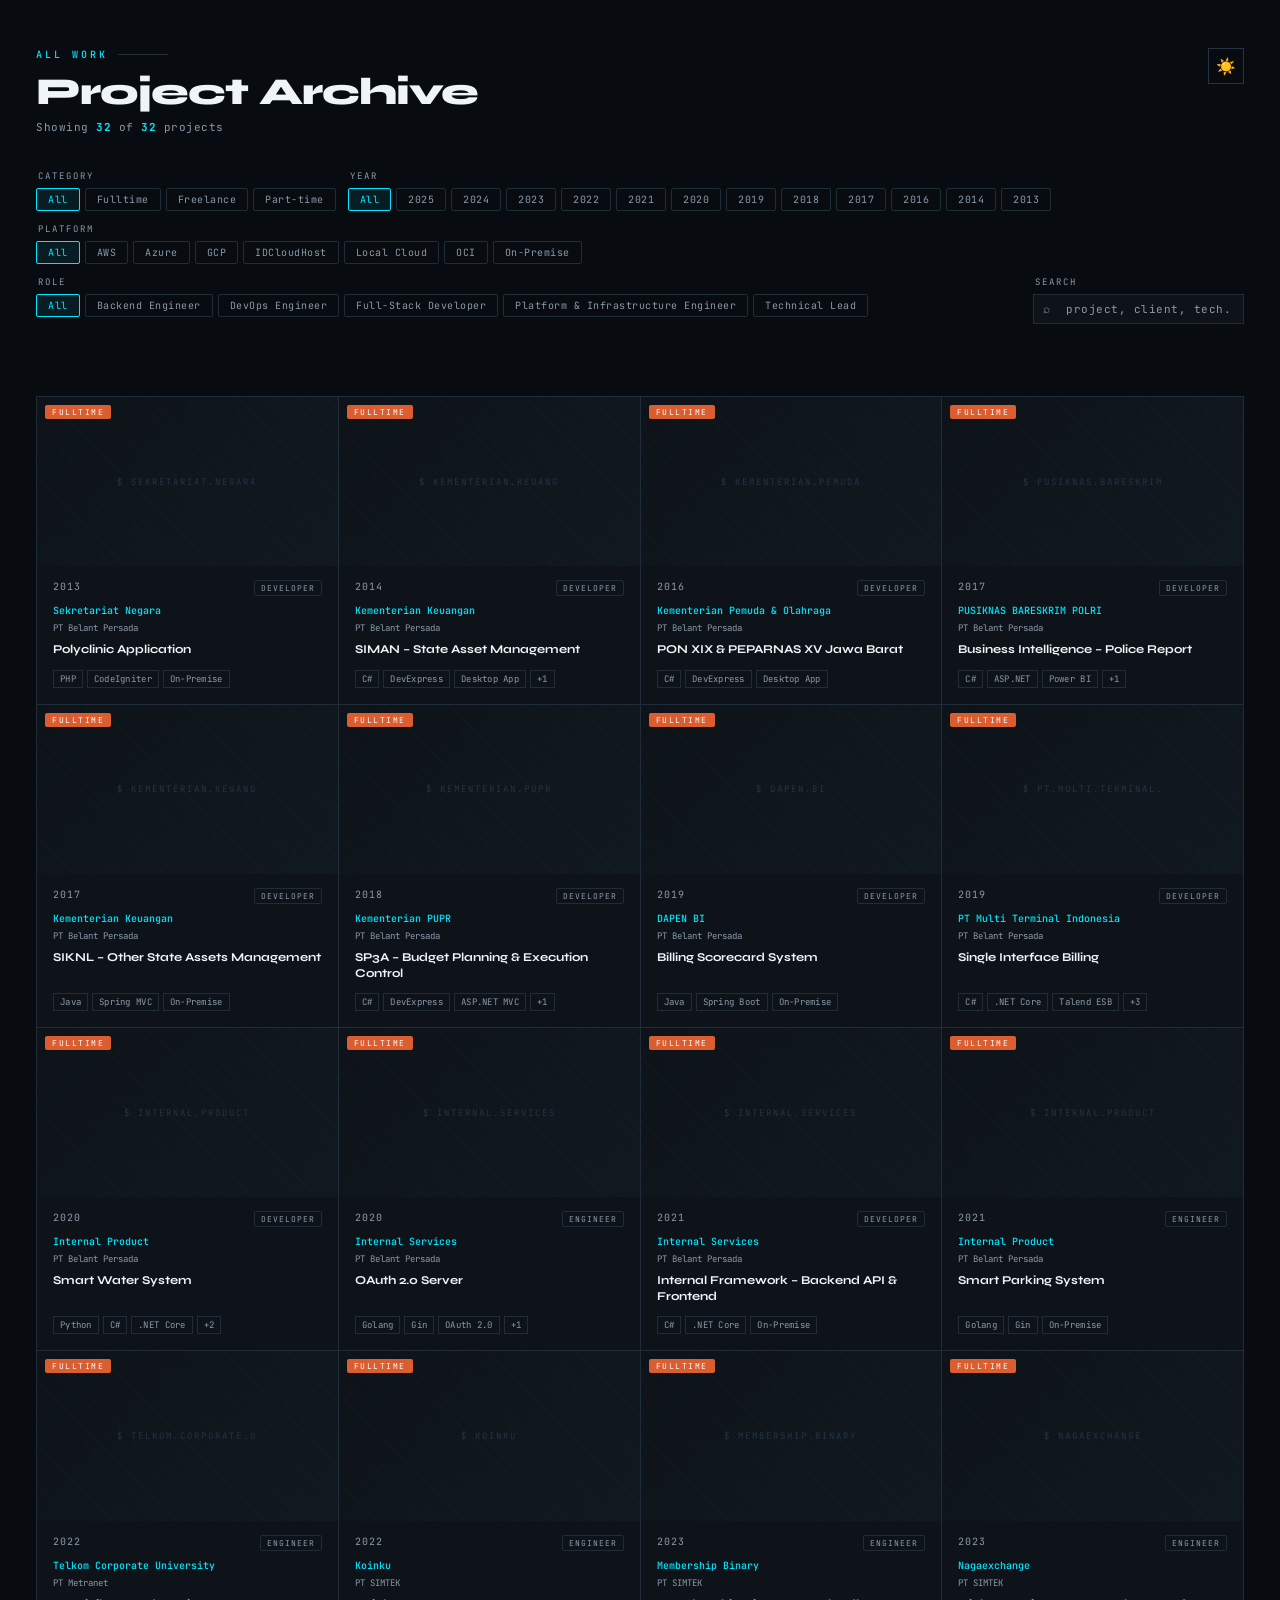
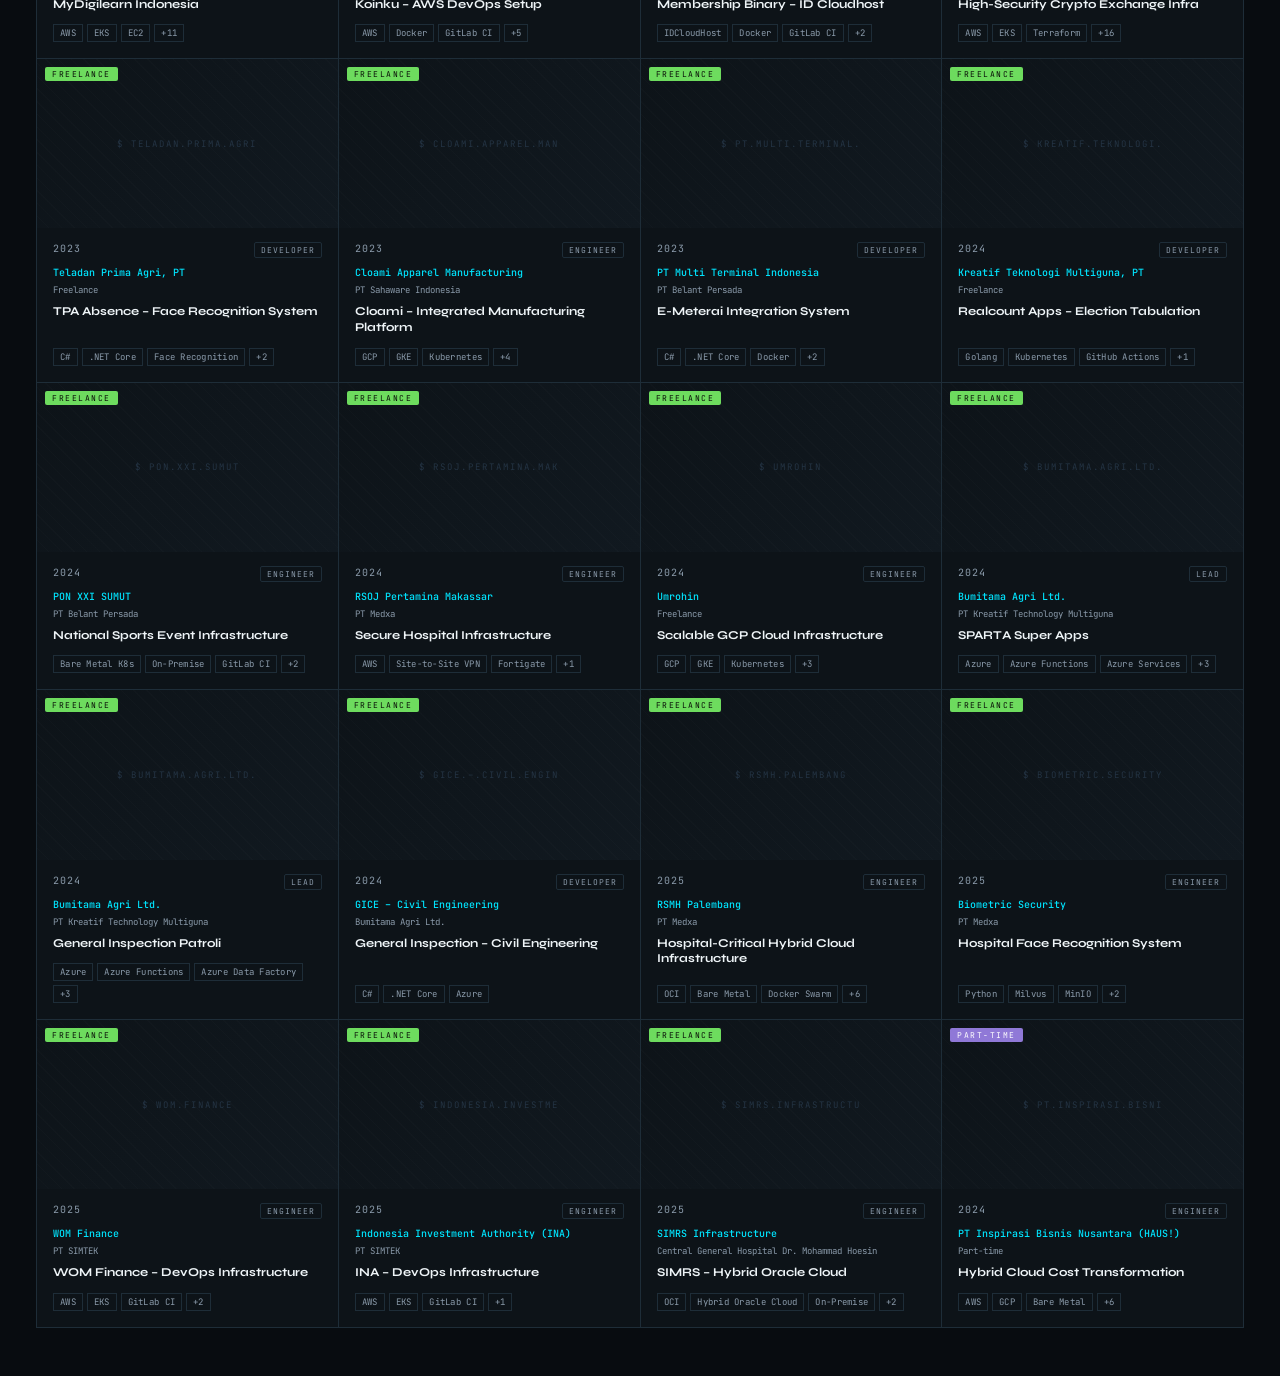
==== projects/index.html @ c61c9468 "Update Projects" ====
<!DOCTYPE html>
<html lang="en" data-theme="dark">
<head>
<meta charset="UTF-8">
<meta name="viewport" content="width=device-width, initial-scale=1.0">
<title>All Projects – Iwan Setiawan</title>
<script>try{var t=localStorage.getItem('theme')||'dark';document.documentElement.setAttribute('data-theme',t);}catch(e){}</script>
<link href="https://fonts.googleapis.com/css2?family=JetBrains+Mono:wght@300;400;500;700&family=Syne:wght@400;600;700;800&display=swap" rel="stylesheet">
<style>
*, *::before, *::after { box-sizing: border-box; margin: 0; padding: 0; }

:root {
  --bg: #080c10; --surface: #0d1318; --surface2: #111920;
  --border: #1e2d38; --border2: #243444;
  --accent: #00e5ff; --accent2: #ff6b35; --accent3: #7fff6b;
  --text: #cdd8e0; --text-muted: #d8eaf2; --text-dim: #8a9aaa;
  --white: #eef4f7; --purple: #a78bfa; --yellow: #ffd666;
  --blue: #4a8de6; --red: #f02435;
  --mono: 'JetBrains Mono', monospace; --display: 'Syne', sans-serif;
}
[data-theme="light"] {
  --bg: #f5f7fa; --surface: #ffffff; --surface2: #eef2f7;
  --border: #d0dce8; --border2: #b8ccd8;
  --accent: #0e646e; --accent2: #cc4a1a; --accent3: #2e7d32;
  --text: #2d3e4a; --text-muted: #5a7a8a; --text-dim: #6a7a8a;
  --white: #0d1318; --purple: #6d28d9; --yellow: #c79409;
  --blue: #2b16eb; --red: #f02435;
}

body { background: var(--bg); color: var(--text); font-family: var(--mono); min-height: 100vh; padding: 48px 36px; transition: background 0.3s, color 0.3s; }

/* ── HEADER ── */
.header { display: flex; justify-content: space-between; align-items: flex-start; margin-bottom: 36px; flex-wrap: wrap; gap: 16px; }
.header-left {}
.section-label { font-size: 10px; font-weight: 500; letter-spacing: 3px; color: var(--accent); text-transform: uppercase; margin-bottom: 8px; display: flex; align-items: center; gap: 10px; }
.section-label::after { content: ''; width: 50px; height: 1px; background: var(--border); }
h1 { font-family: var(--display); font-size: clamp(24px, 3.5vw, 38px); font-weight: 800; color: var(--white); letter-spacing: -1px; }
.proj-count { font-size: 11px; color: var(--text-dim); margin-top: 6px; letter-spacing: 0.5px; }
.proj-count span { color: var(--accent); font-weight: 700; }

.theme-toggle { background: transparent; border: 1px solid var(--border2); color: var(--text-muted); width: 36px; height: 36px; display: flex; align-items: center; justify-content: center; cursor: pointer; font-size: 16px; transition: all 0.2s; flex-shrink: 0; }
.theme-toggle:hover { border-color: var(--accent); background: rgba(0,229,255,0.05); }

/* ── FILTERS ── */
.filters { display: flex; flex-wrap: wrap; gap: 12px; margin-bottom: 28px; align-items: flex-start; }
.filter-group { display: flex; flex-direction: column; gap: 6px; }
.filter-label { font-size: 9px; letter-spacing: 2px; text-transform: uppercase; color: var(--text-dim); padding-left: 2px; }
.filter-pills { display: flex; flex-wrap: wrap; gap: 5px; }
.pill {
  font-family: var(--mono); font-size: 10px; padding: 4px 11px;
  border: 1px solid var(--border); color: var(--text-dim);
  background: transparent; cursor: pointer;
  transition: all 0.18s; border-radius: 2px; letter-spacing: 0.5px;
  white-space: nowrap;
}
.pill:hover { border-color: var(--accent); color: var(--accent); }
.pill.active { border-color: var(--accent); color: var(--accent); background: rgba(0,229,255,0.08); }
.pill.active.cat-freelance { border-color: var(--accent3); color: var(--accent3); background: rgba(127,255,107,0.08); }
.pill.active.cat-fulltime  { border-color: var(--accent2); color: var(--accent2); background: rgba(255,107,53,0.08); }
.pill.active.cat-parttime  { border-color: var(--purple);  color: var(--purple);  background: rgba(167,139,250,0.08); }

/* search */
.search-wrap { position: relative; flex: 1; min-width: 180px; max-width: 280px; }
.search-wrap input {
  width: 100%; font-family: var(--mono); font-size: 11px;
  background: var(--surface); border: 1px solid var(--border);
  color: var(--text); padding: 7px 12px 7px 32px;
  outline: none; transition: border-color 0.2s; letter-spacing: 0.5px;
}
.search-wrap input:focus { border-color: var(--accent); }
.search-wrap input::placeholder { color: var(--text-dim); }
.search-icon { position: absolute; left: 10px; top: 50%; transform: translateY(-50%); font-size: 12px; color: var(--text-dim); pointer-events: none; }

/* active filters + clear */
.filter-bar { display: flex; align-items: center; gap: 8px; margin-bottom: 20px; flex-wrap: wrap; min-height: 24px; }
.active-chip { font-size: 10px; padding: 3px 8px; background: rgba(0,229,255,0.08); border: 1px solid rgba(0,229,255,0.25); color: var(--accent); border-radius: 2px; display: flex; align-items: center; gap: 5px; }
.active-chip button { background: none; border: none; color: var(--accent); cursor: pointer; font-size: 11px; padding: 0; line-height: 1; }
.clear-all { font-size: 10px; color: var(--text-dim); background: none; border: 1px solid var(--border); padding: 3px 10px; cursor: pointer; font-family: var(--mono); transition: all 0.15s; }
.clear-all:hover { border-color: var(--red); color: var(--red); }

/* ── GRID ── */
.proj-grid { display: grid; grid-template-columns: repeat(4, 1fr); gap: 1px; background: var(--border); border: 1px solid var(--border); overflow: hidden; }

.no-results { grid-column: 1/-1; padding: 60px; text-align: center; color: var(--text-dim); font-size: 13px; }
.no-results span { color: var(--accent); }

/* ── CARD ── */
.proj-card {
  background: var(--surface); position: relative; overflow: hidden;
  cursor: pointer; transition: background 0.3s ease;
  display: flex; flex-direction: column;
}
.proj-card:hover { background: var(--surface2); }
.proj-card.hidden { display: none; }

/* shimmer */
.proj-card::before {
  content: ''; position: absolute; inset: 0;
  background: linear-gradient(105deg, transparent 30%, rgba(0,229,255,0.04) 50%, transparent 70%);
  transform: translateX(-100%); transition: transform 0.6s ease;
  z-index: 1; pointer-events: none;
}
.proj-card:hover::before { transform: translateX(100%); }

/* top border */
.proj-card::after {
  content: ''; position: absolute; top: 0; left: 0; right: 0;
  height: 2px; transform: scaleX(0); transform-origin: left;
  transition: transform 0.4s cubic-bezier(0.4,0,0.2,1); z-index: 3;
}
.proj-card:hover::after { transform: scaleX(1); }

/* category color coding */
.proj-card[data-cat="fulltime"]::after  { background: var(--accent2); }
.proj-card[data-cat="freelance"]::after { background: var(--accent3); }
.proj-card[data-cat="parttime"]::after  { background: var(--purple); }

.proj-card[data-cat="fulltime"]::before  { background: linear-gradient(105deg, transparent 30%, rgba(255,107,53,0.05) 50%, transparent 70%); }
.proj-card[data-cat="freelance"]::before { background: linear-gradient(105deg, transparent 30%, rgba(127,255,107,0.05) 50%, transparent 70%); }
.proj-card[data-cat="parttime"]::before  { background: linear-gradient(105deg, transparent 30%, rgba(167,139,250,0.05) 50%, transparent 70%); }

/* ── CARD IMAGE ── */
.card-img {
  width: 100%; aspect-ratio: 16/9;
  overflow: hidden; position: relative; background: var(--surface2); flex-shrink: 0;
}
.card-img img { width: 100%; height: 100%; object-fit: cover; display: block; transition: transform 0.5s, filter 0.4s; filter: brightness(0.72) saturate(0.8); }
.proj-card:hover .card-img img { transform: scale(1.05); filter: brightness(0.9) saturate(1.1); }
.card-img-placeholder {
  width: 100%; height: 100%; display: flex; align-items: center; justify-content: center;
  background: linear-gradient(135deg, var(--surface) 0%, var(--surface2) 100%); position: relative; overflow: hidden;
}
.card-img-placeholder::after { content: ''; position: absolute; inset: 0; background: repeating-linear-gradient(45deg, transparent, transparent 8px, rgba(255,255,255,0.012) 8px, rgba(255,255,255,0.012) 9px); }
.placeholder-label { font-size: 9px; letter-spacing: 2px; text-transform: uppercase; color: var(--border2); position: relative; z-index: 1; }

.card-img-overlay { position: absolute; inset: 0; background: rgba(8,12,16,0.55); display: flex; align-items: center; justify-content: center; opacity: 0; transition: opacity 0.3s; z-index: 2; pointer-events: none; }
.proj-card:hover .card-img-overlay { opacity: 1; }
.overlay-btn { font-size: 9px; letter-spacing: 2px; text-transform: uppercase; color: var(--white); border: 1px solid rgba(255,255,255,0.3); padding: 6px 14px; background: rgba(255,255,255,0.05); backdrop-filter: blur(4px); }

/* category badge on image */
.cat-badge {
  position: absolute; top: 8px; left: 8px; z-index: 3;
  font-size: 8px; letter-spacing: 1.5px; text-transform: uppercase;
  padding: 2px 7px; border-radius: 2px; font-family: var(--mono);
  backdrop-filter: blur(4px);
}
.cat-badge.fulltime  { background: rgba(255,107,53,0.85);  color: #fff; }
.cat-badge.freelance { background: rgba(127,255,107,0.85); color: #0a1008; }
.cat-badge.parttime  { background: rgba(167,139,250,0.85); color: #fff; }

/* ── CARD BODY ── */
.card-body { padding: 14px 16px 16px; display: flex; flex-direction: column; gap: 8px; flex: 1; position: relative; z-index: 2; }

.card-top { display: flex; justify-content: space-between; align-items: flex-start; gap: 6px; }
.card-year { font-size: 10px; color: var(--text-dim); letter-spacing: 0.1em; transition: color 0.3s; }
.proj-card[data-cat="fulltime"]:hover  .card-year { color: var(--accent2); }
.proj-card[data-cat="freelance"]:hover .card-year { color: var(--accent3); }
.proj-card[data-cat="parttime"]:hover  .card-year { color: var(--purple); }

.card-role-badge { font-size: 8px; letter-spacing: 1px; text-transform: uppercase; color: var(--text-dim); border: 1px solid var(--border); padding: 2px 6px; border-radius: 2px; white-space: nowrap; transition: all 0.2s; }
.proj-card[data-cat="fulltime"]:hover  .card-role-badge { border-color: var(--accent2); color: var(--accent2); }
.proj-card[data-cat="freelance"]:hover .card-role-badge { border-color: var(--accent3); color: var(--accent3); }
.proj-card[data-cat="parttime"]:hover  .card-role-badge { border-color: var(--purple); color: var(--purple); }

.card-client { font-size: 10px; font-weight: 500; color: var(--accent); line-height: 1.4; }
.card-company { font-size: 9px; color: var(--text-dim); margin-top: -4px; }

.card-title { font-family: var(--display); font-size: 12px; font-weight: 700; color: var(--white); line-height: 1.3; transition: color 0.3s; }
.proj-card[data-cat="fulltime"]:hover  .card-title { color: var(--accent2); }
.proj-card[data-cat="freelance"]:hover .card-title { color: var(--accent3); }
.proj-card[data-cat="parttime"]:hover  .card-title { color: var(--purple); }

.card-tags { display: flex; flex-wrap: wrap; gap: 4px; margin-top: auto; padding-top: 4px; }
.tag { font-family: var(--mono); font-size: 9px; color: var(--text-dim); border: 1px solid var(--border); padding: 2px 6px; letter-spacing: 0.03em; transition: all 0.2s ease; display: inline-block; }
.proj-card[data-cat="fulltime"]:hover  .tag { border-color: var(--accent2); color: var(--accent2); transform: translateY(-1px); }
.proj-card[data-cat="freelance"]:hover .tag { border-color: var(--accent3); color: var(--accent3); transform: translateY(-1px); }
.proj-card[data-cat="parttime"]:hover  .tag { border-color: var(--purple);  color: var(--purple);  transform: translateY(-1px); }

.card-tags .tag:nth-child(1) { transition-delay: 0ms; }
.card-tags .tag:nth-child(2) { transition-delay: 25ms; }
.card-tags .tag:nth-child(3) { transition-delay: 50ms; }
.card-tags .tag:nth-child(4) { transition-delay: 75ms; }

/* ── MODAL ── */
.modal-overlay { position: fixed; inset: 0; background: rgba(0,0,0,0.88); z-index: 100; display: flex; align-items: center; justify-content: center; padding: 24px; opacity: 0; pointer-events: none; transition: opacity 0.25s; backdrop-filter: blur(6px); }
.modal-overlay.active { opacity: 1; pointer-events: all; }
.modal { background: var(--surface2); border: 1px solid var(--border2); border-radius: 4px; max-width: 680px; width: 100%; max-height: 88vh; overflow-y: auto; transform: translateY(20px) scale(0.97); transition: transform 0.3s cubic-bezier(0.34,1.2,0.64,1); position: relative; }
.modal-overlay.active .modal { transform: translateY(0) scale(1); }
.modal-top-bar { height: 3px; border-radius: 4px 4px 0 0; }
.modal-img { width: 100%; aspect-ratio: 16/9; overflow: hidden; }
.modal-img img { width: 100%; height: 100%; object-fit: cover; display: block; filter: brightness(0.85); }
.modal-img-placeholder { width: 100%; height: 100%; display: flex; align-items: center; justify-content: center; background: linear-gradient(135deg, var(--surface) 0%, #0a1520 100%); }
.modal-inner { padding: 24px 28px 28px; }
.modal-close { position: absolute; top: 10px; right: 10px; background: rgba(0,0,0,0.55); border: 1px solid var(--border2); color: var(--text-dim); width: 28px; height: 28px; border-radius: 2px; cursor: pointer; font-size: 13px; display: flex; align-items: center; justify-content: center; transition: all 0.15s; font-family: var(--mono); z-index: 5; }
.modal-close:hover { border-color: var(--accent); color: var(--white); }
.modal-head { display: flex; justify-content: space-between; align-items: flex-start; gap: 12px; margin-bottom: 14px; }
.m-year { font-size: 11px; color: var(--text-dim); letter-spacing: 0.1em; margin-bottom: 3px; }
.m-client { font-size: 13px; font-weight: 600; }
.m-company { font-size: 11px; color: var(--text-dim); margin-top: 2px; }
.m-cat { display: inline-flex; padding: 2px 8px; border-radius: 2px; font-size: 9px; letter-spacing: 1.5px; text-transform: uppercase; margin-top: 5px; }
.m-cat.fulltime  { background: rgba(255,107,53,0.15);  color: var(--accent2); border: 1px solid rgba(255,107,53,0.3); }
.m-cat.freelance { background: rgba(127,255,107,0.12); color: var(--accent3); border: 1px solid rgba(127,255,107,0.3); }
.m-cat.parttime  { background: rgba(167,139,250,0.12); color: var(--purple);  border: 1px solid rgba(167,139,250,0.3); }
.modal-title { font-family: var(--display); font-size: 19px; font-weight: 800; color: var(--white); letter-spacing: -0.3px; margin-bottom: 6px; line-height: 1.2; }
.modal-role { display: inline-flex; padding: 3px 10px; border: 1px solid rgba(0,229,255,0.2); background: rgba(0,229,255,0.06); border-radius: 2px; font-size: 10px; letter-spacing: 1px; text-transform: uppercase; color: var(--accent); margin-bottom: 14px; }
.modal-divider { height: 1px; background: var(--border); margin-bottom: 14px; }
.modal-desc { font-size: 12px; line-height: 1.85; color: var(--text-muted); font-weight: 300; margin-bottom: 16px; }
.modal-stack-label { font-size: 9px; letter-spacing: 2px; text-transform: uppercase; color: var(--text-dim); margin-bottom: 8px; }
.modal-tags { display: flex; flex-wrap: wrap; gap: 5px; }
.modal-tags .tag { font-size: 10px; padding: 3px 9px; }
.modal::-webkit-scrollbar { width: 3px; }
.modal::-webkit-scrollbar-thumb { background: var(--border2); border-radius: 2px; }

/* ── RESPONSIVE ── */
@media (max-width: 1100px) { .proj-grid { grid-template-columns: repeat(3, 1fr); } }
@media (max-width: 760px)  { .proj-grid { grid-template-columns: repeat(2, 1fr); } body { padding: 28px 14px; } }
@media (max-width: 480px)  { .proj-grid { grid-template-columns: 1fr; } .modal-inner { padding: 16px 14px 20px; } }
</style>
</head>
<body>

<div class="header">
  <div class="header-left">
    <div class="section-label">All Work</div>
    <h1>Project Archive</h1>
    <div class="proj-count">Showing <span id="visCount">0</span> of <span id="totalCount">0</span> projects</div>
  </div>
  <button class="theme-toggle" id="themeToggle"><span id="toggleIcon">☀️</span></button>
</div>

<!-- FILTERS -->
<div class="filters">
  <div class="filter-group">
    <div class="filter-label">Category</div>
    <div class="filter-pills" id="filterCat">
      <button class="pill active" data-val="all">All</button>
      <button class="pill cat-fulltime"  data-val="fulltime">Fulltime</button>
      <button class="pill cat-freelance" data-val="freelance">Freelance</button>
      <button class="pill cat-parttime"  data-val="parttime">Part-time</button>
    </div>
  </div>
  <div class="filter-group">
    <div class="filter-label">Year</div>
    <div class="filter-pills" id="filterYear"></div>
  </div>
  <div class="filter-group">
    <div class="filter-label">Platform</div>
    <div class="filter-pills" id="filterStack"></div>
  </div>
  <div class="filter-group">
    <div class="filter-label">Role</div>
    <div class="filter-pills" id="filterRole"></div>
  </div>
  <div class="filter-group" style="justify-content:flex-end;margin-left:auto">
    <div class="filter-label">Search</div>
    <div class="search-wrap">
      <span class="search-icon">⌕</span>
      <input type="text" id="searchInput" placeholder="project, client, tech...">
    </div>
  </div>
</div>

<div class="filter-bar" id="filterBar"></div>

<div class="proj-grid" id="projGrid"></div>

<!-- Modal -->
<div class="modal-overlay" id="modalOverlay">
  <div class="modal">
    <button class="modal-close" id="modalClose">✕</button>
    <div class="modal-top-bar" id="mTopBar"></div>
    <div class="modal-img" id="mImg"></div>
    <div class="modal-inner">
      <div class="modal-head">
        <div>
          <div class="m-year" id="mYear"></div>
          <div class="m-client" id="mClient"></div>
          <div class="m-company" id="mCompany"></div>
          <div class="m-cat" id="mCat"></div>
        </div>
      </div>
      <div class="modal-title" id="mTitle"></div>
      <div class="modal-role" id="mRole"></div>
      <div class="modal-divider"></div>
      <div class="modal-desc" id="mDesc"></div>
      <div class="modal-stack-label">Tech Stack</div>
      <div class="modal-tags" id="mTags"></div>
    </div>
  </div>
</div>

<script>
const projects = [
  // ── FULLTIME – BELANT PERSADA ──
  { year:2013, cat:"fulltime", client:"Sekretariat Negara", company:"PT Belant Persada", title:"Polyclinic Application", role:"Full-Stack Developer", platform:"On-Premise", tags:["PHP","CodeIgniter","On-Premise"], desc:"Developed polyclinic management application for Sekretariat Negara. Handled patient records, appointments, and medical data management.", img:null },
  { year:2014, cat:"fulltime", client:"Kementerian Keuangan", company:"PT Belant Persada", title:"SIMAN – State Asset Management", role:"Full-Stack Developer", platform:"On-Premise", tags:["C#","DevExpress","Desktop App","On-Premise"], desc:"Desktop application for state asset management across the Ministry of Finance. Handled asset registration, depreciation, and reporting.", img:null },
  { year:2016, cat:"fulltime", client:"Kementerian Pemuda & Olahraga", company:"PT Belant Persada", title:"PON XIX & PEPARNAS XV Jawa Barat", role:"Full-Stack Developer", platform:"On-Premise", tags:["C#","DevExpress","Desktop App"], desc:"Developed desktop application for PON XIX & PEPARNAS XV event management in Jawa Barat. Managed athlete data, scheduling, and results tabulation.", img:null },
  { year:2017, cat:"fulltime", client:"PUSIKNAS BARESKRIM POLRI", company:"PT Belant Persada", title:"Business Intelligence – Police Report", role:"Full-Stack Developer", platform:"On-Premise", tags:["C#","ASP.NET","Power BI","On-Premise"], desc:"Built business intelligence dashboard for PUSIKNAS BARESKRIM POLRI. Integrated Power BI for crime data visualization and reporting analytics.", img:null },
  { year:2017, cat:"fulltime", client:"Kementerian Keuangan", company:"PT Belant Persada", title:"SIKNL – Other State Assets Management", role:"Full-Stack Developer", platform:"On-Premise", tags:["Java","Spring MVC","On-Premise"], desc:"Developed state assets management system for Ministry of Finance. Handled non-land asset lifecycle from procurement to disposal.", img:null },
  { year:2018, cat:"fulltime", client:"Kementerian PUPR", company:"PT Belant Persada", title:"SP3A – Budget Planning & Execution Control", role:"Full-Stack Developer", platform:"On-Premise", tags:["C#","DevExpress","ASP.NET MVC","On-Premise"], desc:"Budget planning and execution control system for Ministry of Public Works. Managed project budgets, disbursement tracking, and financial reporting.", img:null },
  { year:2019, cat:"fulltime", client:"DAPEN BI", company:"PT Belant Persada", title:"Billing Scorecard System", role:"Full-Stack Developer", platform:"On-Premise", tags:["Java","Spring Boot","On-Premise"], desc:"Billing and scorecard system for DAPEN BI (Bank Indonesia Pension Fund). Managed billing cycles, payment tracking, and performance scorecards.", img:null },
  { year:2019, cat:"fulltime", client:"PT Multi Terminal Indonesia", company:"PT Belant Persada", title:"Single Interface Billing", role:"Full-Stack Developer", platform:"On-Premise", tags:["C#",".NET Core","Talend ESB","PHP","Phalcon","On-Premise"], desc:"Unified billing interface for PT Multi Terminal Indonesia (IPC Pelindo). Integrated multiple billing systems via ESB for streamlined logistics billing.", img:null },
  { year:2020, cat:"fulltime", client:"Internal Product", company:"PT Belant Persada", title:"Smart Water System", role:"Full-Stack Developer", platform:"GCP", tags:["Python","C#",".NET Core","Google Cloud IoT","GCP"], desc:"IoT-based smart water management system leveraging Google Cloud IoT Core. Monitored water quality and flow data with real-time event-driven alerts.", img:null },
  { year:2020, cat:"fulltime", client:"Internal Services", company:"PT Belant Persada", title:"OAuth 2.0 Server", role:"Backend Engineer", platform:"On-Premise", tags:["Golang","Gin","OAuth 2.0","On-Premise"], desc:"Built internal OAuth 2.0 authorization server in Golang. Provided centralized identity and access management across internal services.", img:null },
  { year:2021, cat:"fulltime", client:"Internal Services", company:"PT Belant Persada", title:"Internal Framework – Backend API & Frontend", role:"Full-Stack Developer", platform:"On-Premise", tags:["C#",".NET Core","On-Premise"], desc:"Developed internal framework for backend API and frontend standards. Established reusable components and development conventions across projects.", img:null },
  { year:2021, cat:"fulltime", client:"Internal Product", company:"PT Belant Persada", title:"Smart Parking System", role:"Backend Engineer", platform:"On-Premise", tags:["Golang","Gin","On-Premise"], desc:"Backend API for smart parking management system. Handled real-time slot detection, booking, and payment processing.", img:null },
  // ── FULLTIME – TELKOM CORP UNIVERSITY ──
  { year:2022, cat:"fulltime", client:"Telkom Corporate University", company:"PT Metranet", title:"MyDigilearn Indonesia", role:"DevOps Engineer", platform:"AWS", tags:["AWS","EKS","EC2","ECS","EFS","EBS","RDS","Aurora","Jenkins","Prometheus","Grafana","Elastic Search","Ansible","AWS CLI"], desc:"Setup DevOps on AWS Cloud for Telkom CorpU product. Architected Kubernetes Cluster with comprehensive monitoring using Prometheus & Grafana and centralized logging via ELK stack.", img:null },
  // ── FULLTIME – SIMTEK ──
  { year:2022, cat:"fulltime", client:"Koinku", company:"PT SIMTEK", title:"Koinku – AWS DevOps Setup", role:"DevOps Engineer", platform:"AWS", tags:["AWS","Docker","GitLab CI","VPC","EC2","RDS","Load Balancer","Lambda"], desc:"Setup DevOps infrastructure on AWS Cloud for Koinku. Implemented Docker-based architecture with GitLab CI pipeline and managed AWS services including EC2, RDS, and Lambda.", img:null },
  { year:2023, cat:"fulltime", client:"Membership Binary", company:"PT SIMTEK", title:"Membership Binary – ID Cloudhost", role:"DevOps Engineer", platform:"IDCloudHost", tags:["IDCloudHost","Docker","GitLab CI","Ansible","VM Instance"], desc:"Setup DevOps infrastructure on ID Cloudhost for Membership Binary platform. Implemented Docker architecture with GitLab CI pipeline and Ansible automation.", img:null },
  { year:2023, cat:"fulltime", client:"Nagaexchange", company:"PT SIMTEK", title:"High-Security Crypto Exchange Infra", role:"DevOps Engineer", platform:"AWS", tags:["AWS","EKS","Terraform","Kustomize","Route 53","WAF","Shield","EFS","EBS","RDS","MongoDB","Redis","GitLab CI","Prometheus","Grafana Loki","Kong","Vault","Open VPN","AWS CLI"], desc:"Architected production EKS cluster for crypto trading platform. Security hardening with WAF & Shield. Complex microservices with Vault secrets management, Kong API Gateway, and zero public exposure.", img:null },
  // ── FREELANCE ──
  { year:2023, cat:"freelance", client:"Teladan Prima Agri, PT", company:"Freelance", title:"TPA Absence – Face Recognition System", role:"Full-Stack Developer", platform:"On-Premise", tags:["C#",".NET Core","Face Recognition","NFC","On-Premise"], desc:"Full-stack development of an absence system with face recognition and NFC for Teladan Prima Agri. Integrated biometric identification for accurate employee attendance tracking.", img:null },
  { year:2023, cat:"freelance", client:"Cloami Apparel Manufacturing", company:"PT Sahaware Indonesia", title:"Cloami – Integrated Manufacturing Platform", role:"DevOps Engineer", platform:"GCP", tags:["GCP","GKE","Kubernetes","GitLab CI","Terraform","Ansible","Kustomize"], desc:"Architected scalable production environment on Google Cloud for apparel manufacturing. Implemented full IaC for consistent provisioning and automated deployment workflows.", img:null },
  { year:2023, cat:"freelance", client:"PT Multi Terminal Indonesia", company:"PT Belant Persada", title:"E-Meterai Integration System", role:"Full-Stack Developer", platform:"On-Premise", tags:["C#",".NET Core","Docker","Talend ESB","On-Premise"], desc:"Developed and integrated e-Meterai electronic stamp system into corporate logistics workflows. Managed secure document signing and data exchange via Enterprise Service Bus.", img:null },
  { year:2024, cat:"freelance", client:"Kreatif Teknologi Multiguna, PT", company:"Freelance", title:"Realcount Apps – Election Tabulation", role:"Full-Stack Developer", platform:"Local Cloud", tags:["Golang","Kubernetes","GitHub Actions","Ansible"], desc:"High-concurrency backend in Golang for 2024 election result tabulation. Handled simultaneous submissions from thousands of polling stations with real-time aggregation at national scale.", img:null },
  { year:2024, cat:"freelance", client:"PON XXI SUMUT", company:"PT Belant Persada", title:"National Sports Event Infrastructure", role:"DevOps Engineer", platform:"On-Premise", tags:["Bare Metal K8s","On-Premise","GitLab CI","Ansible","Kubernetes"], desc:"Architected high-traffic on-premise Kubernetes infrastructure for national-scale sports data management. Automated deployment and ensured high availability under event-day peak load.", img:null },
  { year:2024, cat:"freelance", client:"RSOJ Pertamina Makassar", company:"PT Medxa", title:"Secure Hospital Infrastructure", role:"DevOps Engineer", platform:"AWS", tags:["AWS","Site-to-Site VPN","Fortigate","On-Premise"], desc:"Engineered secure networking bridge between AWS Cloud and On-Premise data centers for Pertamina hospital. Implemented Site-to-Site VPN with Fortigate for encrypted data transmission.", img:null },
  { year:2024, cat:"freelance", client:"Umrohin", company:"Freelance", title:"Scalable GCP Cloud Infrastructure", role:"DevOps Engineer", platform:"GCP", tags:["GCP","GKE","Kubernetes","GitHub Actions","Terraform","Ansible"], desc:"Designed and implemented scalable cloud infrastructure on GCP for Umrah travel platform. Managed VPC configurations and automated provisioning of managed Kubernetes services.", img:null },
  { year:2024, cat:"freelance", client:"Bumitama Agri Ltd.", company:"PT Kreatif Technology Multiguna", title:"SPARTA Super Apps", role:"Technical Lead", platform:"Azure", tags:["Azure","Azure Functions","Azure Services","Azure DevOps","C#","Flutter"], desc:"Led technical architecture and development of enterprise super-app for the plantation industry. Managed complex data integration and serverless functions using the Azure ecosystem.", img:null },
  { year:2024, cat:"freelance", client:"Bumitama Agri Ltd.", company:"PT Kreatif Technology Multiguna", title:"General Inspection Patroli", role:"Technical Lead", platform:"Azure", tags:["Azure","Azure Functions","Azure Data Factory","Azure DevOps","C#","Flutter"], desc:"Offline-First mobile inspection system for remote plantation field operations. Automated background sync to Azure once connectivity is restored.", img:null },
  { year:2024, cat:"freelance", client:"GICE – Civil Engineering", company:"Bumitama Agri Ltd.", title:"General Inspection – Civil Engineering", role:"Full-Stack Developer", platform:"Azure", tags:["C#",".NET Core","Azure"], desc:"Full-stack development for civil engineering general inspection system at Bumitama Agri. Managed inspection workflows and reporting for plantation infrastructure.", img:null },
  { year:2025, cat:"freelance", client:"RSMH Palembang", company:"PT Medxa", title:"Hospital-Critical Hybrid Cloud Infrastructure", role:"Platform & Infrastructure Engineer", platform:"OCI", tags:["OCI","Bare Metal","Docker Swarm","Ansible","GitLab CI","Site-to-Site VPN","ZeroTier","MinIO","Disaster Recovery"], desc:"Comprehensive hybrid cloud architecture for SIMRS hospital management system. Dual Site-to-Site VPN with ZeroTier SD-WAN failover. Zero downtime disaster recovery for critical healthcare data.", img:null },
  { year:2025, cat:"freelance", client:"Biometric Security", company:"PT Medxa", title:"Hospital Face Recognition System", role:"Backend Engineer", platform:"OCI", tags:["Python","Milvus","MinIO","OCI","Docker"], desc:"Biometric identification for hospital security using Milvus vector database for face similarity search integrated with Python recognition models on OCI.", img:null },
  { year:2025, cat:"freelance", client:"WOM Finance", company:"PT SIMTEK", title:"WOM Finance – DevOps Infrastructure", role:"DevOps Engineer", platform:"AWS", tags:["AWS","EKS","GitLab CI","Jenkins","SonarQube"], desc:"DevOps infrastructure management for WOM Finance. Implemented high availability and security compliance across production environments.", img:null },
  { year:2025, cat:"freelance", client:"Indonesia Investment Authority (INA)", company:"PT SIMTEK", title:"INA – DevOps Infrastructure", role:"DevOps Engineer", platform:"AWS", tags:["AWS","EKS","GitLab CI","Jenkins"], desc:"DevOps infrastructure for Indonesia Investment Authority. Managed secure and compliant cloud infrastructure for government investment management platform.", img:null },
  { year:2025, cat:"freelance", client:"SIMRS Infrastructure", company:"Central General Hospital Dr. Mohammad Hoesin", title:"SIMRS – Hybrid Oracle Cloud", role:"DevOps Engineer", platform:"OCI", tags:["OCI","Hybrid Oracle Cloud","On-Premise","Docker","Ansible"], desc:"Hybrid Oracle Cloud and On-Premise infrastructure for hospital information system (SIMRS) at the largest public hospital in South Sumatra.", img:null },
  // ── PART TIME ──
  { year:2024, cat:"parttime", client:"PT Inspirasi Bisnis Nusantara (HAUS!)", company:"Part-time", title:"Hybrid Cloud Cost Transformation", role:"DevOps Engineer", platform:"AWS", tags:["AWS","GCP","Bare Metal","Kubernetes","Terraform","Cloudflare Zero Trust","GitHub Actions","Prometheus","Grafana"], desc:"Led phased cloud optimization for Haus! Indonesia — first cutting AWS costs by 32%, then migrating to bare metal Kubernetes. Result: 85% OPEX savings.", img:null },
];

// ── FILTER STATE ──
let filters = { cat: 'all', year: 'all', stack: 'all', role: 'all', search: '' };

// ── BUILD FILTER OPTIONS ──
const years   = [...new Set(projects.map(p=>p.year))].sort((a,b)=>b-a);
const stacks  = [...new Set(projects.map(p=>p.platform))].sort();
const roles   = [...new Set(projects.map(p=>p.role))].sort();

function buildPills(containerId, items, filterKey) {
  const el = document.getElementById(containerId);
  el.innerHTML = `<button class="pill active" data-val="all">All</button>` +
    items.map(v => `<button class="pill" data-val="${v}">${v}</button>`).join('');
  el.querySelectorAll('.pill').forEach(btn => {
    btn.addEventListener('click', () => {
      el.querySelectorAll('.pill').forEach(b => b.classList.remove('active'));
      btn.classList.add('active');
      filters[filterKey] = btn.dataset.val;
      applyFilters();
    });
  });
}
buildPills('filterYear',  years,  'year');
buildPills('filterStack', stacks, 'stack');
buildPills('filterRole',  roles,  'role');

document.getElementById('filterCat').querySelectorAll('.pill').forEach(btn => {
  btn.addEventListener('click', () => {
    document.getElementById('filterCat').querySelectorAll('.pill').forEach(b => b.classList.remove('active'));
    btn.classList.add('active');
    filters.cat = btn.dataset.val;
    applyFilters();
  });
});

document.getElementById('searchInput').addEventListener('input', e => {
  filters.search = e.target.value.toLowerCase();
  applyFilters();
});

// ── BUILD CARDS ──
const grid = document.getElementById('projGrid');
projects.forEach(p => {
  const card = document.createElement('div');
  card.className = 'proj-card';
  card.dataset.cat   = p.cat;
  card.dataset.year  = p.year;
  card.dataset.stack = p.platform;
  card.dataset.role  = p.role;

  const catLabel = p.cat === 'parttime' ? 'Part-time' : p.cat.charAt(0).toUpperCase() + p.cat.slice(1);
  const visibleTags = p.tags.slice(0,3);
  const extraTags   = p.tags.length > 3 ? p.tags.length - 3 : 0;

  card.innerHTML = `
    <div class="card-img">
      ${p.img
        ? `<img src="${p.img}" alt="${p.title}" loading="lazy" decoding="async">`
        : `<div class="card-img-placeholder"><span class="placeholder-label">$ ${p.client.substring(0,18).toLowerCase().replace(/\s/g,'.')}</span></div>`}
      <span class="cat-badge ${p.cat}">${catLabel}</span>
      <div class="card-img-overlay"><span class="overlay-btn">View Details →</span></div>
    </div>
    <div class="card-body">
      <div class="card-top">
        <span class="card-year">${p.year}</span>
        <span class="card-role-badge">${p.role.split(' ').slice(-1)[0]}</span>
      </div>
      <div class="card-client">${p.client}</div>
      <div class="card-company">${p.company}</div>
      <div class="card-title">${p.title}</div>
      <div class="card-tags">
        ${visibleTags.map(t=>`<span class="tag">${t}</span>`).join('')}
        ${extraTags ? `<span class="tag">+${extraTags}</span>` : ''}
      </div>
    </div>
  `;
  card.addEventListener('click', () => openModal(p));
  grid.appendChild(card);
});

document.getElementById('totalCount').textContent = projects.length;

// ── APPLY FILTERS ──
function applyFilters() {
  const cards = grid.querySelectorAll('.proj-card');
  let vis = 0;
  cards.forEach(card => {
    const matchCat   = filters.cat   === 'all' || card.dataset.cat   === filters.cat;
    const matchYear  = filters.year  === 'all' || card.dataset.year  === filters.year;
    const matchStack = filters.stack === 'all' || card.dataset.stack === filters.stack;
    const matchRole  = filters.role  === 'all' || card.dataset.role  === filters.role;
    const matchSearch = !filters.search || card.textContent.toLowerCase().includes(filters.search);
    const show = matchCat && matchYear && matchStack && matchRole && matchSearch;
    card.classList.toggle('hidden', !show);
    if(show) vis++;
  });
  document.getElementById('visCount').textContent = vis;

  // no results
  const existing = grid.querySelector('.no-results');
  if(existing) existing.remove();
  if(vis === 0) {
    grid.innerHTML += `<div class="no-results">No projects found for <span>"${filters.search || 'selected filters'}"</span></div>`;
  }

  updateFilterBar();
}

function updateFilterBar() {
  const bar = document.getElementById('filterBar');
  bar.innerHTML = '';
  const active = Object.entries(filters).filter(([k,v]) => v !== 'all' && v !== '');
  if(active.length === 0) return;

  active.forEach(([key, val]) => {
    const chip = document.createElement('div');
    chip.className = 'active-chip';
    chip.innerHTML = `<span>${key}: ${val}</span><button onclick="clearFilter('${key}')">✕</button>`;
    bar.appendChild(chip);
  });

  const clearBtn = document.createElement('button');
  clearBtn.className = 'clear-all';
  clearBtn.textContent = 'Clear all';
  clearBtn.addEventListener('click', clearAllFilters);
  bar.appendChild(clearBtn);
}

window.clearFilter = function(key) {
  filters[key] = key === 'search' ? '' : 'all';
  if(key === 'search') document.getElementById('searchInput').value = '';
  // reset pill
  const map = { cat:'filterCat', year:'filterYear', stack:'filterStack', role:'filterRole' };
  if(map[key]) {
    document.getElementById(map[key]).querySelectorAll('.pill').forEach(b => {
      b.classList.toggle('active', b.dataset.val === 'all');
    });
  }
  applyFilters();
};

function clearAllFilters() {
  filters = { cat:'all', year:'all', stack:'all', role:'all', search:'' };
  document.getElementById('searchInput').value = '';
  ['filterCat','filterYear','filterStack','filterRole'].forEach(id => {
    document.getElementById(id).querySelectorAll('.pill').forEach(b => {
      b.classList.toggle('active', b.dataset.val === 'all');
    });
  });
  applyFilters();
}

// init count
document.getElementById('visCount').textContent = projects.length;

// ── MODAL ──
function openModal(p) {
  const accentColor = p.cat === 'freelance' ? 'var(--accent3)' : p.cat === 'parttime' ? 'var(--purple)' : 'var(--accent2)';
  document.getElementById('mTopBar').style.background = accentColor;
  document.getElementById('mYear').textContent    = p.year;
  document.getElementById('mClient').textContent  = p.client;
  document.getElementById('mClient').style.color  = accentColor;
  document.getElementById('mCompany').textContent = p.company;
  const catEl = document.getElementById('mCat');
  catEl.textContent  = p.cat === 'parttime' ? 'Part-time' : p.cat.charAt(0).toUpperCase() + p.cat.slice(1);
  catEl.className = `m-cat ${p.cat}`;
  document.getElementById('mTitle').textContent   = p.title;
  document.getElementById('mRole').textContent    = p.role;
  document.getElementById('mDesc').textContent    = p.desc;
  document.getElementById('mTags').innerHTML      = p.tags.map(t=>`<span class="tag">${t}</span>`).join('');
  document.getElementById('mImg').innerHTML = p.img
    ? `<img src="${p.img}" alt="${p.title}">`
    : `<div class="modal-img-placeholder"><span style="font-size:11px;letter-spacing:2px;color:${accentColor};font-family:var(--mono)">$ ls ./${p.client.toLowerCase().replace(/\s/g,'.')}</span></div>`;

  document.getElementById('modalOverlay').classList.add('active');
  document.body.style.overflow = 'hidden';
}

document.getElementById('modalClose').addEventListener('click', () => {
  document.getElementById('modalOverlay').classList.remove('active');
  document.body.style.overflow = '';
});
document.getElementById('modalOverlay').addEventListener('click', e => {
  if(e.target === document.getElementById('modalOverlay')) {
    document.getElementById('modalOverlay').classList.remove('active');
    document.body.style.overflow = '';
  }
});
document.addEventListener('keydown', e => { if(e.key === 'Escape') { document.getElementById('modalOverlay').classList.remove('active'); document.body.style.overflow = ''; } });

// ── THEME ──
const html = document.documentElement;
function applyTheme(t) { html.setAttribute('data-theme',t); document.getElementById('toggleIcon').textContent = t==='light'?'🌙':'☀️'; try{localStorage.setItem('theme',t);}catch(e){} }
applyTheme(localStorage.getItem('theme')||'dark');
document.getElementById('themeToggle').addEventListener('click', () => applyTheme(html.getAttribute('data-theme')==='light'?'dark':'light'));
</script>
</body>
</html>
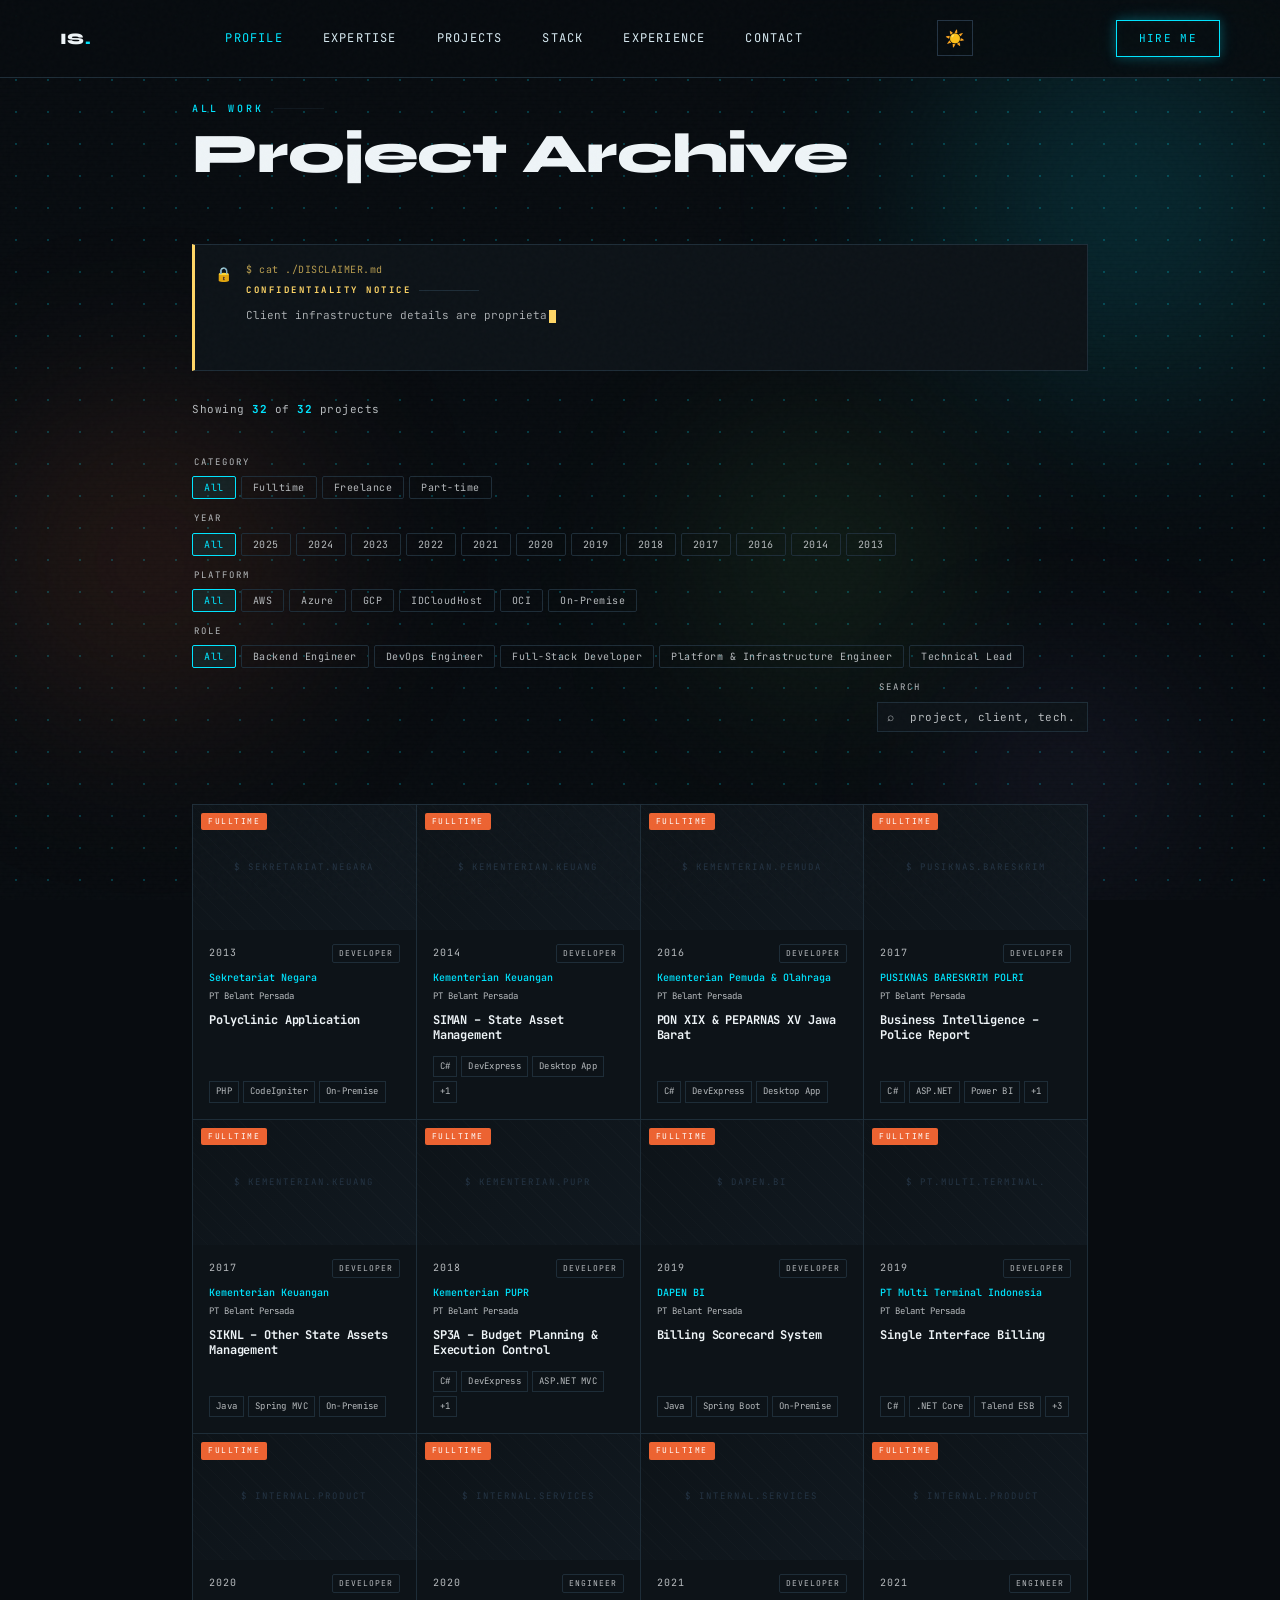
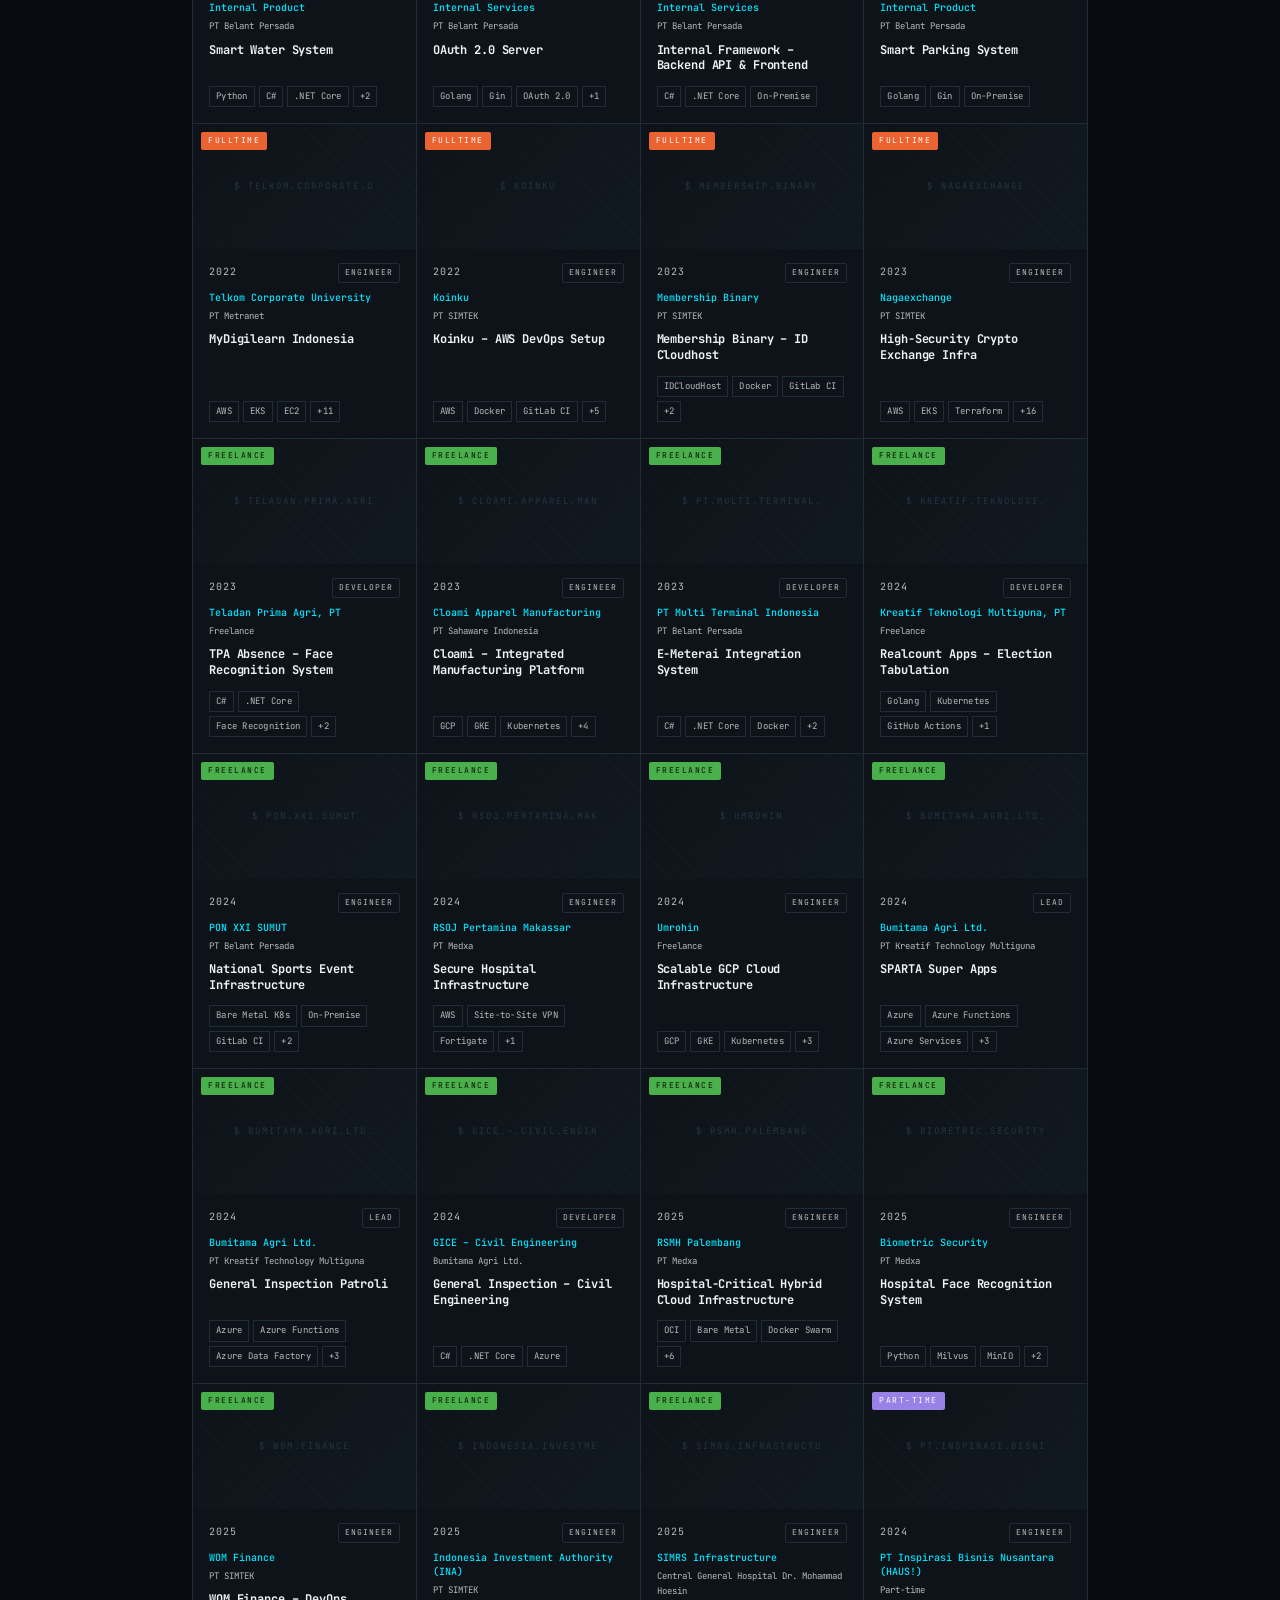
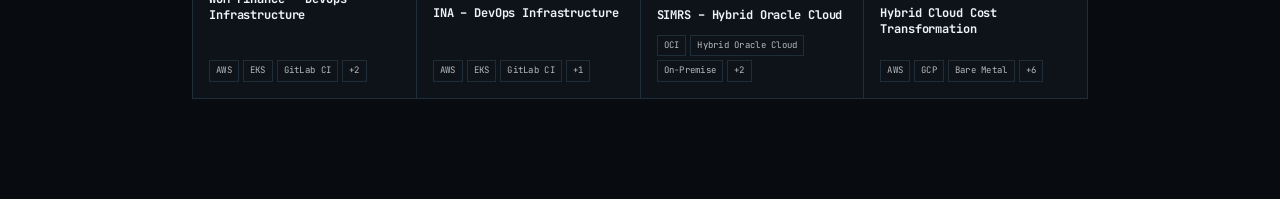
==== commit c17d7891: "Update" ====
--- a/projects/index.html
+++ b/projects/index.html
@@ -1,351 +1,299 @@
 
 <!DOCTYPE html>
-<html lang="en" data-theme="dark">
+<html lang="en">
 <head>
 <meta charset="UTF-8">
+  <script>try{var t=localStorage.getItem('theme')||'dark';document.documentElement.setAttribute('data-theme',t);}catch(e){}</script>
 <meta name="viewport" content="width=device-width, initial-scale=1.0">
-<title>All Projects – Iwan Setiawan</title>
-<script>try{var t=localStorage.getItem('theme')||'dark';document.documentElement.setAttribute('data-theme',t);}catch(e){}</script>
-<link href="https://fonts.googleapis.com/css2?family=JetBrains+Mono:wght@300;400;500;700&family=Syne:wght@400;600;700;800&display=swap" rel="stylesheet">
-<style>
-*, *::before, *::after { box-sizing: border-box; margin: 0; padding: 0; }
-
-:root {
-  --bg: #080c10; --surface: #0d1318; --surface2: #111920;
-  --border: #1e2d38; --border2: #243444;
-  --accent: #00e5ff; --accent2: #ff6b35; --accent3: #7fff6b;
-  --text: #cdd8e0; --text-muted: #d8eaf2; --text-dim: #8a9aaa;
-  --white: #eef4f7; --purple: #a78bfa; --yellow: #ffd666;
-  --blue: #4a8de6; --red: #f02435;
-  --mono: 'JetBrains Mono', monospace; --display: 'Syne', sans-serif;
-}
-[data-theme="light"] {
-  --bg: #f5f7fa; --surface: #ffffff; --surface2: #eef2f7;
-  --border: #d0dce8; --border2: #b8ccd8;
-  --accent: #0e646e; --accent2: #cc4a1a; --accent3: #2e7d32;
-  --text: #2d3e4a; --text-muted: #5a7a8a; --text-dim: #6a7a8a;
-  --white: #0d1318; --purple: #6d28d9; --yellow: #c79409;
-  --blue: #2b16eb; --red: #f02435;
-}
-
-body { background: var(--bg); color: var(--text); font-family: var(--mono); min-height: 100vh; padding: 48px 36px; transition: background 0.3s, color 0.3s; }
-
-/* ── HEADER ── */
-.header { display: flex; justify-content: space-between; align-items: flex-start; margin-bottom: 36px; flex-wrap: wrap; gap: 16px; }
-.header-left {}
-.section-label { font-size: 10px; font-weight: 500; letter-spacing: 3px; color: var(--accent); text-transform: uppercase; margin-bottom: 8px; display: flex; align-items: center; gap: 10px; }
-.section-label::after { content: ''; width: 50px; height: 1px; background: var(--border); }
-h1 { font-family: var(--display); font-size: clamp(24px, 3.5vw, 38px); font-weight: 800; color: var(--white); letter-spacing: -1px; }
-.proj-count { font-size: 11px; color: var(--text-dim); margin-top: 6px; letter-spacing: 0.5px; }
-.proj-count span { color: var(--accent); font-weight: 700; }
-
-.theme-toggle { background: transparent; border: 1px solid var(--border2); color: var(--text-muted); width: 36px; height: 36px; display: flex; align-items: center; justify-content: center; cursor: pointer; font-size: 16px; transition: all 0.2s; flex-shrink: 0; }
-.theme-toggle:hover { border-color: var(--accent); background: rgba(0,229,255,0.05); }
-
-/* ── FILTERS ── */
-.filters { display: flex; flex-wrap: wrap; gap: 12px; margin-bottom: 28px; align-items: flex-start; }
-.filter-group { display: flex; flex-direction: column; gap: 6px; }
-.filter-label { font-size: 9px; letter-spacing: 2px; text-transform: uppercase; color: var(--text-dim); padding-left: 2px; }
-.filter-pills { display: flex; flex-wrap: wrap; gap: 5px; }
-.pill {
-  font-family: var(--mono); font-size: 10px; padding: 4px 11px;
-  border: 1px solid var(--border); color: var(--text-dim);
-  background: transparent; cursor: pointer;
-  transition: all 0.18s; border-radius: 2px; letter-spacing: 0.5px;
-  white-space: nowrap;
-}
-.pill:hover { border-color: var(--accent); color: var(--accent); }
-.pill.active { border-color: var(--accent); color: var(--accent); background: rgba(0,229,255,0.08); }
-.pill.active.cat-freelance { border-color: var(--accent3); color: var(--accent3); background: rgba(127,255,107,0.08); }
-.pill.active.cat-fulltime  { border-color: var(--accent2); color: var(--accent2); background: rgba(255,107,53,0.08); }
-.pill.active.cat-parttime  { border-color: var(--purple);  color: var(--purple);  background: rgba(167,139,250,0.08); }
-
-/* search */
-.search-wrap { position: relative; flex: 1; min-width: 180px; max-width: 280px; }
-.search-wrap input {
-  width: 100%; font-family: var(--mono); font-size: 11px;
-  background: var(--surface); border: 1px solid var(--border);
-  color: var(--text); padding: 7px 12px 7px 32px;
-  outline: none; transition: border-color 0.2s; letter-spacing: 0.5px;
-}
-.search-wrap input:focus { border-color: var(--accent); }
-.search-wrap input::placeholder { color: var(--text-dim); }
-.search-icon { position: absolute; left: 10px; top: 50%; transform: translateY(-50%); font-size: 12px; color: var(--text-dim); pointer-events: none; }
-
-/* active filters + clear */
-.filter-bar { display: flex; align-items: center; gap: 8px; margin-bottom: 20px; flex-wrap: wrap; min-height: 24px; }
-.active-chip { font-size: 10px; padding: 3px 8px; background: rgba(0,229,255,0.08); border: 1px solid rgba(0,229,255,0.25); color: var(--accent); border-radius: 2px; display: flex; align-items: center; gap: 5px; }
-.active-chip button { background: none; border: none; color: var(--accent); cursor: pointer; font-size: 11px; padding: 0; line-height: 1; }
-.clear-all { font-size: 10px; color: var(--text-dim); background: none; border: 1px solid var(--border); padding: 3px 10px; cursor: pointer; font-family: var(--mono); transition: all 0.15s; }
-.clear-all:hover { border-color: var(--red); color: var(--red); }
-
-/* ── GRID ── */
-.proj-grid { display: grid; grid-template-columns: repeat(4, 1fr); gap: 1px; background: var(--border); border: 1px solid var(--border); overflow: hidden; }
-
-.no-results { grid-column: 1/-1; padding: 60px; text-align: center; color: var(--text-dim); font-size: 13px; }
-.no-results span { color: var(--accent); }
-
-/* ── CARD ── */
-.proj-card {
-  background: var(--surface); position: relative; overflow: hidden;
-  cursor: pointer; transition: background 0.3s ease;
-  display: flex; flex-direction: column;
-}
-.proj-card:hover { background: var(--surface2); }
-.proj-card.hidden { display: none; }
-
-/* shimmer */
-.proj-card::before {
-  content: ''; position: absolute; inset: 0;
-  background: linear-gradient(105deg, transparent 30%, rgba(0,229,255,0.04) 50%, transparent 70%);
-  transform: translateX(-100%); transition: transform 0.6s ease;
-  z-index: 1; pointer-events: none;
-}
-.proj-card:hover::before { transform: translateX(100%); }
-
-/* top border */
-.proj-card::after {
-  content: ''; position: absolute; top: 0; left: 0; right: 0;
-  height: 2px; transform: scaleX(0); transform-origin: left;
-  transition: transform 0.4s cubic-bezier(0.4,0,0.2,1); z-index: 3;
-}
-.proj-card:hover::after { transform: scaleX(1); }
-
-/* category color coding */
-.proj-card[data-cat="fulltime"]::after  { background: var(--accent2); }
-.proj-card[data-cat="freelance"]::after { background: var(--accent3); }
-.proj-card[data-cat="parttime"]::after  { background: var(--purple); }
-
-.proj-card[data-cat="fulltime"]::before  { background: linear-gradient(105deg, transparent 30%, rgba(255,107,53,0.05) 50%, transparent 70%); }
-.proj-card[data-cat="freelance"]::before { background: linear-gradient(105deg, transparent 30%, rgba(127,255,107,0.05) 50%, transparent 70%); }
-.proj-card[data-cat="parttime"]::before  { background: linear-gradient(105deg, transparent 30%, rgba(167,139,250,0.05) 50%, transparent 70%); }
-
-/* ── CARD IMAGE ── */
-.card-img {
-  width: 100%; aspect-ratio: 16/9;
-  overflow: hidden; position: relative; background: var(--surface2); flex-shrink: 0;
-}
-.card-img img { width: 100%; height: 100%; object-fit: cover; display: block; transition: transform 0.5s, filter 0.4s; filter: brightness(0.72) saturate(0.8); }
-.proj-card:hover .card-img img { transform: scale(1.05); filter: brightness(0.9) saturate(1.1); }
-.card-img-placeholder {
-  width: 100%; height: 100%; display: flex; align-items: center; justify-content: center;
-  background: linear-gradient(135deg, var(--surface) 0%, var(--surface2) 100%); position: relative; overflow: hidden;
-}
-.card-img-placeholder::after { content: ''; position: absolute; inset: 0; background: repeating-linear-gradient(45deg, transparent, transparent 8px, rgba(255,255,255,0.012) 8px, rgba(255,255,255,0.012) 9px); }
-.placeholder-label { font-size: 9px; letter-spacing: 2px; text-transform: uppercase; color: var(--border2); position: relative; z-index: 1; }
-
-.card-img-overlay { position: absolute; inset: 0; background: rgba(8,12,16,0.55); display: flex; align-items: center; justify-content: center; opacity: 0; transition: opacity 0.3s; z-index: 2; pointer-events: none; }
-.proj-card:hover .card-img-overlay { opacity: 1; }
-.overlay-btn { font-size: 9px; letter-spacing: 2px; text-transform: uppercase; color: var(--white); border: 1px solid rgba(255,255,255,0.3); padding: 6px 14px; background: rgba(255,255,255,0.05); backdrop-filter: blur(4px); }
-
-/* category badge on image */
-.cat-badge {
-  position: absolute; top: 8px; left: 8px; z-index: 3;
-  font-size: 8px; letter-spacing: 1.5px; text-transform: uppercase;
-  padding: 2px 7px; border-radius: 2px; font-family: var(--mono);
-  backdrop-filter: blur(4px);
-}
-.cat-badge.fulltime  { background: rgba(255,107,53,0.85);  color: #fff; }
-.cat-badge.freelance { background: rgba(127,255,107,0.85); color: #0a1008; }
-.cat-badge.parttime  { background: rgba(167,139,250,0.85); color: #fff; }
-
-/* ── CARD BODY ── */
-.card-body { padding: 14px 16px 16px; display: flex; flex-direction: column; gap: 8px; flex: 1; position: relative; z-index: 2; }
-
-.card-top { display: flex; justify-content: space-between; align-items: flex-start; gap: 6px; }
-.card-year { font-size: 10px; color: var(--text-dim); letter-spacing: 0.1em; transition: color 0.3s; }
-.proj-card[data-cat="fulltime"]:hover  .card-year { color: var(--accent2); }
-.proj-card[data-cat="freelance"]:hover .card-year { color: var(--accent3); }
-.proj-card[data-cat="parttime"]:hover  .card-year { color: var(--purple); }
-
-.card-role-badge { font-size: 8px; letter-spacing: 1px; text-transform: uppercase; color: var(--text-dim); border: 1px solid var(--border); padding: 2px 6px; border-radius: 2px; white-space: nowrap; transition: all 0.2s; }
-.proj-card[data-cat="fulltime"]:hover  .card-role-badge { border-color: var(--accent2); color: var(--accent2); }
-.proj-card[data-cat="freelance"]:hover .card-role-badge { border-color: var(--accent3); color: var(--accent3); }
-.proj-card[data-cat="parttime"]:hover  .card-role-badge { border-color: var(--purple); color: var(--purple); }
-
-.card-client { font-size: 10px; font-weight: 500; color: var(--accent); line-height: 1.4; }
-.card-company { font-size: 9px; color: var(--text-dim); margin-top: -4px; }
-
-.card-title { font-family: var(--display); font-size: 12px; font-weight: 700; color: var(--white); line-height: 1.3; transition: color 0.3s; }
-.proj-card[data-cat="fulltime"]:hover  .card-title { color: var(--accent2); }
-.proj-card[data-cat="freelance"]:hover .card-title { color: var(--accent3); }
-.proj-card[data-cat="parttime"]:hover  .card-title { color: var(--purple); }
-
-.card-tags { display: flex; flex-wrap: wrap; gap: 4px; margin-top: auto; padding-top: 4px; }
-.tag { font-family: var(--mono); font-size: 9px; color: var(--text-dim); border: 1px solid var(--border); padding: 2px 6px; letter-spacing: 0.03em; transition: all 0.2s ease; display: inline-block; }
-.proj-card[data-cat="fulltime"]:hover  .tag { border-color: var(--accent2); color: var(--accent2); transform: translateY(-1px); }
-.proj-card[data-cat="freelance"]:hover .tag { border-color: var(--accent3); color: var(--accent3); transform: translateY(-1px); }
-.proj-card[data-cat="parttime"]:hover  .tag { border-color: var(--purple);  color: var(--purple);  transform: translateY(-1px); }
-
-.card-tags .tag:nth-child(1) { transition-delay: 0ms; }
-.card-tags .tag:nth-child(2) { transition-delay: 25ms; }
-.card-tags .tag:nth-child(3) { transition-delay: 50ms; }
-.card-tags .tag:nth-child(4) { transition-delay: 75ms; }
-
-/* ── MODAL ── */
-.modal-overlay { position: fixed; inset: 0; background: rgba(0,0,0,0.88); z-index: 100; display: flex; align-items: center; justify-content: center; padding: 24px; opacity: 0; pointer-events: none; transition: opacity 0.25s; backdrop-filter: blur(6px); }
-.modal-overlay.active { opacity: 1; pointer-events: all; }
-.modal { background: var(--surface2); border: 1px solid var(--border2); border-radius: 4px; max-width: 680px; width: 100%; max-height: 88vh; overflow-y: auto; transform: translateY(20px) scale(0.97); transition: transform 0.3s cubic-bezier(0.34,1.2,0.64,1); position: relative; }
-.modal-overlay.active .modal { transform: translateY(0) scale(1); }
-.modal-top-bar { height: 3px; border-radius: 4px 4px 0 0; }
-.modal-img { width: 100%; aspect-ratio: 16/9; overflow: hidden; }
-.modal-img img { width: 100%; height: 100%; object-fit: cover; display: block; filter: brightness(0.85); }
-.modal-img-placeholder { width: 100%; height: 100%; display: flex; align-items: center; justify-content: center; background: linear-gradient(135deg, var(--surface) 0%, #0a1520 100%); }
-.modal-inner { padding: 24px 28px 28px; }
-.modal-close { position: absolute; top: 10px; right: 10px; background: rgba(0,0,0,0.55); border: 1px solid var(--border2); color: var(--text-dim); width: 28px; height: 28px; border-radius: 2px; cursor: pointer; font-size: 13px; display: flex; align-items: center; justify-content: center; transition: all 0.15s; font-family: var(--mono); z-index: 5; }
-.modal-close:hover { border-color: var(--accent); color: var(--white); }
-.modal-head { display: flex; justify-content: space-between; align-items: flex-start; gap: 12px; margin-bottom: 14px; }
-.m-year { font-size: 11px; color: var(--text-dim); letter-spacing: 0.1em; margin-bottom: 3px; }
-.m-client { font-size: 13px; font-weight: 600; }
-.m-company { font-size: 11px; color: var(--text-dim); margin-top: 2px; }
-.m-cat { display: inline-flex; padding: 2px 8px; border-radius: 2px; font-size: 9px; letter-spacing: 1.5px; text-transform: uppercase; margin-top: 5px; }
-.m-cat.fulltime  { background: rgba(255,107,53,0.15);  color: var(--accent2); border: 1px solid rgba(255,107,53,0.3); }
-.m-cat.freelance { background: rgba(127,255,107,0.12); color: var(--accent3); border: 1px solid rgba(127,255,107,0.3); }
-.m-cat.parttime  { background: rgba(167,139,250,0.12); color: var(--purple);  border: 1px solid rgba(167,139,250,0.3); }
-.modal-title { font-family: var(--display); font-size: 19px; font-weight: 800; color: var(--white); letter-spacing: -0.3px; margin-bottom: 6px; line-height: 1.2; }
-.modal-role { display: inline-flex; padding: 3px 10px; border: 1px solid rgba(0,229,255,0.2); background: rgba(0,229,255,0.06); border-radius: 2px; font-size: 10px; letter-spacing: 1px; text-transform: uppercase; color: var(--accent); margin-bottom: 14px; }
-.modal-divider { height: 1px; background: var(--border); margin-bottom: 14px; }
-.modal-desc { font-size: 12px; line-height: 1.85; color: var(--text-muted); font-weight: 300; margin-bottom: 16px; }
-.modal-stack-label { font-size: 9px; letter-spacing: 2px; text-transform: uppercase; color: var(--text-dim); margin-bottom: 8px; }
-.modal-tags { display: flex; flex-wrap: wrap; gap: 5px; }
-.modal-tags .tag { font-size: 10px; padding: 3px 9px; }
-.modal::-webkit-scrollbar { width: 3px; }
-.modal::-webkit-scrollbar-thumb { background: var(--border2); border-radius: 2px; }
-
-/* ── RESPONSIVE ── */
-@media (max-width: 1100px) { .proj-grid { grid-template-columns: repeat(3, 1fr); } }
-@media (max-width: 760px)  { .proj-grid { grid-template-columns: repeat(2, 1fr); } body { padding: 28px 14px; } }
-@media (max-width: 480px)  { .proj-grid { grid-template-columns: 1fr; } .modal-inner { padding: 16px 14px 20px; } }
-</style>
+<title>Iwan Setiawan — Hybrid Cloud & Platform Architect</title>
+<link rel="icon" href="../images/favicon.ico" />
+<link rel="apple-touch-icon" href="../images/kangservice.jpg" />
+<link rel="preconnect" href="https://fonts.googleapis.com">
+<!-- <link href="https://fonts.googleapis.com/css2?family=Syne:wght@400;600;700;800&family=IBM+Plex+Mono:wght@300;400;500&family=Crimson+Pro:ital,wght@0,300;0,400;1,300&display=swap" rel="stylesheet"> -->
+<link href="https://fonts.googleapis.com/css2?family=JetBrains+Mono:wght@300;400;500;700&family=Inter:wght@300;400;500;600;700&family=Syne:wght@400;600;700;800&display=swap" rel="stylesheet">
+<link rel="stylesheet" href="../styles/main.css" />
+<link rel="stylesheet" href="../styles/project.css" />
 </head>
 <body>
 
-<div class="header">
-  <div class="header-left">
-    <div class="section-label">All Work</div>
-    <h1>Project Archive</h1>
-    <div class="proj-count">Showing <span id="visCount">0</span> of <span id="totalCount">0</span> projects</div>
+<!-- AMBIENT BACKGROUND LAYERS -->
+<div class="bg-aurora" aria-hidden="true">
+  <!-- Dark aurora blobs -->
+  <div class="blob blob-1"></div>
+  <div class="blob blob-2"></div>
+  <div class="blob blob-3"></div>
+  <div class="blob blob-4"></div>
+  <!-- Light mesh blobs -->
+  <div class="lblob lblob-1"></div>
+  <div class="lblob lblob-2"></div>
+  <div class="lblob lblob-3"></div>
+</div>
+<div class="bg-scanlines" aria-hidden="true"></div>
+
+<!-- NAV -->
+<nav>
+  <div class="nav-logo">
+    <div class="nav-logo-text">IS<span>.</span></div>
+    <div class="photo-frame-nav" style="opacity:0; animation: fadeUp 0.6s ease 0.2s forwards;">
+      <img src="../images/pp.jpg" alt="Iwan Setiawan">
+    </div>
   </div>
-  <button class="theme-toggle" id="themeToggle"><span id="toggleIcon">☀️</span></button>
+  <ul class="nav-links">
+    <li><a href="../index.html#hero" style="color: var(--accent);">Profile</a></li>
+    <li><a href="../index.html#expertise">Expertise</a></li>
+    <li><a href="../index.html#projects">Projects</a></li>
+    <li><a href="../index.html#stack">Stack</a></li>
+    <li><a href="../#experience">Experience</a></li>
+    <li><a href="../#contact">Contact</a></li>
+  </ul>
+  <button class="hamburger" id="hamburger" aria-label="Menu">
+    <span></span><span></span><span></span>
+  </button>
+  <button class="theme-toggle" id="themeToggle" aria-label="Toggle theme" onclick="(function(){var d=document.documentElement,t=d.getAttribute('data-theme')==='light'?'dark':'light';d.setAttribute('data-theme',t);document.getElementById('toggleIcon').textContent=t==='light'?'🌙':'☀️';try{localStorage.setItem('theme',t);}catch(e){}})()">
+    <span id="toggleIcon">☀️</span>
+  </button>
+  <a href="mailto:ione.houten@gmail.com" class="nav-cta">Hire Me</a>
+</nav>
+
+<!-- MOBILE MENU -->
+<div class="mobile-menu" id="mobileMenu">
+  <a href="#hero" onclick="closeMob()">Profile</a>
+  <a href="#expertise" onclick="closeMob()">Expertise</a>
+  <a href="#projects" onclick="closeMob()">Projects</a>
+  <a href="#stack" onclick="closeMob()">Stack</a>
+  <a href="#experience" onclick="closeMob()">Experience</a>
+  <a href="#contact" onclick="closeMob()">Contact</a>
+  <a href="mailto:ione.houten@gmail.com" class="mob-cta">Hire Me</a>
 </div>
 
-<!-- FILTERS -->
-<div class="filters">
-  <div class="filter-group">
-    <div class="filter-label">Category</div>
-    <div class="filter-pills" id="filterCat">
-      <button class="pill active" data-val="all">All</button>
-      <button class="pill cat-fulltime"  data-val="fulltime">Fulltime</button>
-      <button class="pill cat-freelance" data-val="freelance">Freelance</button>
-      <button class="pill cat-parttime"  data-val="parttime">Part-time</button>
+
+
+<!-- PROJECTS -->
+<section id="projects" class="section-center">
+  <div class="section-label">All Work</div>
+  <h2 class="section-title">Project Archive</h2>
+  <div class="nda-notice" id="ndaNotice">
+    <div class="nda-icon">🔒</div>
+    <div class="nda-content">
+      <div class="nda-prompt">$ cat ./DISCLAIMER.md</div>
+      <div class="nda-label" id="ndaLabel">Confidentiality Notice</div>
+      <div class="nda-text" id="ndaText"><span class="cursor" id="cursor"></span></div>
+      <div class="nda-sublabel" id="ndaSubLabel">Available for verification upon request during interview process.</div>
     </div>
   </div>
-  <div class="filter-group">
-    <div class="filter-label">Year</div>
-    <div class="filter-pills" id="filterYear"></div>
+  <br/>
+
+  <div class="header">
+    <div class="header-left">
+      <div class="proj-count">Showing <span id="visCount">0</span> of <span id="totalCount">0</span> projects</div>
+    </div>
   </div>
-  <div class="filter-group">
-    <div class="filter-label">Platform</div>
-    <div class="filter-pills" id="filterStack"></div>
+
+  <div class="filters">
+    <div class="filter-group">
+      <div class="filter-label">Category</div>
+      <div class="filter-pills" id="filterCat">
+        <button class="pill active" data-val="all">All</button>
+        <button class="pill cat-fulltime"  data-val="fulltime">Fulltime</button>
+        <button class="pill cat-freelance" data-val="freelance">Freelance</button>
+        <button class="pill cat-parttime"  data-val="parttime">Part-time</button>
+      </div>
+    </div>
+    <div class="filter-group">
+      <div class="filter-label">Year</div>
+      <div class="filter-pills" id="filterYear"></div>
+    </div>
+    <div class="filter-group">
+      <div class="filter-label">Platform</div>
+      <div class="filter-pills" id="filterStack"></div>
+    </div>
+    <div class="filter-group">
+      <div class="filter-label">Role</div>
+      <div class="filter-pills" id="filterRole"></div>
+    </div>
+    <div class="filter-group" style="justify-content:flex-end;margin-left:auto">
+      <div class="filter-label">Search</div>
+      <div class="search-wrap">
+        <span class="search-icon">⌕</span>
+        <input type="text" id="searchInput" placeholder="project, client, tech...">
+      </div>
+    </div>
   </div>
-  <div class="filter-group">
-    <div class="filter-label">Role</div>
-    <div class="filter-pills" id="filterRole"></div>
-  </div>
-  <div class="filter-group" style="justify-content:flex-end;margin-left:auto">
-    <div class="filter-label">Search</div>
-    <div class="search-wrap">
-      <span class="search-icon">⌕</span>
-      <input type="text" id="searchInput" placeholder="project, client, tech...">
-    </div>
-  </div>
-</div>
-
-<div class="filter-bar" id="filterBar"></div>
-
-<div class="proj-grid" id="projGrid"></div>
+
+  <div class="filter-bar" id="filterBar"></div>
+  <div class="proj-grid" id="projGrid"></div>
+
+
+
+</section>
 
 <!-- Modal -->
 <div class="modal-overlay" id="modalOverlay">
   <div class="modal">
     <button class="modal-close" id="modalClose">✕</button>
     <div class="modal-top-bar" id="mTopBar"></div>
-    <div class="modal-img" id="mImg"></div>
+    <div class="modal-carousel" id="mCarousel"></div>
     <div class="modal-inner">
       <div class="modal-head">
         <div>
-          <div class="m-year" id="mYear"></div>
-          <div class="m-client" id="mClient"></div>
+          <div class="m-year"    id="mYear"></div>
+          <div class="m-client"  id="mClient"></div>
           <div class="m-company" id="mCompany"></div>
-          <div class="m-cat" id="mCat"></div>
+          <div class="m-cat"     id="mCat"></div>
         </div>
       </div>
       <div class="modal-title" id="mTitle"></div>
-      <div class="modal-role" id="mRole"></div>
+      <div class="modal-role"  id="mRole"></div>
       <div class="modal-divider"></div>
-      <div class="modal-desc" id="mDesc"></div>
+      <div class="modal-desc"  id="mDesc"></div>
       <div class="modal-stack-label">Tech Stack</div>
-      <div class="modal-tags" id="mTags"></div>
+      <div class="modal-tags"  id="mTags"></div>
     </div>
   </div>
 </div>
 
+<script>
+  // ── TYPEWRITER CONFIG ──
+  const segments = [
+    { text: "Client infrastructure details are proprietary and withheld per confidentiality agreement. ", cls: "" },
+    { text: "Some client identities have been  ", cls: "" },
+    { text: "anonymized ", cls: "hl" },
+    { text: "to respect active NDA obligations. ", cls: "" },
+    { text: "What is shown here reflects engineering methodology, tech stack choices, and measurable outcomes — ", cls: "" },
+    { text: "not actual system blueprints, internal architecture, or sensitive business data.", cls: "" },
+    { text: "", cls: "" },
+  ];
+
+  const ndaText  = document.getElementById('ndaText');
+  const cursor   = document.getElementById('cursor');
+  const ndaLabel = document.getElementById('ndaLabel');
+  const ndaSubLabel  = document.getElementById('ndaSubLabel');
+
+
+  // flatten to char array
+  const chars = [];
+  segments.forEach(seg => {
+    for (const ch of seg.text) chars.push({ ch, cls: seg.cls });
+  });
+
+  const SPEED_NORMAL = 28;
+  const SPEED_FAST   = 15;
+
+  let spans = [], segIdx = 0, charInSeg = 0, flatIdx = 0;
+  let started = false;
+
+  function startTyping() {
+    //if (started) return;
+    started = true;
+
+    // show label first, then start typing
+    ndaLabel.classList.add('visible');
+    ndaText.appendChild(cursor);
+    setTimeout(typeNext, 400);
+  }
+
+  function typeNext() {
+    if (flatIdx >= chars.length) {
+      setTimeout(() => cursor.classList.add('done'), 1200);
+      ndaSubLabel.classList.add('visible');
+      return;
+    }
+
+    const { ch, cls } = chars[flatIdx];
+
+    if (!spans[segIdx]) {
+      const span = document.createElement('span');
+      if (cls) span.className = cls;
+      ndaText.insertBefore(span, cursor);
+      spans[segIdx] = span;
+    }
+
+    spans[segIdx].textContent += ch;
+    flatIdx++;
+    charInSeg++;
+
+    if (charInSeg >= segments[segIdx].text.length) {
+      segIdx++;
+      charInSeg = 0;
+    }
+
+    const isPunct = '.,-—!?;:'.includes(ch);
+    const isSpace = ch === ' ';
+    const delay = isPunct ? SPEED_FAST * 3 : isSpace ? SPEED_FAST : SPEED_NORMAL;
+
+    setTimeout(typeNext, delay);
+  }
+
+  function isInViewport(el) {
+    const rect = el.getBoundingClientRect();
+    return rect.top < window.innerHeight && rect.bottom > 0;
+  }
+
+  function checkNda() {
+    const el = document.getElementById('ndaNotice');
+    if (el && isInViewport(el)) {
+      startTyping();
+      window.removeEventListener('scroll', checkNda);
+    }
+  }
+
+  window.addEventListener('scroll', checkNda, { passive: true });
+  setTimeout(checkNda, 500);
+</script>
 <script>
 const projects = [
   // ── FULLTIME – BELANT PERSADA ──
-  { year:2013, cat:"fulltime", client:"Sekretariat Negara", company:"PT Belant Persada", title:"Polyclinic Application", role:"Full-Stack Developer", platform:"On-Premise", tags:["PHP","CodeIgniter","On-Premise"], desc:"Developed polyclinic management application for Sekretariat Negara. Handled patient records, appointments, and medical data management.", img:null },
-  { year:2014, cat:"fulltime", client:"Kementerian Keuangan", company:"PT Belant Persada", title:"SIMAN – State Asset Management", role:"Full-Stack Developer", platform:"On-Premise", tags:["C#","DevExpress","Desktop App","On-Premise"], desc:"Desktop application for state asset management across the Ministry of Finance. Handled asset registration, depreciation, and reporting.", img:null },
-  { year:2016, cat:"fulltime", client:"Kementerian Pemuda & Olahraga", company:"PT Belant Persada", title:"PON XIX & PEPARNAS XV Jawa Barat", role:"Full-Stack Developer", platform:"On-Premise", tags:["C#","DevExpress","Desktop App"], desc:"Developed desktop application for PON XIX & PEPARNAS XV event management in Jawa Barat. Managed athlete data, scheduling, and results tabulation.", img:null },
-  { year:2017, cat:"fulltime", client:"PUSIKNAS BARESKRIM POLRI", company:"PT Belant Persada", title:"Business Intelligence – Police Report", role:"Full-Stack Developer", platform:"On-Premise", tags:["C#","ASP.NET","Power BI","On-Premise"], desc:"Built business intelligence dashboard for PUSIKNAS BARESKRIM POLRI. Integrated Power BI for crime data visualization and reporting analytics.", img:null },
-  { year:2017, cat:"fulltime", client:"Kementerian Keuangan", company:"PT Belant Persada", title:"SIKNL – Other State Assets Management", role:"Full-Stack Developer", platform:"On-Premise", tags:["Java","Spring MVC","On-Premise"], desc:"Developed state assets management system for Ministry of Finance. Handled non-land asset lifecycle from procurement to disposal.", img:null },
-  { year:2018, cat:"fulltime", client:"Kementerian PUPR", company:"PT Belant Persada", title:"SP3A – Budget Planning & Execution Control", role:"Full-Stack Developer", platform:"On-Premise", tags:["C#","DevExpress","ASP.NET MVC","On-Premise"], desc:"Budget planning and execution control system for Ministry of Public Works. Managed project budgets, disbursement tracking, and financial reporting.", img:null },
-  { year:2019, cat:"fulltime", client:"DAPEN BI", company:"PT Belant Persada", title:"Billing Scorecard System", role:"Full-Stack Developer", platform:"On-Premise", tags:["Java","Spring Boot","On-Premise"], desc:"Billing and scorecard system for DAPEN BI (Bank Indonesia Pension Fund). Managed billing cycles, payment tracking, and performance scorecards.", img:null },
-  { year:2019, cat:"fulltime", client:"PT Multi Terminal Indonesia", company:"PT Belant Persada", title:"Single Interface Billing", role:"Full-Stack Developer", platform:"On-Premise", tags:["C#",".NET Core","Talend ESB","PHP","Phalcon","On-Premise"], desc:"Unified billing interface for PT Multi Terminal Indonesia (IPC Pelindo). Integrated multiple billing systems via ESB for streamlined logistics billing.", img:null },
-  { year:2020, cat:"fulltime", client:"Internal Product", company:"PT Belant Persada", title:"Smart Water System", role:"Full-Stack Developer", platform:"GCP", tags:["Python","C#",".NET Core","Google Cloud IoT","GCP"], desc:"IoT-based smart water management system leveraging Google Cloud IoT Core. Monitored water quality and flow data with real-time event-driven alerts.", img:null },
-  { year:2020, cat:"fulltime", client:"Internal Services", company:"PT Belant Persada", title:"OAuth 2.0 Server", role:"Backend Engineer", platform:"On-Premise", tags:["Golang","Gin","OAuth 2.0","On-Premise"], desc:"Built internal OAuth 2.0 authorization server in Golang. Provided centralized identity and access management across internal services.", img:null },
-  { year:2021, cat:"fulltime", client:"Internal Services", company:"PT Belant Persada", title:"Internal Framework – Backend API & Frontend", role:"Full-Stack Developer", platform:"On-Premise", tags:["C#",".NET Core","On-Premise"], desc:"Developed internal framework for backend API and frontend standards. Established reusable components and development conventions across projects.", img:null },
-  { year:2021, cat:"fulltime", client:"Internal Product", company:"PT Belant Persada", title:"Smart Parking System", role:"Backend Engineer", platform:"On-Premise", tags:["Golang","Gin","On-Premise"], desc:"Backend API for smart parking management system. Handled real-time slot detection, booking, and payment processing.", img:null },
-  // ── FULLTIME – TELKOM CORP UNIVERSITY ──
-  { year:2022, cat:"fulltime", client:"Telkom Corporate University", company:"PT Metranet", title:"MyDigilearn Indonesia", role:"DevOps Engineer", platform:"AWS", tags:["AWS","EKS","EC2","ECS","EFS","EBS","RDS","Aurora","Jenkins","Prometheus","Grafana","Elastic Search","Ansible","AWS CLI"], desc:"Setup DevOps on AWS Cloud for Telkom CorpU product. Architected Kubernetes Cluster with comprehensive monitoring using Prometheus & Grafana and centralized logging via ELK stack.", img:null },
-  // ── FULLTIME – SIMTEK ──
-  { year:2022, cat:"fulltime", client:"Koinku", company:"PT SIMTEK", title:"Koinku – AWS DevOps Setup", role:"DevOps Engineer", platform:"AWS", tags:["AWS","Docker","GitLab CI","VPC","EC2","RDS","Load Balancer","Lambda"], desc:"Setup DevOps infrastructure on AWS Cloud for Koinku. Implemented Docker-based architecture with GitLab CI pipeline and managed AWS services including EC2, RDS, and Lambda.", img:null },
-  { year:2023, cat:"fulltime", client:"Membership Binary", company:"PT SIMTEK", title:"Membership Binary – ID Cloudhost", role:"DevOps Engineer", platform:"IDCloudHost", tags:["IDCloudHost","Docker","GitLab CI","Ansible","VM Instance"], desc:"Setup DevOps infrastructure on ID Cloudhost for Membership Binary platform. Implemented Docker architecture with GitLab CI pipeline and Ansible automation.", img:null },
-  { year:2023, cat:"fulltime", client:"Nagaexchange", company:"PT SIMTEK", title:"High-Security Crypto Exchange Infra", role:"DevOps Engineer", platform:"AWS", tags:["AWS","EKS","Terraform","Kustomize","Route 53","WAF","Shield","EFS","EBS","RDS","MongoDB","Redis","GitLab CI","Prometheus","Grafana Loki","Kong","Vault","Open VPN","AWS CLI"], desc:"Architected production EKS cluster for crypto trading platform. Security hardening with WAF & Shield. Complex microservices with Vault secrets management, Kong API Gateway, and zero public exposure.", img:null },
+  { year:2013, cat:"fulltime", client:"Sekretariat Negara", company:"PT Belant Persada", title:"Polyclinic Application", role:"Full-Stack Developer", platform:"On-Premise", tags:["PHP","CodeIgniter","On-Premise"], desc:"Developed polyclinic management application for Sekretariat Negara. Handled patient records, appointments, and medical data management.", imgs:[] },
+  { year:2014, cat:"fulltime", client:"Kementerian Keuangan", company:"PT Belant Persada", title:"SIMAN – State Asset Management", role:"Full-Stack Developer", platform:"On-Premise", tags:["C#","DevExpress","Desktop App","On-Premise"], desc:"Desktop application for state asset management across the Ministry of Finance. Handled asset registration, depreciation, and reporting.", imgs:[] },
+  { year:2016, cat:"fulltime", client:"Kementerian Pemuda & Olahraga", company:"PT Belant Persada", title:"PON XIX & PEPARNAS XV Jawa Barat", role:"Full-Stack Developer", platform:"On-Premise", tags:["C#","DevExpress","Desktop App"], desc:"Developed desktop application for PON XIX & PEPARNAS XV event management in Jawa Barat. Managed athlete data, scheduling, and results tabulation.", imgs:[] },
+  { year:2017, cat:"fulltime", client:"PUSIKNAS BARESKRIM POLRI", company:"PT Belant Persada", title:"Business Intelligence – Police Report", role:"Full-Stack Developer", platform:"On-Premise", tags:["C#","ASP.NET","Power BI","On-Premise"], desc:"Built business intelligence dashboard for PUSIKNAS BARESKRIM POLRI. Integrated Power BI for crime data visualization and reporting analytics.", imgs:[] },
+  { year:2017, cat:"fulltime", client:"Kementerian Keuangan", company:"PT Belant Persada", title:"SIKNL – Other State Assets Management", role:"Full-Stack Developer", platform:"On-Premise", tags:["Java","Spring MVC","On-Premise"], desc:"Developed state assets management system for Ministry of Finance. Handled non-land asset lifecycle from procurement to disposal.", imgs:[] },
+  { year:2018, cat:"fulltime", client:"Kementerian PUPR", company:"PT Belant Persada", title:"SP3A – Budget Planning & Execution Control", role:"Full-Stack Developer", platform:"On-Premise", tags:["C#","DevExpress","ASP.NET MVC","On-Premise"], desc:"Budget planning and execution control system for Ministry of Public Works. Managed project budgets, disbursement tracking, and financial reporting.", imgs:[] },
+  { year:2019, cat:"fulltime", client:"DAPEN BI", company:"PT Belant Persada", title:"Billing Scorecard System", role:"Full-Stack Developer", platform:"On-Premise", tags:["Java","Spring Boot","On-Premise"], desc:"Billing and scorecard system for DAPEN BI (Bank Indonesia Pension Fund). Managed billing cycles, payment tracking, and performance scorecards.", imgs:[] },
+  { year:2019, cat:"fulltime", client:"PT Multi Terminal Indonesia", company:"PT Belant Persada", title:"Single Interface Billing", role:"Full-Stack Developer", platform:"On-Premise", tags:["C#",".NET Core","Talend ESB","PHP","Phalcon","On-Premise"], desc:"Unified billing interface for PT Multi Terminal Indonesia (IPC Pelindo). Integrated multiple billing systems via ESB for streamlined logistics billing.", imgs:[] },
+  { year:2020, cat:"fulltime", client:"Internal Product", company:"PT Belant Persada", title:"Smart Water System", role:"Full-Stack Developer", platform:"GCP", tags:["Python","C#",".NET Core","Google Cloud IoT","GCP"], desc:"IoT-based smart water management system leveraging Google Cloud IoT Core. Monitored water quality and flow data with real-time event-driven alerts.", imgs:[] },
+  { year:2020, cat:"fulltime", client:"Internal Services", company:"PT Belant Persada", title:"OAuth 2.0 Server", role:"Backend Engineer", platform:"On-Premise", tags:["Golang","Gin","OAuth 2.0","On-Premise"], desc:"Built internal OAuth 2.0 authorization server in Golang. Provided centralized identity and access management across internal services.", imgs:[] },
+  { year:2021, cat:"fulltime", client:"Internal Services", company:"PT Belant Persada", title:"Internal Framework – Backend API & Frontend", role:"Full-Stack Developer", platform:"On-Premise", tags:["C#",".NET Core","On-Premise"], desc:"Developed internal framework for backend API and frontend standards. Established reusable components and development conventions across projects.", imgs:[] },
+  { year:2021, cat:"fulltime", client:"Internal Product", company:"PT Belant Persada", title:"Smart Parking System", role:"Backend Engineer", platform:"On-Premise", tags:["Golang","Gin","On-Premise"], desc:"Backend API for smart parking management system. Handled real-time slot detection, booking, and payment processing.", imgs:[] },
+  { year:2022, cat:"fulltime", client:"Telkom Corporate University", company:"PT Metranet", title:"MyDigilearn Indonesia", role:"DevOps Engineer", platform:"AWS", tags:["AWS","EKS","EC2","ECS","EFS","EBS","RDS","Aurora","Jenkins","Prometheus","Grafana","Elastic Search","Ansible","AWS CLI"], desc:"Setup DevOps on AWS Cloud for Telkom CorpU product. Architected Kubernetes Cluster with comprehensive monitoring using Prometheus & Grafana and centralized logging via ELK stack.", imgs:[] },
+  { year:2022, cat:"fulltime", client:"Koinku", company:"PT SIMTEK", title:"Koinku – AWS DevOps Setup", role:"DevOps Engineer", platform:"AWS", tags:["AWS","Docker","GitLab CI","VPC","EC2","RDS","Load Balancer","Lambda"], desc:"Setup DevOps infrastructure on AWS Cloud for Koinku. Implemented Docker-based architecture with GitLab CI pipeline and managed AWS services including EC2, RDS, and Lambda.", imgs:[] },
+  { year:2023, cat:"fulltime", client:"Membership Binary", company:"PT SIMTEK", title:"Membership Binary – ID Cloudhost", role:"DevOps Engineer", platform:"IDCloudHost", tags:["IDCloudHost","Docker","GitLab CI","Ansible","VM Instance"], desc:"Setup DevOps infrastructure on ID Cloudhost for Membership Binary platform. Implemented Docker architecture with GitLab CI pipeline and Ansible automation.", imgs:[] },
+  { year:2023, cat:"fulltime", client:"Nagaexchange", company:"PT SIMTEK", title:"High-Security Crypto Exchange Infra", role:"DevOps Engineer", platform:"AWS", tags:["AWS","EKS","Terraform","Kustomize","Route 53","WAF","Shield","EFS","EBS","RDS","MongoDB","Redis","GitLab CI","Prometheus","Grafana Loki","Kong","Vault","Open VPN","AWS CLI"], desc:"Architected production EKS cluster for crypto trading platform. Security hardening with WAF & Shield. Complex microservices with Vault secrets management, Kong API Gateway, and zero public exposure.", imgs:[] },
   // ── FREELANCE ──
-  { year:2023, cat:"freelance", client:"Teladan Prima Agri, PT", company:"Freelance", title:"TPA Absence – Face Recognition System", role:"Full-Stack Developer", platform:"On-Premise", tags:["C#",".NET Core","Face Recognition","NFC","On-Premise"], desc:"Full-stack development of an absence system with face recognition and NFC for Teladan Prima Agri. Integrated biometric identification for accurate employee attendance tracking.", img:null },
-  { year:2023, cat:"freelance", client:"Cloami Apparel Manufacturing", company:"PT Sahaware Indonesia", title:"Cloami – Integrated Manufacturing Platform", role:"DevOps Engineer", platform:"GCP", tags:["GCP","GKE","Kubernetes","GitLab CI","Terraform","Ansible","Kustomize"], desc:"Architected scalable production environment on Google Cloud for apparel manufacturing. Implemented full IaC for consistent provisioning and automated deployment workflows.", img:null },
-  { year:2023, cat:"freelance", client:"PT Multi Terminal Indonesia", company:"PT Belant Persada", title:"E-Meterai Integration System", role:"Full-Stack Developer", platform:"On-Premise", tags:["C#",".NET Core","Docker","Talend ESB","On-Premise"], desc:"Developed and integrated e-Meterai electronic stamp system into corporate logistics workflows. Managed secure document signing and data exchange via Enterprise Service Bus.", img:null },
-  { year:2024, cat:"freelance", client:"Kreatif Teknologi Multiguna, PT", company:"Freelance", title:"Realcount Apps – Election Tabulation", role:"Full-Stack Developer", platform:"Local Cloud", tags:["Golang","Kubernetes","GitHub Actions","Ansible"], desc:"High-concurrency backend in Golang for 2024 election result tabulation. Handled simultaneous submissions from thousands of polling stations with real-time aggregation at national scale.", img:null },
-  { year:2024, cat:"freelance", client:"PON XXI SUMUT", company:"PT Belant Persada", title:"National Sports Event Infrastructure", role:"DevOps Engineer", platform:"On-Premise", tags:["Bare Metal K8s","On-Premise","GitLab CI","Ansible","Kubernetes"], desc:"Architected high-traffic on-premise Kubernetes infrastructure for national-scale sports data management. Automated deployment and ensured high availability under event-day peak load.", img:null },
-  { year:2024, cat:"freelance", client:"RSOJ Pertamina Makassar", company:"PT Medxa", title:"Secure Hospital Infrastructure", role:"DevOps Engineer", platform:"AWS", tags:["AWS","Site-to-Site VPN","Fortigate","On-Premise"], desc:"Engineered secure networking bridge between AWS Cloud and On-Premise data centers for Pertamina hospital. Implemented Site-to-Site VPN with Fortigate for encrypted data transmission.", img:null },
-  { year:2024, cat:"freelance", client:"Umrohin", company:"Freelance", title:"Scalable GCP Cloud Infrastructure", role:"DevOps Engineer", platform:"GCP", tags:["GCP","GKE","Kubernetes","GitHub Actions","Terraform","Ansible"], desc:"Designed and implemented scalable cloud infrastructure on GCP for Umrah travel platform. Managed VPC configurations and automated provisioning of managed Kubernetes services.", img:null },
-  { year:2024, cat:"freelance", client:"Bumitama Agri Ltd.", company:"PT Kreatif Technology Multiguna", title:"SPARTA Super Apps", role:"Technical Lead", platform:"Azure", tags:["Azure","Azure Functions","Azure Services","Azure DevOps","C#","Flutter"], desc:"Led technical architecture and development of enterprise super-app for the plantation industry. Managed complex data integration and serverless functions using the Azure ecosystem.", img:null },
-  { year:2024, cat:"freelance", client:"Bumitama Agri Ltd.", company:"PT Kreatif Technology Multiguna", title:"General Inspection Patroli", role:"Technical Lead", platform:"Azure", tags:["Azure","Azure Functions","Azure Data Factory","Azure DevOps","C#","Flutter"], desc:"Offline-First mobile inspection system for remote plantation field operations. Automated background sync to Azure once connectivity is restored.", img:null },
-  { year:2024, cat:"freelance", client:"GICE – Civil Engineering", company:"Bumitama Agri Ltd.", title:"General Inspection – Civil Engineering", role:"Full-Stack Developer", platform:"Azure", tags:["C#",".NET Core","Azure"], desc:"Full-stack development for civil engineering general inspection system at Bumitama Agri. Managed inspection workflows and reporting for plantation infrastructure.", img:null },
-  { year:2025, cat:"freelance", client:"RSMH Palembang", company:"PT Medxa", title:"Hospital-Critical Hybrid Cloud Infrastructure", role:"Platform & Infrastructure Engineer", platform:"OCI", tags:["OCI","Bare Metal","Docker Swarm","Ansible","GitLab CI","Site-to-Site VPN","ZeroTier","MinIO","Disaster Recovery"], desc:"Comprehensive hybrid cloud architecture for SIMRS hospital management system. Dual Site-to-Site VPN with ZeroTier SD-WAN failover. Zero downtime disaster recovery for critical healthcare data.", img:null },
-  { year:2025, cat:"freelance", client:"Biometric Security", company:"PT Medxa", title:"Hospital Face Recognition System", role:"Backend Engineer", platform:"OCI", tags:["Python","Milvus","MinIO","OCI","Docker"], desc:"Biometric identification for hospital security using Milvus vector database for face similarity search integrated with Python recognition models on OCI.", img:null },
-  { year:2025, cat:"freelance", client:"WOM Finance", company:"PT SIMTEK", title:"WOM Finance – DevOps Infrastructure", role:"DevOps Engineer", platform:"AWS", tags:["AWS","EKS","GitLab CI","Jenkins","SonarQube"], desc:"DevOps infrastructure management for WOM Finance. Implemented high availability and security compliance across production environments.", img:null },
-  { year:2025, cat:"freelance", client:"Indonesia Investment Authority (INA)", company:"PT SIMTEK", title:"INA – DevOps Infrastructure", role:"DevOps Engineer", platform:"AWS", tags:["AWS","EKS","GitLab CI","Jenkins"], desc:"DevOps infrastructure for Indonesia Investment Authority. Managed secure and compliant cloud infrastructure for government investment management platform.", img:null },
-  { year:2025, cat:"freelance", client:"SIMRS Infrastructure", company:"Central General Hospital Dr. Mohammad Hoesin", title:"SIMRS – Hybrid Oracle Cloud", role:"DevOps Engineer", platform:"OCI", tags:["OCI","Hybrid Oracle Cloud","On-Premise","Docker","Ansible"], desc:"Hybrid Oracle Cloud and On-Premise infrastructure for hospital information system (SIMRS) at the largest public hospital in South Sumatra.", img:null },
+  { year:2023, cat:"freelance", client:"Teladan Prima Agri, PT", company:"Freelance", title:"TPA Absence – Face Recognition System", role:"Full-Stack Developer", platform:"On-Premise", tags:["C#",".NET Core","Face Recognition","NFC","On-Premise"], desc:"Full-stack development of an absence system with face recognition and NFC for Teladan Prima Agri. Integrated biometric identification for accurate employee attendance tracking.", imgs:[] },
+  { year:2023, cat:"freelance", client:"Cloami Apparel Manufacturing", company:"PT Sahaware Indonesia", title:"Cloami – Integrated Manufacturing Platform", role:"DevOps Engineer", platform:"GCP", tags:["GCP","GKE","Kubernetes","GitLab CI","Terraform","Ansible","Kustomize"], desc:"Architected scalable production environment on Google Cloud for apparel manufacturing. Implemented full IaC for consistent provisioning and automated deployment workflows.", imgs:[] },
+  { year:2023, cat:"freelance", client:"PT Multi Terminal Indonesia", company:"PT Belant Persada", title:"E-Meterai Integration System", role:"Full-Stack Developer", platform:"On-Premise", tags:["C#",".NET Core","Docker","Talend ESB","On-Premise"], desc:"Developed and integrated e-Meterai electronic stamp system into corporate logistics workflows. Managed secure document signing and data exchange via Enterprise Service Bus.", imgs:[] },
+  { year:2024, cat:"freelance", client:"Kreatif Teknologi Multiguna, PT", company:"Freelance", title:"Realcount Apps – Election Tabulation", role:"Full-Stack Developer", platform:"IDCloudHost", tags:["Golang","Kubernetes","GitHub Actions","Ansible"], desc:"High-concurrency backend in Golang for 2024 election result tabulation. Handled simultaneous submissions from thousands of polling stations with real-time aggregation at national scale.", imgs:[] },
+  { year:2024, cat:"freelance", client:"PON XXI SUMUT", company:"PT Belant Persada", title:"National Sports Event Infrastructure", role:"DevOps Engineer", platform:"On-Premise", tags:["Bare Metal K8s","On-Premise","GitLab CI","Ansible","Kubernetes"], desc:"Architected high-traffic on-premise Kubernetes infrastructure for national-scale sports data management. Automated deployment and ensured high availability under event-day peak load.", imgs:[] },
+  { year:2024, cat:"freelance", client:"RSOJ Pertamina Makassar", company:"PT Medxa", title:"Secure Hospital Infrastructure", role:"DevOps Engineer", platform:"AWS", tags:["AWS","Site-to-Site VPN","Fortigate","On-Premise"], desc:"Engineered secure networking bridge between AWS Cloud and On-Premise data centers for Pertamina hospital. Implemented Site-to-Site VPN with Fortigate for encrypted data transmission.", imgs:[] },
+  { year:2024, cat:"freelance", client:"Umrohin", company:"Freelance", title:"Scalable GCP Cloud Infrastructure", role:"DevOps Engineer", platform:"GCP", tags:["GCP","GKE","Kubernetes","GitHub Actions","Terraform","Ansible"], desc:"Designed and implemented scalable cloud infrastructure on GCP for Umrah travel platform. Managed VPC configurations and automated provisioning of managed Kubernetes services.", imgs:[] },
+  { year:2024, cat:"freelance", client:"Bumitama Agri Ltd.", company:"PT Kreatif Technology Multiguna", title:"SPARTA Super Apps", role:"Technical Lead", platform:"Azure", tags:["Azure","Azure Functions","Azure Services","Azure DevOps","C#","Flutter"], desc:"Led technical architecture and development of enterprise super-app for the plantation industry. Managed complex data integration and serverless functions using the Azure ecosystem.", imgs:[] },
+  { year:2024, cat:"freelance", client:"Bumitama Agri Ltd.", company:"PT Kreatif Technology Multiguna", title:"General Inspection Patroli", role:"Technical Lead", platform:"Azure", tags:["Azure","Azure Functions","Azure Data Factory","Azure DevOps","C#","Flutter"], desc:"Offline-First mobile inspection system for remote plantation field operations. Automated background sync to Azure once connectivity is restored.", imgs:[] },
+  { year:2024, cat:"freelance", client:"GICE – Civil Engineering", company:"Bumitama Agri Ltd.", title:"General Inspection – Civil Engineering", role:"Full-Stack Developer", platform:"Azure", tags:["C#",".NET Core","Azure"], desc:"Full-stack development for civil engineering general inspection system at Bumitama Agri. Managed inspection workflows and reporting for plantation infrastructure.", imgs:[] },
+  { year:2025, cat:"freelance", client:"RSMH Palembang", company:"PT Medxa", title:"Hospital-Critical Hybrid Cloud Infrastructure", role:"Platform & Infrastructure Engineer", platform:"OCI", tags:["OCI","Bare Metal","Docker Swarm","Ansible","GitLab CI","Site-to-Site VPN","ZeroTier","MinIO","Disaster Recovery"], desc:"Comprehensive hybrid cloud architecture for SIMRS hospital management system. Dual Site-to-Site VPN with ZeroTier SD-WAN failover. Zero downtime disaster recovery for critical healthcare data.", imgs:[] },
+  { year:2025, cat:"freelance", client:"Biometric Security", company:"PT Medxa", title:"Hospital Face Recognition System", role:"Backend Engineer", platform:"OCI", tags:["Python","Milvus","MinIO","OCI","Docker"], desc:"Biometric identification for hospital security using Milvus vector database for face similarity search integrated with Python recognition models on OCI.", imgs:[] },
+  { year:2025, cat:"freelance", client:"WOM Finance", company:"PT SIMTEK", title:"WOM Finance – DevOps Infrastructure", role:"DevOps Engineer", platform:"AWS", tags:["AWS","EKS","GitLab CI","Jenkins","SonarQube"], desc:"DevOps infrastructure management for WOM Finance. Implemented high availability and security compliance across production environments.", imgs:[] },
+  { year:2025, cat:"freelance", client:"Indonesia Investment Authority (INA)", company:"PT SIMTEK", title:"INA – DevOps Infrastructure", role:"DevOps Engineer", platform:"AWS", tags:["AWS","EKS","GitLab CI","Jenkins"], desc:"DevOps infrastructure for Indonesia Investment Authority. Managed secure and compliant cloud infrastructure for government investment management platform.", imgs:[] },
+  { year:2025, cat:"freelance", client:"SIMRS Infrastructure", company:"Central General Hospital Dr. Mohammad Hoesin", title:"SIMRS – Hybrid Oracle Cloud", role:"DevOps Engineer", platform:"OCI", tags:["OCI","Hybrid Oracle Cloud","On-Premise","Docker","Ansible"], desc:"Hybrid Oracle Cloud and On-Premise infrastructure for hospital information system (SIMRS) at the largest public hospital in South Sumatra.", imgs:[] },
   // ── PART TIME ──
-  { year:2024, cat:"parttime", client:"PT Inspirasi Bisnis Nusantara (HAUS!)", company:"Part-time", title:"Hybrid Cloud Cost Transformation", role:"DevOps Engineer", platform:"AWS", tags:["AWS","GCP","Bare Metal","Kubernetes","Terraform","Cloudflare Zero Trust","GitHub Actions","Prometheus","Grafana"], desc:"Led phased cloud optimization for Haus! Indonesia — first cutting AWS costs by 32%, then migrating to bare metal Kubernetes. Result: 85% OPEX savings.", img:null },
+  { year:2024, cat:"parttime", client:"PT Inspirasi Bisnis Nusantara (HAUS!)", company:"Part-time", title:"Hybrid Cloud Cost Transformation", role:"DevOps Engineer", platform:"AWS", tags:["AWS","GCP","Bare Metal","Kubernetes","Terraform","Cloudflare Zero Trust","GitHub Actions","Prometheus","Grafana"], desc:"Led phased cloud optimization for Haus! Indonesia — first cutting AWS costs by 32%, then migrating to bare metal Kubernetes. Result: 85% OPEX savings.", imgs:[] },
 ];
 
 // ── FILTER STATE ──
-let filters = { cat: 'all', year: 'all', stack: 'all', role: 'all', search: '' };
+let filters = { cat:'all', year:'all', stack:'all', role:'all', search:'' };
 
 // ── BUILD FILTER OPTIONS ──
-const years   = [...new Set(projects.map(p=>p.year))].sort((a,b)=>b-a);
-const stacks  = [...new Set(projects.map(p=>p.platform))].sort();
-const roles   = [...new Set(projects.map(p=>p.role))].sort();
+const years  = [...new Set(projects.map(p=>p.year))].sort((a,b)=>b-a);
+const stacks = [...new Set(projects.map(p=>p.platform))].sort();
+const roles  = [...new Set(projects.map(p=>p.role))].sort();
 
 function buildPills(containerId, items, filterKey) {
   const el = document.getElementById(containerId);
   el.innerHTML = `<button class="pill active" data-val="all">All</button>` +
-    items.map(v => `<button class="pill" data-val="${v}">${v}</button>`).join('');
+    items.map(v=>`<button class="pill" data-val="${v}">${v}</button>`).join('');
   el.querySelectorAll('.pill').forEach(btn => {
     btn.addEventListener('click', () => {
-      el.querySelectorAll('.pill').forEach(b => b.classList.remove('active'));
+      el.querySelectorAll('.pill').forEach(b=>b.classList.remove('active'));
       btn.classList.add('active');
       filters[filterKey] = btn.dataset.val;
       applyFilters();
@@ -358,20 +306,27 @@
 
 document.getElementById('filterCat').querySelectorAll('.pill').forEach(btn => {
   btn.addEventListener('click', () => {
-    document.getElementById('filterCat').querySelectorAll('.pill').forEach(b => b.classList.remove('active'));
+    document.getElementById('filterCat').querySelectorAll('.pill').forEach(b=>b.classList.remove('active'));
     btn.classList.add('active');
     filters.cat = btn.dataset.val;
     applyFilters();
   });
 });
 
+// PERF: debounce search — avoid filtering on every keystroke
+let searchTimer;
 document.getElementById('searchInput').addEventListener('input', e => {
-  filters.search = e.target.value.toLowerCase();
-  applyFilters();
+  clearTimeout(searchTimer);
+  searchTimer = setTimeout(() => {
+    filters.search = e.target.value.toLowerCase();
+    applyFilters();
+  }, 150);
 });
 
-// ── BUILD CARDS ──
+// ── BUILD CARDS — use DocumentFragment for single DOM insert ──
 const grid = document.getElementById('projGrid');
+const frag = document.createDocumentFragment();
+
 projects.forEach(p => {
   const card = document.createElement('div');
   card.className = 'proj-card';
@@ -380,15 +335,16 @@
   card.dataset.stack = p.platform;
   card.dataset.role  = p.role;
 
-  const catLabel = p.cat === 'parttime' ? 'Part-time' : p.cat.charAt(0).toUpperCase() + p.cat.slice(1);
+  const catLabel    = p.cat === 'parttime' ? 'Part-time' : p.cat.charAt(0).toUpperCase() + p.cat.slice(1);
   const visibleTags = p.tags.slice(0,3);
   const extraTags   = p.tags.length > 3 ? p.tags.length - 3 : 0;
 
   card.innerHTML = `
     <div class="card-img">
-      ${p.img
-        ? `<img src="${p.img}" alt="${p.title}" loading="lazy" decoding="async">`
+      ${p.imgs && p.imgs.length
+        ? `<img src="${p.imgs[0]}" alt="${p.title}" loading="lazy" decoding="async">`
         : `<div class="card-img-placeholder"><span class="placeholder-label">$ ${p.client.substring(0,18).toLowerCase().replace(/\s/g,'.')}</span></div>`}
+      ${p.imgs && p.imgs.length > 1 ? `<span class="img-count">${p.imgs.length} imgs</span>` : ''}
       <span class="cat-badge ${p.cat}">${catLabel}</span>
       <div class="card-img-overlay"><span class="overlay-btn">View Details →</span></div>
     </div>
@@ -407,63 +363,71 @@
     </div>
   `;
   card.addEventListener('click', () => openModal(p));
-  grid.appendChild(card);
+  frag.appendChild(card);
 });
 
+grid.appendChild(frag); // single reflow instead of N reflows
 document.getElementById('totalCount').textContent = projects.length;
-
-// ── APPLY FILTERS ──
+document.getElementById('visCount').textContent   = projects.length;
+
+// ── APPLY FILTERS — batched with rAF ──
 function applyFilters() {
   const cards = grid.querySelectorAll('.proj-card');
   let vis = 0;
-  cards.forEach(card => {
-    const matchCat   = filters.cat   === 'all' || card.dataset.cat   === filters.cat;
-    const matchYear  = filters.year  === 'all' || card.dataset.year  === filters.year;
-    const matchStack = filters.stack === 'all' || card.dataset.stack === filters.stack;
-    const matchRole  = filters.role  === 'all' || card.dataset.role  === filters.role;
-    const matchSearch = !filters.search || card.textContent.toLowerCase().includes(filters.search);
-    const show = matchCat && matchYear && matchStack && matchRole && matchSearch;
-    card.classList.toggle('hidden', !show);
-    if(show) vis++;
+
+  // PERF: read all layout info first, then batch writes in rAF
+  requestAnimationFrame(() => {
+    cards.forEach(card => {
+      const matchCat    = filters.cat   === 'all' || card.dataset.cat   === filters.cat;
+      const matchYear   = filters.year  === 'all' || card.dataset.year  === filters.year;
+      const matchStack  = filters.stack === 'all' || card.dataset.stack === filters.stack;
+      const matchRole   = filters.role  === 'all' || card.dataset.role  === filters.role;
+      const matchSearch = !filters.search || card.textContent.toLowerCase().includes(filters.search);
+      const show = matchCat && matchYear && matchStack && matchRole && matchSearch;
+      card.classList.toggle('hidden', !show);
+      if (show) vis++;
+    });
+
+    document.getElementById('visCount').textContent = vis;
+
+    const existing = grid.querySelector('.no-results');
+    if (existing) existing.remove();
+    if (vis === 0) {
+      const noRes = document.createElement('div');
+      noRes.className = 'no-results';
+      noRes.innerHTML = `No projects found for <span>"${filters.search || 'selected filters'}"</span>`;
+      grid.appendChild(noRes);
+    }
+    updateFilterBar();
   });
-  document.getElementById('visCount').textContent = vis;
-
-  // no results
-  const existing = grid.querySelector('.no-results');
-  if(existing) existing.remove();
-  if(vis === 0) {
-    grid.innerHTML += `<div class="no-results">No projects found for <span>"${filters.search || 'selected filters'}"</span></div>`;
-  }
-
-  updateFilterBar();
 }
 
 function updateFilterBar() {
   const bar = document.getElementById('filterBar');
   bar.innerHTML = '';
   const active = Object.entries(filters).filter(([k,v]) => v !== 'all' && v !== '');
-  if(active.length === 0) return;
-
+  if (!active.length) return;
+
+  const f = document.createDocumentFragment();
   active.forEach(([key, val]) => {
     const chip = document.createElement('div');
     chip.className = 'active-chip';
     chip.innerHTML = `<span>${key}: ${val}</span><button onclick="clearFilter('${key}')">✕</button>`;
-    bar.appendChild(chip);
+    f.appendChild(chip);
   });
-
   const clearBtn = document.createElement('button');
   clearBtn.className = 'clear-all';
   clearBtn.textContent = 'Clear all';
   clearBtn.addEventListener('click', clearAllFilters);
-  bar.appendChild(clearBtn);
+  f.appendChild(clearBtn);
+  bar.appendChild(f);
 }
 
 window.clearFilter = function(key) {
   filters[key] = key === 'search' ? '' : 'all';
-  if(key === 'search') document.getElementById('searchInput').value = '';
-  // reset pill
+  if (key === 'search') document.getElementById('searchInput').value = '';
   const map = { cat:'filterCat', year:'filterYear', stack:'filterStack', role:'filterRole' };
-  if(map[key]) {
+  if (map[key]) {
     document.getElementById(map[key]).querySelectorAll('.pill').forEach(b => {
       b.classList.toggle('active', b.dataset.val === 'all');
     });
@@ -482,49 +446,76 @@
   applyFilters();
 }
 
-// init count
-document.getElementById('visCount').textContent = projects.length;
-
 // ── MODAL ──
 function openModal(p) {
-  const accentColor = p.cat === 'freelance' ? 'var(--accent3)' : p.cat === 'parttime' ? 'var(--purple)' : 'var(--accent2)';
-  document.getElementById('mTopBar').style.background = accentColor;
-  document.getElementById('mYear').textContent    = p.year;
-  document.getElementById('mClient').textContent  = p.client;
-  document.getElementById('mClient').style.color  = accentColor;
-  document.getElementById('mCompany').textContent = p.company;
+  const accentColor = p.cat==='freelance' ? 'var(--accent3)' : p.cat==='parttime' ? 'var(--purple)' : 'var(--accent2)';
+  document.getElementById('mTopBar').style.background  = accentColor;
+  document.getElementById('mYear').textContent         = p.year;
+  document.getElementById('mClient').textContent       = p.client;
+  document.getElementById('mClient').style.color       = accentColor;
+  document.getElementById('mCompany').textContent      = p.company;
   const catEl = document.getElementById('mCat');
-  catEl.textContent  = p.cat === 'parttime' ? 'Part-time' : p.cat.charAt(0).toUpperCase() + p.cat.slice(1);
-  catEl.className = `m-cat ${p.cat}`;
-  document.getElementById('mTitle').textContent   = p.title;
-  document.getElementById('mRole').textContent    = p.role;
-  document.getElementById('mDesc').textContent    = p.desc;
-  document.getElementById('mTags').innerHTML      = p.tags.map(t=>`<span class="tag">${t}</span>`).join('');
-  document.getElementById('mImg').innerHTML = p.img
-    ? `<img src="${p.img}" alt="${p.title}">`
-    : `<div class="modal-img-placeholder"><span style="font-size:11px;letter-spacing:2px;color:${accentColor};font-family:var(--mono)">$ ls ./${p.client.toLowerCase().replace(/\s/g,'.')}</span></div>`;
+  catEl.textContent = p.cat==='parttime' ? 'Part-time' : p.cat.charAt(0).toUpperCase()+p.cat.slice(1);
+  catEl.className   = `m-cat ${p.cat}`;
+  document.getElementById('mTitle').textContent = p.title;
+  document.getElementById('mRole').textContent  = p.role;
+  document.getElementById('mDesc').textContent  = p.desc;
+  document.getElementById('mTags').innerHTML    = p.tags.map(t=>`<span class="tag">${t}</span>`).join('');
+  // Build carousel
+  const imgs = p.imgs || [];
+  const carousel = document.getElementById('mCarousel');
+  if (imgs.length === 0) {
+    carousel.innerHTML = `<div class="modal-carousel-placeholder"><span style="font-size:11px;letter-spacing:2px;color:${accentColor};font-family:var(--mono)">$ ls ./${p.client.toLowerCase().replace(/\s/g,'.')}</span></div>`;
+  } else {
+    let ci = 0;
+    const render = () => {
+      carousel.innerHTML = `
+        <div class="modal-carousel-track" id="mTrack" style="transform:translateX(-${ci * 100}%)">
+          ${imgs.map(src=>`<div class="modal-carousel-slide"><img src="${src}" alt="${p.title}" loading="lazy" decoding="async"></div>`).join('')}
+        </div>
+        ${imgs.length > 1 ? `
+          <button class="modal-carousel-btn prev" id="mPrev">&#8249;</button>
+          <button class="modal-carousel-btn next" id="mNext">&#8250;</button>
+          <div class="modal-carousel-dots" id="mDots">
+            ${imgs.map((_,i)=>`<div class="dot${i===0?' active':''}" data-i="${i}"></div>`).join('')}
+          </div>
+          <div class="modal-img-counter" id="mCounter">1 / ${imgs.length}</div>
+        ` : ''}
+      `;
+      if (imgs.length > 1) {
+        const track  = document.getElementById('mTrack');
+        const dots   = document.getElementById('mDots');
+        const counter = document.getElementById('mCounter');
+        const go = (n) => {
+          ci = (n + imgs.length) % imgs.length;
+          track.style.transform = `translateX(-${ci * 100}%)`;
+          dots.querySelectorAll('.dot').forEach((d,i) => d.classList.toggle('active', i===ci));
+          counter.textContent = `${ci+1} / ${imgs.length}`;
+        };
+        document.getElementById('mPrev').addEventListener('click', e => { e.stopPropagation(); go(ci-1); });
+        document.getElementById('mNext').addEventListener('click', e => { e.stopPropagation(); go(ci+1); });
+        dots.querySelectorAll('.dot').forEach(d => d.addEventListener('click', e => { e.stopPropagation(); go(+d.dataset.i); }));
+      }
+    };
+    render();
+  }
 
   document.getElementById('modalOverlay').classList.add('active');
   document.body.style.overflow = 'hidden';
 }
 
-document.getElementById('modalClose').addEventListener('click', () => {
+function closeModal() {
   document.getElementById('modalOverlay').classList.remove('active');
   document.body.style.overflow = '';
+}
+
+document.getElementById('modalClose').addEventListener('click', closeModal);
+document.getElementById('modalOverlay').addEventListener('click', e => {
+  if (e.target === document.getElementById('modalOverlay')) closeModal();
 });
-document.getElementById('modalOverlay').addEventListener('click', e => {
-  if(e.target === document.getElementById('modalOverlay')) {
-    document.getElementById('modalOverlay').classList.remove('active');
-    document.body.style.overflow = '';
-  }
-});
-document.addEventListener('keydown', e => { if(e.key === 'Escape') { document.getElementById('modalOverlay').classList.remove('active'); document.body.style.overflow = ''; } });
-
-// ── THEME ──
-const html = document.documentElement;
-function applyTheme(t) { html.setAttribute('data-theme',t); document.getElementById('toggleIcon').textContent = t==='light'?'🌙':'☀️'; try{localStorage.setItem('theme',t);}catch(e){} }
-applyTheme(localStorage.getItem('theme')||'dark');
-document.getElementById('themeToggle').addEventListener('click', () => applyTheme(html.getAttribute('data-theme')==='light'?'dark':'light'));
+document.addEventListener('keydown', e => { if (e.key === 'Escape') closeModal(); });
+
+
 </script>
 </body>
 </html>
--- a/styles/main.css
+++ b/styles/main.css
@@ -0,0 +1,2427 @@
+:root {
+  --bg: #080c10;
+  --surface: #0d1318;
+  --surface2: #111920;
+  --border: #1e2d38;
+  --border2: #243444;
+  --accent: #00e5ff;
+  --accent2: #ff6b35;
+  --accent3: #7fff6b;
+  --title: #eef4f7;
+  --text: #cdd8e0;
+  --text-muted: #d8eaf2;
+  --text-dim: #b6babd;
+  --white: #eef4f7;
+  --purple: #a78bfa;
+  --yellow: #ffd666;
+  --blue: #4a8de6;
+  --red: #f02435;
+}
+
+[data-theme="light"] {
+  --bg: #f5f7fa;
+  --surface: #ffffff;
+  --surface2: #eef2f7;
+  --border: #d0dce8;
+  --border2: #b8ccd8;
+  --accent: #0e646e;
+  --accent2: #cc4a1a;
+  --accent3: #2e7d32;
+  --title: #2d3e4a;
+  --text: #2d3e4a;
+  --text-muted: #5a7a8a;
+  --text-dim: #202122;
+  --white: #eef4f7;
+  --purple: #a78bfa;
+  --yellow: #c79409;
+  --blue: #2b16eb;
+  --red: #f02435;
+}
+
+[data-theme="light"] .hero-glow {
+  background: radial-gradient(circle, rgba(0,109,153,0.08) 0%, transparent 70%);
+}
+
+[data-theme="light"] .hero-glow2 {
+  background: radial-gradient(circle, rgba(204,74,26,0.06) 0%, transparent 70%);
+}
+
+[data-theme="light"] .terminal-badge {
+  box-shadow: 0 2px 12px rgba(0,0,0,0.08);
+}
+
+[data-theme="light"] .photo-frame {
+  border-color: var(--border2);
+  box-shadow: 0 4px 24px rgba(0,0,0,0.1);
+}
+
+* { margin: 0; padding: 0; box-sizing: border-box; }
+
+html { scroll-behavior: smooth; }
+
+body {
+  background: var(--bg);
+  color: var(--text);
+  font-family: 'JetBrains Mono', monospace;
+  font-size: 14px;
+  line-height: 1.7;
+  overflow-x: hidden;
+}
+
+/* ── GLOBAL BACKGROUND CANVAS ── */
+body::before {
+  content: '';
+  position: fixed;
+  inset: 0;
+  background-image:
+    radial-gradient(circle, rgba(0,229,255,0.22) 1px, transparent 1px);
+  background-size: 32px 32px;
+  pointer-events: none;
+  z-index: 0;
+  opacity: 1;
+  transition: opacity 0.4s;
+}
+[data-theme="light"] body::before {
+  background-image:
+    radial-gradient(circle, rgba(0,100,180,0.16) 1px, transparent 1px);
+  background-size: 28px 28px;
+  opacity: 1;
+}
+
+/* Noise film grain */
+body::after {
+  content: '';
+  position: fixed;
+  inset: 0;
+  background-image: url("data:image/svg+xml,%3Csvg viewBox='0 0 256 256' xmlns='http://www.w3.org/2000/svg'%3E%3Cfilter id='noise'%3E%3CfeTurbulence type='fractalNoise' baseFrequency='0.85' numOctaves='4' stitchTiles='stitch'/%3E%3C/filter%3E%3Crect width='100%25' height='100%25' filter='url(%23noise)' opacity='0.04'/%3E%3C/svg%3E");
+  pointer-events: none;
+  z-index: 1001;
+  opacity: 0.45;
+}
+
+/* ── AURORA / AMBIENT BLOBS (dark) + LIGHT MESH ── */
+.bg-aurora {
+  position: fixed;
+  inset: 0;
+  pointer-events: none;
+  z-index: 0;
+  overflow: hidden;
+}
+
+/* Dark blobs */
+.bg-aurora .blob {
+  position: absolute;
+  border-radius: 50%;
+  filter: blur(80px);
+  opacity: 0;
+  animation: blobFloat 0s linear infinite;
+  transition: opacity 0.5s;
+}
+
+[data-theme="dark"] .bg-aurora .blob { opacity: 1; }
+[data-theme="light"] .bg-aurora .blob { opacity: 0; }
+
+.bg-aurora .blob-1 {
+  width: 600px; height: 600px;
+  background: radial-gradient(circle, rgba(0,229,255,0.18) 0%, transparent 70%);
+  top: -100px; right: -150px;
+  animation: blobFloat 18s ease-in-out infinite;
+}
+.bg-aurora .blob-2 {
+  width: 500px; height: 500px;
+  background: radial-gradient(circle, rgba(255,107,53,0.15) 0%, transparent 70%);
+  bottom: 10%; left: -100px;
+  animation: blobFloat 22s ease-in-out infinite reverse;
+}
+.bg-aurora .blob-3 {
+  width: 400px; height: 400px;
+  background: radial-gradient(circle, rgba(127,255,107,0.11) 0%, transparent 70%);
+  top: 40%; right: 20%;
+  animation: blobFloat 26s ease-in-out infinite 4s;
+}
+.bg-aurora .blob-4 {
+  width: 300px; height: 300px;
+  background: radial-gradient(circle, rgba(167,139,250,0.13) 0%, transparent 70%);
+  top: 70%; right: 5%;
+  animation: blobFloat 20s ease-in-out infinite 2s reverse;
+}
+
+/* Light mesh blobs */
+.bg-aurora .lblob {
+  position: absolute;
+  border-radius: 50%;
+  filter: blur(100px);
+  opacity: 0;
+  transition: opacity 0.5s;
+}
+[data-theme="light"] .bg-aurora .lblob { opacity: 1; }
+[data-theme="dark"] .bg-aurora .lblob { opacity: 0; }
+
+.bg-aurora .lblob-1 {
+  width: 700px; height: 700px;
+  background: radial-gradient(circle, rgba(0,180,255,0.22) 0%, transparent 65%);
+  top: -200px; right: -200px;
+  animation: blobFloat 20s ease-in-out infinite;
+}
+.bg-aurora .lblob-2 {
+  width: 600px; height: 600px;
+  background: radial-gradient(circle, rgba(255,120,80,0.18) 0%, transparent 65%);
+  bottom: 5%; left: -150px;
+  animation: blobFloat 24s ease-in-out infinite reverse;
+}
+.bg-aurora .lblob-3 {
+  width: 500px; height: 500px;
+  background: radial-gradient(circle, rgba(80,200,120,0.16) 0%, transparent 65%);
+  top: 35%; left: 30%;
+  animation: blobFloat 28s ease-in-out infinite 3s;
+}
+
+@keyframes blobFloat {
+  0%   { transform: translate(0, 0) scale(1); }
+  25%  { transform: translate(30px, -40px) scale(1.05); }
+  50%  { transform: translate(-20px, 30px) scale(0.97); }
+  75%  { transform: translate(40px, 20px) scale(1.03); }
+  100% { transform: translate(0, 0) scale(1); }
+}
+
+/* ── SCANLINE overlay for dark ── */
+.bg-scanlines {
+  position: fixed;
+  inset: 0;
+  pointer-events: none;
+  z-index: 1;
+  background: repeating-linear-gradient(
+    0deg,
+    transparent,
+    transparent 3px,
+    rgba(0,0,0,0.04) 3px,
+    rgba(0,0,0,0.04) 4px
+  );
+  opacity: 0;
+  transition: opacity 0.4s;
+}
+[data-theme="dark"] .bg-scanlines { opacity: 1; }
+[data-theme="light"] .bg-scanlines { opacity: 0; }
+
+/* SCROLLBAR */
+::-webkit-scrollbar { width: 4px; }
+::-webkit-scrollbar-track { background: var(--bg); }
+::-webkit-scrollbar-thumb { background: var(--border2); border-radius: 2px; }
+
+ /* NAV */
+  nav {
+    position: fixed;
+    top: 0; left: 0; right: 0;
+    z-index: 100;
+    display: flex;
+    align-items: center;
+    justify-content: space-between;
+    padding: 20px 60px;
+    background: rgba(8, 12, 16, 0.85);
+    backdrop-filter: blur(20px);
+    border-bottom: 1px solid var(--border);
+  }
+
+  [data-theme="light"] nav {
+    background: rgba(245,247,250,0.92);
+  }
+
+  .nav-logo {
+    font-family: 'Syne', sans-serif;
+    font-weight: 800;
+    font-size: 16px;
+    color: var(--title);
+    letter-spacing: 0.02em;
+  }
+
+  .nav-logo span { color: var(--accent); }
+
+  .nav-links {
+    display: flex;
+    gap: 40px;
+    list-style: none;
+  }
+
+  .nav-links a {
+    color: #d8eaf2;
+    text-decoration: none;
+    font-size: 12px;
+    letter-spacing: 0.1em;
+    text-transform: uppercase;
+    position: relative;
+    padding-bottom: 2px;
+    transition: color 0.2s;
+  }
+
+  /* Underline slide-in on hover */
+  .nav-links a::after {
+    content: '';
+    position: absolute;
+    bottom: -2px; left: 0; right: 0;
+    height: 1px;
+    background: var(--accent);
+    transform: scaleX(0);
+    transform-origin: left;
+    transition: transform 0.25s ease;
+  }
+
+  .nav-links a:hover { color: var(--accent); }
+  .nav-links a:hover::after { transform: scaleX(1); }
+  .nav-links a.active { color: var(--accent); }
+  .nav-links a.active::after { transform: scaleX(1); }
+
+  [data-theme="light"] .nav-links a { color: #5a91a6; font-weight: 600;}
+
+  /* ── HIRE ME — eye-catching CTA ── */
+  .nav-cta {
+    background: transparent;
+    border: 1.5px solid var(--accent);
+    color: var(--accent);
+    padding: 8px 22px;
+    font-family: 'JetBrains Mono', monospace;
+    font-size: 11px;
+    letter-spacing: 0.12em;
+    text-transform: uppercase;
+    cursor: pointer;
+    text-decoration: none;
+    position: relative;
+    overflow: hidden;
+    transition: color 0.3s, border-color 0.3s, box-shadow 0.3s;
+    /* Resting glow — always visible */
+    box-shadow:
+      0 0 10px rgba(0,229,255,0.25),
+      0 0 20px rgba(0,229,255,0.1),
+      inset 0 0 10px rgba(0,229,255,0.05);
+    animation: hirePulse 3s ease-in-out infinite;
+  }
+
+  /* Animated fill sweep on hover */
+  .nav-cta::before {
+    content: '';
+    position: absolute;
+    inset: 0;
+    background: var(--accent);
+    transform: translateX(-101%);
+    transition: transform 0.3s cubic-bezier(0.4,0,0.2,1);
+    z-index: 0;
+  }
+
+  .nav-cta span, .nav-cta:not(:has(span)) {
+    position: relative;
+    z-index: 1;
+  }
+
+  .nav-cta:hover {
+    color: var(--bg) !important;
+    border-color: var(--accent);
+    box-shadow:
+      0 0 20px rgba(0,229,255,0.5),
+      0 0 40px rgba(0,229,255,0.25),
+      inset 0 0 0 rgba(0,229,255,0);
+  }
+  .nav-cta:hover::before { transform: translateX(0); }
+
+  [data-theme="light"] .nav-cta {
+    box-shadow:
+      0 0 10px rgba(0,100,110,0.2),
+      0 0 20px rgba(0,100,110,0.08);
+    animation: none;
+  }
+  [data-theme="light"] .nav-cta:hover { color: #fff; }
+
+  @keyframes hirePulse {
+    0%, 100% {
+      box-shadow:
+        0 0 10px rgba(0,229,255,0.25),
+        0 0 20px rgba(0,229,255,0.1),
+        inset 0 0 10px rgba(0,229,255,0.05);
+    }
+    50% {
+      box-shadow:
+        0 0 16px rgba(0,229,255,0.45),
+        0 0 32px rgba(0,229,255,0.2),
+        inset 0 0 12px rgba(0,229,255,0.08);
+    }
+  }
+
+/* HAMBURGER */
+.hamburger {
+  display: none;
+  flex-direction: column;
+  justify-content: center;
+  gap: 5px;
+  background: transparent;
+  border: none;
+  cursor: pointer;
+  padding: 4px;
+  width: 36px; height: 36px;
+}
+.hamburger span {
+  display: block; height: 2px;
+  background: var(--text-muted);
+  transition: all 0.3s; border-radius: 2px;
+}
+.hamburger.open span:nth-child(1) { transform: translateY(7px) rotate(45deg); }
+.hamburger.open span:nth-child(2) { opacity: 0; }
+.hamburger.open span:nth-child(3) { transform: translateY(-7px) rotate(-45deg); }
+
+/* MOBILE MENU */
+.mobile-menu {
+  display: none;
+  position: fixed;
+  top: 61px; left: 0; right: 0;
+  z-index: 99;
+  background: var(--surface);
+  border-bottom: 1px solid var(--border);
+  flex-direction: column;
+  padding: 0;
+  box-shadow: 0 8px 24px rgba(0,0,0,0.3);
+}
+.mobile-menu.open { display: flex; }
+.mobile-menu a {
+  font-family: 'JetBrains Mono', monospace;
+  font-size: 13px;
+  color: var(--text-muted);
+  text-decoration: none;
+  letter-spacing: 0.08em;
+  text-transform: uppercase;
+  padding: 16px 24px;
+  border-bottom: 1px solid var(--border);
+  transition: color 0.2s, background 0.2s;
+}
+.mobile-menu a:hover { color: var(--accent); background: var(--surface2); }
+.mobile-menu a.mob-cta {
+  color: var(--accent);
+  border-bottom: none;
+  margin: 12px 24px 16px;
+  border: 1px solid var(--accent);
+  text-align: center;
+}
+.mobile-menu a.mob-cta:hover { background: var(--accent); color: var(--bg); }
+
+/* HERO */
+#hero {
+  min-height: 100vh;
+  display: flex;
+  align-items: center;
+  padding: 120px 60px 60px;
+  position: relative;
+  overflow: hidden;
+}
+
+.hero-grid-bg {
+  position: absolute;
+  inset: 0;
+  background-image:
+    linear-gradient(var(--border) 1px, transparent 1px),
+    linear-gradient(90deg, var(--border) 1px, transparent 1px);
+  background-size: 80px 80px;
+  opacity: 0.5;
+  mask-image: radial-gradient(ellipse 90% 85% at 50% 50%, black 40%, transparent 100%);
+}
+
+/* Animated corner glow */
+.hero-glow {
+  position: absolute;
+  width: 700px; height: 700px;
+  background: radial-gradient(circle, rgba(0,229,255,0.2) 0%, rgba(0,229,255,0.06) 40%, transparent 70%);
+  top: -150px; right: -200px;
+  pointer-events: none;
+  animation: glowPulse 6s ease-in-out infinite;
+}
+
+.hero-glow2 {
+  position: absolute;
+  width: 500px; height: 500px;
+  background: radial-gradient(circle, rgba(255,107,53,0.15) 0%, transparent 70%);
+  bottom: -50px; left: -100px;
+  pointer-events: none;
+  animation: glowPulse 8s ease-in-out infinite reverse;
+}
+
+/* Extra hero glow center */
+.hero-glow3 {
+  position: absolute;
+  width: 400px; height: 400px;
+  background: radial-gradient(circle, rgba(127,255,107,0.1) 0%, transparent 70%);
+  top: 30%; left: 40%;
+  pointer-events: none;
+  animation: glowPulse 10s ease-in-out infinite 2s;
+}
+
+@keyframes glowPulse {
+  0%, 100% { opacity: 1; transform: scale(1); }
+  50% { opacity: 0.6; transform: scale(1.15); }
+}
+
+[data-theme="light"] .hero-glow {
+  background: radial-gradient(circle, rgba(0,120,200,0.1) 0%, transparent 70%);
+}
+[data-theme="light"] .hero-glow2 {
+  background: radial-gradient(circle, rgba(200,60,20,0.07) 0%, transparent 70%);
+}
+[data-theme="light"] .hero-glow3 {
+  background: radial-gradient(circle, rgba(30,160,80,0.05) 0%, transparent 70%);
+}
+
+/* Hero inner layout */
+.hero-inner {
+  display: flex;
+  align-items: flex-start;
+  gap: 48px;
+  position: relative;
+  z-index: 2;
+}
+
+.hero-content {
+  max-width: 1000px;
+}
+
+.hero-label {
+  display: inline-flex;
+  align-items: center;
+  gap: 10px;
+  color: var(--accent);
+  font-size: 11px;
+  letter-spacing: 0.15em;
+  text-transform: uppercase;
+  margin-bottom: 32px;
+  opacity: 0;
+  animation: fadeUp 0.6s ease 0.2s forwards;
+}
+
+.hero-label::before {
+  content: '';
+  display: block;
+  width: 24px; height: 1px;
+  background: var(--accent);
+}
+
+/* Badge DevOps & Software Engineer */
+.role-badges {
+  display: flex;
+  flex-wrap: wrap;
+  gap: 12px;
+  margin-bottom: 24px;
+}
+.role-badge {
+  background: rgba(0,229,255,0.08);
+  border: 1px solid rgba(0,229,255,0.3);
+  color: var(--accent);
+  font-family: 'JetBrains Mono', monospace;
+  font-size: 11px;
+  padding: 4px 16px;
+  letter-spacing: 0.12em;
+  text-transform: uppercase;
+  border-radius: 20px;
+  transition: all 0.2s;
+}
+.role-badge:hover {
+  background: var(--accent);
+  color: var(--bg);
+  border-color: var(--accent);
+  transform: translateY(-2px);
+}
+.role-badge.engineer {
+  border-color: rgba(255,107,53,0.3);
+  color: var(--accent2);
+  background: rgba(255,107,53,0.08);
+}
+.role-badge.engineer:hover {
+  background: var(--accent2);
+  color: var(--bg);
+  border-color: var(--accent2);
+}
+
+/* Typing effect */
+.typing-wrapper {
+  font-family: 'JetBrains Mono', monospace;
+  font-size: 14px;
+  color: var(--accent3);
+  background: rgba(127,255,107,0.05);
+  border-left: 3px solid var(--accent3);
+  padding: 10px 18px;
+  margin-bottom: 5px;
+  display: inline-block;
+  border-radius: 0 4px 4px 0;
+  max-width: 100%;
+  white-space: nowrap;
+  overflow: hidden;
+  animation: typing 3.5s steps(40, end), blink-caret 0.75s step-end infinite;
+}
+@keyframes typing {
+  from { width: 0; }
+  to { width: 100%; }
+}
+@keyframes blink-caret {
+  from, to { border-color: transparent; }
+  50% { border-color: var(--accent3); }
+}
+.desc-terminal {
+  background: var(--surface);
+  border: 1px solid var(--border);
+  border-left: 4px solid var(--accent);
+  border-radius: 0 8px 8px 0;
+  padding: 16px 20px;
+  margin-bottom: 32px;
+  box-shadow: 0 4px 20px rgba(0,0,0,0.3);
+  position: relative;
+  transition: border-color 0.3s, box-shadow 0.3s, transform 0.3s;
+}
+.desc-terminal:hover {
+  border-left-color: var(--accent2);
+  box-shadow: 0 8px 30px rgba(0,229,255,0.15);
+  transform: translateX(4px);
+}
+.desc-terminal::before {
+  content: '$';
+  position: absolute;
+  left: -12px;
+  top: 20px;
+  color: var(--accent3);
+  font-family: 'JetBrains Mono', monospace;
+  font-size: 14px;
+  font-weight: bold;
+  background: var(--bg);
+  border: 1px solid var(--border);
+  border-radius: 50%;
+  width: 24px;
+  height: 24px;
+  display: flex;
+  align-items: center;
+  justify-content: center;
+  box-shadow: 0 2px 8px rgba(0,0,0,0.2);
+}
+.hero-desc {
+  font-size: 14px;
+  font-weight: 500;
+  color: var(--text);
+  line-height: 1.8;
+  margin: 0; /* hapus margin bawah karena sudah diatur wrapper */
+  opacity: 0;
+  animation: fadeUp 0.6s ease 0.65s forwards;
+}
+.hero-desc strong {
+  color: var(--accent);
+  font-weight: 600;
+}
+
+.hero-name {
+  font-family: 'Syne', sans-serif;
+  font-weight: 800;
+  font-size: clamp(52px, 5vw, 96px);
+  line-height: 0.95;
+  color: var(--title);
+  letter-spacing: -0.02em;
+  margin-bottom: 24px;
+  opacity: 0;
+  animation: fadeUp 0.6s ease 0.35s forwards;
+}
+
+.hero-name .line2 {
+  color: transparent;
+  -webkit-text-stroke: 1px var(--accent);
+}
+
+.hero-title {
+  font-family: 'Crimson Pro', serif;
+  font-style: italic;
+  font-weight: 300;
+  font-size: clamp(18px, 3vw, 28px);
+  color: var(--text-muted);
+  margin-bottom: 5px;
+  opacity: 0;
+  animation: fadeUp 0.6s ease 0.5s forwards;
+}
+
+.hero-desc {
+  font-size: 14px;
+  font-weight: 500;
+  color: var(--text);
+  line-height: 1.8;
+  margin-bottom: 20px;
+  opacity: 0;
+  animation: fadeUp 0.6s ease 0.65s forwards;
+}
+
+.hero-stats {
+  display: flex;
+  flex-wrap: wrap;
+  gap: 48px;
+  margin-bottom: 48px;
+  opacity: 0;
+  animation: fadeUp 0.6s ease 0.8s forwards;
+}
+
+.stat { display: flex; flex-direction: column; gap: 4px; }
+
+.stat-num {
+  font-family: 'Syne', sans-serif;
+  font-weight: 800;
+  font-size: 36px;
+  color: var(--title);
+  line-height: 1;
+}
+
+.stat-num .accent { color: var(--accent); }
+.stat-num .accent2 { color: var(--accent2); }
+.stat-num .accent3 { color: var(--accent3); }
+
+.stat-label { font-size: 11px; color: var(--text-muted); letter-spacing: 0.05em; }
+
+.hero-actions {
+  display: flex;
+  flex-wrap: wrap;
+  gap: 16px;
+  align-items: center;
+  opacity: 0;
+  animation: fadeUp 0.6s ease 0.95s forwards;
+}
+
+.btn-primary {
+  background: var(--accent);
+  color: var(--bg);
+  padding: 14px 32px;
+  font-family: 'JetBrains Mono', monospace;
+  font-size: 12px;
+  font-weight: 500;
+  letter-spacing: 0.08em;
+  text-transform: uppercase;
+  text-decoration: none;
+  display: inline-block;
+  transition: all 0.2s;
+  position: relative;
+  overflow: hidden;
+}
+
+.btn-primary::after {
+  content: '';
+  position: absolute;
+  inset: 0;
+  background: var(--bg);
+  transform: translateX(-100%);
+  transition: transform 0.3s ease;
+}
+
+.btn-primary:hover::after { transform: translateX(0); }
+.btn-primary:hover { color: var(--accent); }
+.btn-primary span { position: relative; z-index: 1; }
+
+.btn-ghost {
+  border: 1px solid var(--border2);
+  color: var(--text-muted);
+  padding: 14px 32px;
+  font-family: 'JetBrains Mono', monospace;
+  font-size: 12px;
+  letter-spacing: 0.08em;
+  text-transform: uppercase;
+  text-decoration: none;
+  display: inline-block;
+  transition: all 0.2s;
+}
+
+.btn-ghost:hover { border-color: var(--text-muted); color: var(--title); }
+
+.hero-right {
+  position: absolute;
+  right: 60px;
+  top: 50%;
+  transform: translateY(-50%);
+  display: flex;
+  flex-direction: column;
+  gap: 12px;
+  opacity: 0;
+  animation: fadeLeft 0.8s ease 1.1s forwards;
+}
+
+.terminal-badge {
+  background: var(--surface);
+  border: 1px solid var(--border);
+  padding: 12px 16px;
+  font-size: 11px;
+  color: var(--text-muted);
+  width: 280px;
+}
+
+.terminal-badge .tb-header {
+  display: flex;
+  align-items: center;
+  gap: 6px;
+  margin-bottom: 8px;
+  padding-bottom: 8px;
+  border-bottom: 1px solid var(--border);
+}
+
+.tb-dot { width: 6px; height: 6px; border-radius: 50%; }
+.tb-dot.red { background: #ff5f57; }
+.tb-dot.yellow { background: #febc2e; }
+.tb-dot.green { background: #28c840; }
+.tb-title { font-size: 10px; color: var(--text-dim); margin-left: auto; }
+
+.terminal-line { margin-bottom: 4px; }
+.terminal-line .prompt { color: var(--accent3); }
+.terminal-line .cmd { color: var(--title); }
+.terminal-line .out { color: var(--accent); padding-left: 12px; }
+.terminal-line .out.orange { color: var(--accent2); }
+
+/* SECTIONS */
+section { padding: 100px 60px; position: relative; z-index: 2; }
+
+.section-center {
+  padding: 100px 15%;
+}
+
+.section-label {
+  display: inline-flex;
+  align-items: center;
+  gap: 12px;
+  font-size: 11px;
+  color: var(--accent);
+  letter-spacing: 0.15em;
+  text-transform: uppercase;
+  margin-bottom: 20px;
+}
+
+.section-label::after {
+  content: '';
+  display: block;
+  width: 60px; height: 1px;
+  background: var(--accent);
+  opacity: 0.4;
+}
+
+.section-title {
+  font-family: 'Syne', sans-serif;
+  font-weight: 800;
+  font-size: clamp(32px, 5vw, 56px);
+  color: var(--title);
+  line-height: 1.05;
+  letter-spacing: -0.02em;
+  margin-bottom: 60px;
+}
+
+/* DIVIDER */
+.divider {
+  height: 1px;
+  background: linear-gradient(90deg, transparent, var(--border), transparent);
+  margin: 0 60px;
+}
+
+/* EXPERTISE */
+.expertise-grid {
+  display: grid;
+  grid-template-columns: repeat(4, 1fr);
+  gap: 1px;
+  background: var(--border);
+  border: 1px solid var(--border);
+}
+
+.expertise-card {
+  background: var(--surface);
+  padding: 32px;
+  position: relative;
+  overflow: hidden;
+  transition: background 0.3s, transform 0.3s, box-shadow 0.3s;
+  cursor: default;
+}
+
+.expertise-card::before {
+  content: '';
+  position: absolute;
+  top: 0; left: 0; right: 0; height: 2px;
+  background: var(--accent);
+  transform: scaleX(0);
+  transform-origin: left;
+  transition: transform 0.35s cubic-bezier(0.4,0,0.2,1);
+  z-index: 2;
+}
+
+.expertise-card::after {
+  content: '';
+  position: absolute;
+  bottom: -30px; right: -30px;
+  width: 100px; height: 100px;
+  border-radius: 50%;
+  background: radial-gradient(circle, rgba(0,229,255,0.15) 0%, transparent 70%);
+  opacity: 0;
+  transition: opacity 0.4s, transform 0.4s;
+  transform: scale(0.5);
+  pointer-events: none;
+}
+
+.expertise-card:nth-child(2)::before { background: var(--accent2); }
+.expertise-card:nth-child(3)::before { background: var(--accent3); }
+.expertise-card:nth-child(4)::before { background: #a78bfa; }
+.expertise-card:nth-child(5)::before { background: var(--accent2); }
+.expertise-card:nth-child(6)::before { background: var(--accent3); }
+.expertise-card:nth-child(7)::before { background: #a78bfa; }
+.expertise-card:nth-child(8)::before { background: var(--accent); }
+
+.expertise-card:nth-child(2)::after { background: radial-gradient(circle, rgba(255,107,53,0.15) 0%, transparent 70%); }
+.expertise-card:nth-child(3)::after { background: radial-gradient(circle, rgba(127,255,107,0.15) 0%, transparent 70%); }
+.expertise-card:nth-child(4)::after { background: radial-gradient(circle, rgba(167,139,250,0.15) 0%, transparent 70%); }
+.expertise-card:nth-child(5)::after { background: radial-gradient(circle, rgba(255,107,53,0.15) 0%, transparent 70%); }
+.expertise-card:nth-child(6)::after { background: radial-gradient(circle, rgba(127,255,107,0.15) 0%, transparent 70%); }
+.expertise-card:nth-child(7)::after { background: radial-gradient(circle, rgba(167,139,250,0.15) 0%, transparent 70%); }
+.expertise-card:nth-child(8)::after { background: radial-gradient(circle, rgba(0,229,255,0.15) 0%, transparent 70%); }
+
+.expertise-card:hover { background: var(--surface2); }
+.expertise-card:hover::before { transform: scaleX(1); }
+.expertise-card:hover::after { opacity: 1; transform: scale(2); }
+
+.ec-icon {
+  font-size: 24px; margin-bottom: 16px; display: block;
+  transition: transform 0.4s cubic-bezier(0.34,1.56,0.64,1), filter 0.3s;
+  transform-origin: left center;
+}
+.expertise-card:hover .ec-icon {
+  transform: scale(1.25) rotate(-5deg);
+  filter: drop-shadow(0 0 8px currentColor);
+}
+
+.ec-title {
+  font-family: 'Syne', sans-serif;
+  font-weight: 700; font-size: 16px;
+  color: var(--title); margin-bottom: 8px; letter-spacing: 0.01em;
+  transition: color 0.3s, letter-spacing 0.3s;
+}
+.expertise-card:hover .ec-title { color: var(--accent); letter-spacing: 0.03em; }
+.expertise-card:nth-child(2):hover .ec-title { color: var(--accent2); }
+.expertise-card:nth-child(3):hover .ec-title { color: var(--accent3); }
+.expertise-card:nth-child(4):hover .ec-title { color: #a78bfa; }
+.expertise-card:nth-child(5):hover .ec-title { color: var(--accent2); }
+.expertise-card:nth-child(6):hover .ec-title { color: var(--accent3); }
+.expertise-card:nth-child(7):hover .ec-title { color: #a78bfa; }
+.expertise-card:nth-child(8):hover .ec-title { color: var(--accent); }
+
+.ec-desc {
+  font-size: 14px; font-weight: 500; color: var(--text-muted); line-height: 1.6;
+  transition: color 0.3s;
+}
+.expertise-card:hover .ec-desc { color: var(--text); }
+
+/* PROJECTS */
+
+/* ── GRID ── */
+.proj-grid {
+  display: grid;
+  grid-template-columns: repeat(3, 1fr);
+  gap: 1px;
+  border: 1px solid var(--border);
+  overflow: hidden;
+  background: var(--border);
+}
+
+/* ── CARD ── */
+.proj-card {
+  background: var(--surface);
+  position: relative; overflow: hidden;
+  cursor: pointer;
+  transition: background 0.3s ease;
+  display: flex; flex-direction: column;
+}
+.proj-card:hover { background: var(--surface2); }
+
+/* shimmer sweep */
+.proj-card::before {
+  content: ''; position: absolute; inset: 0;
+  background: linear-gradient(105deg, transparent 30%, rgba(0,229,255,0.04) 50%, transparent 70%);
+  transform: translateX(-100%);
+  transition: transform 0.6s ease;
+  z-index: 1; pointer-events: none;
+}
+.proj-card:hover::before { transform: translateX(100%); }
+
+/* top border slide-in */
+.proj-card::after {
+  content: ''; position: absolute; top: 0; left: 0; right: 0;
+  height: 2px; background: var(--accent);
+  transform: scaleX(0); transform-origin: left;
+  transition: transform 0.4s cubic-bezier(0.4,0,0.2,1);
+  z-index: 3;
+}
+.proj-card:hover::after { transform: scaleX(1); }
+
+/* per-card shimmer & border colors */
+.proj-card:nth-child(1)::before { background: linear-gradient(105deg, transparent 30%, rgba(127,255,107,0.05) 50%, transparent 70%); }
+.proj-card:nth-child(2)::before { background: linear-gradient(105deg, transparent 30%, rgba(255,107,53,0.05) 50%, transparent 70%); }
+.proj-card:nth-child(3)::before { background: linear-gradient(105deg, transparent 30%, rgba(167,139,250,0.05) 50%, transparent 70%); }
+.proj-card:nth-child(4)::before { background: linear-gradient(105deg, transparent 30%, rgba(0,229,255,0.05) 50%, transparent 70%); }
+.proj-card:nth-child(5)::before { background: linear-gradient(105deg, transparent 30%, rgba(255,214,102,0.05) 50%, transparent 70%); }
+.proj-card:nth-child(6)::before { background: linear-gradient(105deg, transparent 30%, rgba(74,141,230,0.05) 50%, transparent 70%); }
+.proj-card:nth-child(7)::before { background: linear-gradient(105deg, transparent 30%, rgba(127,255,107,0.05) 50%, transparent 70%); }
+.proj-card:nth-child(8)::before { background: linear-gradient(105deg, transparent 30%, rgba(255,107,53,0.05) 50%, transparent 70%); }
+.proj-card:nth-child(9)::before { background: linear-gradient(105deg, transparent 30%, rgba(240,36,53,0.05) 50%, transparent 70%); }
+.proj-card:nth-child(10)::before { background: linear-gradient(105deg, transparent 30%, rgba(167,139,250,0.05) 50%, transparent 70%); }
+.proj-card:nth-child(11)::before { background: linear-gradient(105deg, transparent 30%, rgba(0,229,255,0.05) 50%, transparent 70%); }
+.proj-card:nth-child(12)::before { background: linear-gradient(105deg, transparent 30%, rgba(255,214,102,0.05) 50%, transparent 70%); }
+
+.proj-card:nth-child(1)::after  { background: var(--accent3); }
+.proj-card:nth-child(2)::after  { background: var(--accent2); }
+.proj-card:nth-child(3)::after  { background: var(--purple); }
+.proj-card:nth-child(4)::after  { background: var(--accent); }
+.proj-card:nth-child(5)::after  { background: var(--yellow); }
+.proj-card:nth-child(6)::after  { background: var(--blue); }
+.proj-card:nth-child(7)::after  { background: var(--accent3); }
+.proj-card:nth-child(8)::after  { background: var(--accent2); }
+.proj-card:nth-child(9)::after  { background: var(--red); }
+.proj-card:nth-child(10)::after { background: var(--purple); }
+.proj-card:nth-child(11)::after { background: var(--accent); }
+.proj-card:nth-child(12)::after { background: var(--yellow); }
+
+/* ── MULTI-IMAGE CAROUSEL ── */
+
+.card-carousel {
+  width: 100%; aspect-ratio: 16/9;
+  position: relative; 
+  background: var(--surface2); flex-shrink: 0;
+  overflow: hidden !important;
+  isolation: isolate;
+}
+
+.carousel-track {
+  display: flex;
+  width: 100%;
+  height: 100%;
+  transition: transform 0.4s cubic-bezier(0.4,0,0.2,1);
+  will-change: transform;
+  backface-visibility: hidden;
+}
+
+.modal-carousel-track {
+  display: flex;
+  width: 100%;
+  height: 100%;
+  transition: transform 0.4s cubic-bezier(0.4,0,0.2,1);
+  will-change: transform;
+  backface-visibility: hidden;
+}
+.carousel-slide {
+  min-width: 100%; height: 100%; position: relative; flex-shrink: 0;
+}
+.carousel-slide img {
+  width: 100%; height: 100%; object-fit: cover; display: block;
+  transition: filter 0.4s, transform 0.5s cubic-bezier(0.4,0,0.2,1);
+  filter: brightness(0.72) saturate(0.8);
+}
+.proj-card:hover .carousel-slide img {
+  filter: brightness(0.88) saturate(1.1);
+  transform: scale(1.04);
+}
+
+[data-theme="light"] .carousel-slide img  {
+   filter: brightness(0.95) saturate(0.8);
+}
+
+
+/* placeholder slide */
+.carousel-placeholder {
+  width: 100%; height: 100%;
+  display: flex; align-items: center; justify-content: center;
+  background: linear-gradient(135deg, var(--surface) 0%, var(--surface2) 100%);
+  position: relative; overflow: hidden;
+}
+.carousel-placeholder::after {
+  content: '';
+  position: absolute; inset: 0;
+  background: repeating-linear-gradient(45deg, transparent, transparent 8px, rgba(255,255,255,0.015) 8px, rgba(255,255,255,0.015) 9px);
+}
+.placeholder-label {
+  font-size: 10px; letter-spacing: 2px; text-transform: uppercase;
+  color: var(--border2); position: relative; z-index: 1;
+}
+
+/* dots */
+.carousel-dots {
+  position: absolute; bottom: 8px; left: 50%; transform: translateX(-50%);
+  display: flex; gap: 5px; z-index: 4;
+}
+.dot {
+  width: 5px; height: 5px; border-radius: 50%;
+  background: rgba(255,255,255,0.3);
+  transition: background 0.2s, transform 0.2s;
+  cursor: pointer;
+}
+.dot.active { background: #fff; transform: scale(1.3); }
+
+/* carousel arrows */
+.carousel-btn {
+  position: absolute; top: 50%; transform: translateY(-50%);
+  background: rgba(0,0,0,0.55); border: 1px solid rgba(255,255,255,0.15);
+  color: #fff; width: 26px; height: 26px;
+  border-radius: 2px; cursor: pointer;
+  font-size: 11px; display: flex; align-items: center; justify-content: center;
+  opacity: 0; transition: opacity 0.2s, background 0.2s;
+  z-index: 4; backdrop-filter: blur(4px);
+  font-family: var(--mono);
+}
+.carousel-btn.prev { left: 8px; }
+.carousel-btn.next { right: 8px; }
+.proj-card:hover .carousel-btn { opacity: 1; }
+.carousel-btn:hover { background: rgba(0,0,0,0.8); }
+
+/* hover overlay */
+.card-img-overlay {
+  position: absolute; inset: 0;
+  background: rgba(8,12,16,0.55);
+  display: flex; align-items: center; justify-content: center;
+  opacity: 0; transition: opacity 0.3s; z-index: 2; pointer-events: none;
+}
+.proj-card:hover .card-img-overlay { opacity: 1; }
+.overlay-btn {
+  font-size: 10px; letter-spacing: 2px; text-transform: uppercase;
+  color: var(--white); border: 1px solid rgba(255,255,255,0.3);
+  padding: 7px 16px; border-radius: 2px;
+  background: rgba(255,255,255,0.05); backdrop-filter: blur(4px);
+  pointer-events: none;
+}
+
+/* image counter badge */
+.img-count {
+  position: absolute; top: 8px; right: 8px;
+  background: rgba(0,0,0,0.6); border: 1px solid rgba(255,255,255,0.15);
+  font-size: 9px; color: rgba(255,255,255,0.7);
+  padding: 2px 7px; border-radius: 2px; letter-spacing: 1px;
+  z-index: 4; backdrop-filter: blur(4px);
+  font-family: var(--mono);
+}
+
+/* ── CARD BODY ── */
+.card-body {
+  padding: 18px 20px 20px;
+  display: flex; flex-direction: column; gap: 9px;
+  flex: 1; position: relative; z-index: 2;
+}
+
+.card-top {
+  display: flex; justify-content: space-between; align-items: flex-start; gap: 8px;
+}
+.card-year {
+  font-size: 11px; color: var(--text-dim); letter-spacing: 0.1em;
+  transition: color 0.3s;
+}
+.proj-card:hover .card-year { color: var(--accent); }
+.proj-card:nth-child(1):hover .card-year { color: var(--accent3); }
+.proj-card:nth-child(2):hover .card-year { color: var(--accent2); }
+.proj-card:nth-child(3):hover .card-year { color: var(--purple); }
+.proj-card:nth-child(5):hover .card-year { color: var(--yellow); }
+.proj-card:nth-child(6):hover .card-year { color: var(--blue); }
+.proj-card:nth-child(9):hover .card-year { color: var(--red); }
+
+.card-metric { text-align: right; flex-shrink: 0; }
+.metric-num {
+  font-family: var(--display); font-size: 15px; font-weight: 800;
+  line-height: 1; letter-spacing: -0.02em;
+  transition: transform 0.35s cubic-bezier(0.34,1.56,0.64,1), filter 0.35s, text-shadow 0.35s;
+}
+.proj-card:hover .metric-num {
+  transform: scale(1.12) translateY(-2px);
+  filter: brightness(1.3);
+  text-shadow: 0 0 20px currentColor;
+}
+.metric-sub { font-size: 8px; letter-spacing: 1.5px; text-transform: uppercase; color: var(--text-dim); line-height: 1.4; }
+
+.proj-card:nth-child(1)  .metric-num { color: var(--accent3); }
+.proj-card:nth-child(2)  .metric-num { color: var(--accent2); }
+.proj-card:nth-child(3)  .metric-num { color: var(--purple); }
+.proj-card:nth-child(4)  .metric-num { color: var(--accent); }
+.proj-card:nth-child(5)  .metric-num { color: var(--yellow); }
+.proj-card:nth-child(6)  .metric-num { color: var(--blue); }
+.proj-card:nth-child(7)  .metric-num { color: var(--accent3); }
+.proj-card:nth-child(8)  .metric-num { color: var(--accent2); }
+.proj-card:nth-child(9)  .metric-num { color: var(--red); }
+.proj-card:nth-child(10) .metric-num { color: var(--purple); }
+.proj-card:nth-child(11) .metric-num { color: var(--accent); }
+.proj-card:nth-child(12) .metric-num { color: var(--yellow); }
+
+.card-client { font-size: 11px; font-weight: 500; color: var(--accent); line-height: 1.4; }
+
+.card-title {
+  font-family: var(--display); font-size: 13px; font-weight: 700;
+  color: var(--title); letter-spacing: -0.01em; line-height: 1.3;
+  transition: color 0.3s, letter-spacing 0.3s;
+}
+.proj-card:hover      .card-title { color: var(--accent); }
+.proj-card:nth-child(1):hover .card-title { color: var(--accent3); }
+.proj-card:nth-child(2):hover .card-title { color: var(--accent2); }
+.proj-card:nth-child(3):hover .card-title { color: var(--purple); }
+.proj-card:nth-child(5):hover .card-title { color: var(--yellow); }
+.proj-card:nth-child(6):hover .card-title { color: var(--blue); }
+.proj-card:nth-child(9):hover .card-title { color: var(--red); }
+
+.card-role {
+  display: inline-flex; padding: 2px 8px;
+  background: rgba(0,229,255,0.06); border: 1px solid rgba(0,229,255,0.18);
+  border-radius: 2px; font-size: 9px; letter-spacing: 1px;
+  text-transform: uppercase; color: var(--accent); width: fit-content;
+}
+
+.card-desc {
+  font-size: 11px; line-height: 1.7; color: var(--text-dim);
+  font-weight: 300; flex: 1;
+  display: -webkit-box; -webkit-line-clamp: 2;
+  -webkit-box-orient: vertical; overflow: hidden;
+  transition: color 0.3s;
+}
+.proj-card:hover .card-desc { color: var(--text-muted); }
+
+.card-tags { display: flex; flex-wrap: wrap; gap: 5px; margin-top: auto; padding-top: 4px; }
+.tag {
+  font-family: var(--mono); font-size: 10px; color: var(--text-dim);
+  border: 1px solid var(--border); padding: 2px 7px; letter-spacing: 0.04em;
+  transition: all 0.2s ease; transform: translateY(0); display: inline-block;
+}
+.proj-card:hover      .tag { border-color: var(--accent);  color: var(--accent);  transform: translateY(-2px); }
+.proj-card:nth-child(1):hover .tag { border-color: var(--accent3); color: var(--accent3); transform: translateY(-2px); }
+.proj-card:nth-child(2):hover .tag { border-color: var(--accent2); color: var(--accent2); transform: translateY(-2px); }
+.proj-card:nth-child(3):hover .tag { border-color: var(--purple);  color: var(--purple);  transform: translateY(-2px); }
+.proj-card:nth-child(5):hover .tag { border-color: var(--yellow);  color: var(--yellow);  transform: translateY(-2px); }
+.proj-card:nth-child(6):hover .tag { border-color: var(--blue);    color: var(--blue);    transform: translateY(-2px); }
+.proj-card:nth-child(9):hover .tag { border-color: var(--red);     color: var(--red);     transform: translateY(-2px); }
+
+.card-tags .tag:nth-child(1) { transition-delay: 0ms; }
+.card-tags .tag:nth-child(2) { transition-delay: 30ms; }
+.card-tags .tag:nth-child(3) { transition-delay: 60ms; }
+.card-tags .tag:nth-child(4) { transition-delay: 90ms; }
+.card-tags .tag:nth-child(5) { transition-delay: 120ms; }
+
+/* ── MODAL ── */
+.modal-overlay {
+  position: fixed; inset: 0;
+  background: rgba(0,0,0,0.88);
+  z-index: 100;
+  display: flex; align-items: center; justify-content: center;
+  padding: 24px;
+  opacity: 0; pointer-events: none;
+  transition: opacity 0.25s; 
+  /* backdrop-filter: blur(6px); */
+}
+.modal-overlay.active { opacity: 1; pointer-events: all; }
+
+.modal {
+  background: var(--surface2); border: 1px solid var(--border2);
+  border-radius: 4px; max-width: 720px; width: 100%;
+  max-height: 90vh;
+  overflow: hidden;          
+  transform: translateY(12px) scale(0.98);
+  transition: transform 0.2s ease-out;
+  position: relative;
+  display: flex;              
+  flex-direction: column;     
+}
+.modal-overlay.active .modal { transform: translateY(0) scale(1); }
+
+/* modal image carousel */
+.modal-carousel {
+  width: 100%; aspect-ratio: 16/9;
+  position: relative; overflow: hidden;
+}
+.modal-carousel-track {
+  display: flex; height: 100%;
+  transition: transform 0.4s cubic-bezier(0.4,0,0.2,1);
+}
+.carousel-slide,
+.modal-carousel-slide {
+  flex: 0 0 100%;   /* ← ini kuncinya, bukan min-width */
+  width: 100%;
+  height: 100%;
+  overflow: hidden;
+}
+.modal-carousel-slide img {
+  width: 100%; height: 100%; object-fit: contain;object-position: center;
+  will-change: transform;
+  transform: translateZ(0);
+}
+.modal-carousel-placeholder {
+  width: 100%; height: 100%;
+  display: flex; align-items: center; justify-content: center;
+  background: linear-gradient(135deg, var(--surface) 0%, #0a1520 100%);
+}
+.modal-carousel-btn {
+  position: absolute; top: 50%; transform: translateY(-50%);
+  background: rgba(0,0,0,0.6); border: 1px solid rgba(255,255,255,0.2);
+  color: #fff; width: 32px; height: 32px; border-radius: 2px;
+  cursor: pointer; font-size: 13px;
+  display: flex; align-items: center; justify-content: center;
+  z-index: 4; backdrop-filter: blur(4px);
+  transition: background 0.2s; font-family: var(--mono);
+}
+.modal-carousel-btn.prev { left: 12px; }
+.modal-carousel-btn.next { right: 12px; }
+.modal-carousel-btn:hover { background: rgba(0,0,0,0.85); }
+.modal-carousel-dots {
+  position: absolute; bottom: 10px; left: 50%; transform: translateX(-50%);
+  display: flex; gap: 6px; z-index: 4;
+}
+.modal-carousel-dots .dot { width: 6px; height: 6px; }
+.modal-img-counter {
+  position: absolute; top: 40px; right: 10px;
+  background: rgba(0,0,0,0.65); border: 1px solid rgba(255,255,255,0.2);
+  font-size: 10px; color: rgba(255,255,255,0.8);
+  padding: 3px 13px; border-radius: 2px; z-index: 4;
+  font-family: var(--mono); letter-spacing: 1px;
+}
+
+.modal-top-bar {
+  position: absolute; top: 0; left: 0; right: 0; height: 3px;
+  background: var(--modal-accent, var(--accent));
+}
+.modal-inner { padding: 26px 30px 30px; }
+
+.modal-close {
+  position: absolute; top: 10px; right: 10px;
+  background: rgba(0,0,0,0.55); border: 1px solid var(--border2);
+  color: var(--red); width: 28px; height: 28px;
+  border-radius: 2px; cursor: pointer; font-size: 13px;
+  display: flex; align-items: center; justify-content: center;
+  transition: all 0.15s; font-family: var(--mono); z-index: 5;
+  text-shadow: 
+    0 0 7px #fff,
+    0 0 10px #fff,
+    0 0 21px #fff,
+    0 0 42px #0fa,
+    0 0 82px #0fa,
+    0 0 92px #0fa;
+}
+.modal-close:hover { border-color: var(--accent); color: var(--white); }
+
+.modal-head {
+  display: flex; justify-content: space-between;
+  align-items: flex-start; gap: 16px; margin-bottom: 16px;
+}
+.m-year { font-size: 11px; color: var(--text-dim); letter-spacing: 0.1em; margin-bottom: 4px; }
+.m-client { font-size: 12px; font-weight: 500; color: var(--modal-accent, var(--accent)); }
+.m-company { font-size: 11px; color: var(--text-dim); margin-top: 3px; }
+.m-metric { text-align: right; flex-shrink: 0; }
+.m-metric .metric-num {
+  font-family: var(--display); font-size: 24px; font-weight: 800;
+  color: var(--modal-accent, var(--accent)); line-height: 1; letter-spacing: -1px;
+}
+.modal-title {
+  font-family: var(--display); font-size: 20px; font-weight: 800;
+  color: var(--white); letter-spacing: -0.3px; margin-bottom: 8px; line-height: 1.2;
+}
+.modal-role {
+  display: inline-flex; padding: 3px 10px;
+  background: rgba(0,229,255,0.06); border: 1px solid rgba(0,229,255,0.18);
+  border-radius: 2px; font-size: 10px; letter-spacing: 1px;
+  text-transform: uppercase; color: var(--accent); margin-bottom: 16px;
+}
+.modal-divider { height: 1px; background: var(--border); margin-bottom: 16px; }
+.modal-desc {
+  font-size: 12px; line-height: 1.85; color: var(--text-muted);
+  font-weight: 300; margin-bottom: 18px;
+}
+.modal-stack-label {
+  font-size: 9px; letter-spacing: 2px; text-transform: uppercase;
+  color: var(--text-dim); margin-bottom: 10px;
+}
+.modal-tags { display: flex; flex-wrap: wrap; gap: 6px; }
+.modal-tags .tag { font-size: 10px; padding: 3px 10px; }
+
+.modal-inner {
+  padding: 26px 30px 30px;
+  overflow-y: auto;   
+  flex: 1;
+}
+
+.modal-inner::-webkit-scrollbar { width: 3px; }
+.modal-inner::-webkit-scrollbar-thumb { background: var(--border2); border-radius: 2px; }
+
+
+.proj-list {
+  display: flex; flex-direction: column;
+  border: 1px solid var(--border);
+  overflow: hidden;
+}
+
+.proj-item {
+  display: grid;
+  grid-template-columns: 200px 1fr 200px;
+  border-bottom: 1px solid var(--border);
+  background: var(--surface);
+  position: relative;
+  transition: background 0.3s ease;
+  cursor: default;
+  overflow: hidden;
+}
+.proj-item:last-child { border-bottom: none; }
+
+.proj-item::before {
+  content: '';
+  position: absolute;
+  inset: 0;
+  background: linear-gradient(
+    105deg,
+    transparent 30%,
+    rgba(0,229,255,0.04) 50%,
+    transparent 70%
+  );
+  transform: translateX(-100%);
+  transition: transform 0.6s ease;
+  z-index: 1;
+  pointer-events: none;
+}
+.proj-item:nth-child(1)::before { background: linear-gradient(105deg, transparent 30%, rgba(127,255,107,0.04) 50%, transparent 70%); }
+.proj-item:nth-child(2)::before { background: linear-gradient(105deg, transparent 30%, rgba(255,107,53,0.04) 50%, transparent 70%); }
+.proj-item:nth-child(3)::before { background: linear-gradient(105deg, transparent 30%, rgba(127,255,107,0.04) 50%, transparent 70%); }
+.proj-item:nth-child(4)::before { background: linear-gradient(105deg, transparent 30%, rgba(167,139,250,0.05) 50%, transparent 70%); }
+.proj-item:nth-child(5)::before { background: linear-gradient(105deg, transparent 30%, rgba(255,107,53,0.04) 50%, transparent 70%); }
+.proj-item:nth-child(6)::before { background: linear-gradient(105deg, transparent 30%, rgba(127,255,107,0.04) 50%, transparent 70%); }
+.proj-item:nth-child(7)::before { background: linear-gradient(105deg, transparent 30%, rgba(0,229,255,0.04) 50%, transparent 70%); }
+.proj-item:nth-child(8)::before { background: linear-gradient(105deg, transparent 30%, rgba(167,139,250,0.05) 50%, transparent 70%); }
+
+.proj-item:hover::before { transform: translateX(100%); }
+
+.proj-item::after {
+  content: '';
+  position: absolute;
+  top: 0; left: 0; right: 0;
+  height: 2px;
+  background: var(--accent);
+  transform: scaleX(0);
+  transform-origin: left;
+  transition: transform 0.4s cubic-bezier(0.4,0,0.2,1);
+  z-index: 3;
+}
+.proj-item:nth-child(1)::after { background: var(--accent2); }
+.proj-item:nth-child(2)::after { background: var(--purple); }
+.proj-item:nth-child(3)::after { background: var(--red); }
+.proj-item:nth-child(4)::after { background: var(--blue); }
+.proj-item:nth-child(5)::after { background: var(--accent); }
+.proj-item:nth-child(6)::after { background: var(--yellow); }
+.proj-item:nth-child(7)::after { background: var(--accent2); }
+.proj-item:nth-child(8)::after { background: var(--purple); }
+.proj-item:nth-child(9)::after { background: var(--red); }
+.proj-item:nth-child(10)::after { background: var(--blue); }
+.proj-item:nth-child(11)::after { background: var(--accent); }
+.proj-item:nth-child(12)::after { background: var(--yellow); }
+.proj-item:hover::after { transform: scaleX(1); }
+
+.proj-item:hover { background: var(--surface2); }
+
+.pi-meta {
+  padding: 26px 22px 26px 26px;
+  border-right: 1px solid var(--border);
+  display: flex; flex-direction: column; gap: 4px;
+  transition: border-color 0.3s, background 0.3s;
+  position: relative; z-index: 2;
+}
+.proj-item:hover .pi-meta {
+  border-right-color: var(--border2);
+  background: rgba(0,229,255,0.02);
+}
+
+.pi-year {
+  font-family: 'JetBrains Mono', monospace;
+  font-size: 14px; color: var(--text-dim); letter-spacing: 0.12em;
+  margin-bottom: 8px;
+  transition: color 0.3s;
+}
+.proj-item:hover .pi-year  { color: var(--accent); }
+
+.pi-client-name {
+  font-size: 14px; font-weight: 500; color: var(--text-muted); line-height: 1.5;
+  transition: color 0.3s;
+  color: var(--accent);
+}
+.proj-item:hover .pi-client-name { color: var(--accent); }
+
+.pi-client-sub {
+  font-family: 'JetBrains Mono', monospace;
+  font-size: 14px; color: var(--text-dim); letter-spacing: 0.05em;
+  margin-top: 3px; line-height: 1.4;
+}
+
+.pi-body {
+  padding: 26px 30px;
+  display: flex; flex-direction: column;
+  position: relative; z-index: 2;
+}
+
+.pi-title {
+  font-family: 'Syne', sans-serif;
+  font-weight: 700; font-size: 16px;
+  color: var(--title);
+  letter-spacing: -0.01em;
+  margin-bottom: 10px; line-height: 1.25;
+  transition: color 0.3s, letter-spacing 0.3s;
+  display: inline-block;
+}
+.proj-item:hover .pi-title {
+  color: var(--accent);
+  letter-spacing: 0em;
+}
+.proj-item:nth-child(1):hover .pi-title { color: var(--accent2);}
+.proj-item:nth-child(2):hover .pi-title { color: var(--purple); }
+.proj-item:nth-child(3):hover .pi-title { color: var(--red); }
+.proj-item:nth-child(4):hover .pi-title { color: var(--blue); }
+.proj-item:nth-child(5):hover .pi-title { color: var(--accent); }
+.proj-item:nth-child(6):hover .pi-title { color: var(--yellow); }
+.proj-item:nth-child(7):hover .pi-title { color: var(--accent2);}
+.proj-item:nth-child(8):hover .pi-title { color: var(--purple); }
+.proj-item:nth-child(9):hover .pi-title { color: var(--red); }
+.proj-item:nth-child(10):hover .pi-title { color: var(--blue); }
+.proj-item:nth-child(11):hover .pi-title { color: var(--accent); }
+.proj-item:nth-child(12):hover .pi-title { color: var(--yellow); }
+
+.pi-role {
+  display: inline-flex;
+  align-items: center;
+  padding: 3px 10px;
+  background: rgba(0,212,255,0.08);
+  border: 1px solid rgba(0,212,255,0.2);
+  border-radius: 2px;
+  font-size: 10px;
+  font-weight: 500;
+  color: var(--accent);
+  letter-spacing: 1px;
+  text-transform: uppercase;
+  width: fit-content;
+  margin-bottom: 5px;
+}
+
+.pi-desc {
+  font-size: 13px; color: var(--text-muted);
+  line-height: 1.7; margin-bottom: 16px; flex: 1;
+  transition: color 0.3s;
+}
+.proj-item:hover .pi-desc { color: var(--text); }
+
+.pc-tags { display: flex; flex-wrap: wrap; gap: 5px; }
+
+
+
+.tag {
+  font-family: 'JetBrains Mono', monospace;
+  font-size: 12px; color: var(--text-dim);
+  border: 1px solid var(--border);
+  padding: 3px 8px; letter-spacing: 0.04em;
+  transition: all 0.2s ease;
+  transform: translateY(0);
+  display: inline-block;
+}
+.proj-item:hover .tag {
+  border-color: var(--accent);
+  color: var(--accent);
+  transform: translateY(-2px);
+}
+.proj-item:nth-child(1):hover .tag { border-color: var(--accent2); color: var(--accent2); }
+.proj-item:nth-child(2):hover .tag { border-color: var(--purple); color: var(--purple); }
+.proj-item:nth-child(3):hover .tag { border-color: var(--red); color: var(--red); }
+.proj-item:nth-child(4):hover .tag { border-color: var(--blue); color: var(--blue); }
+.proj-item:nth-child(5):hover .tag { border-color: var(--accent); color: var(--accent); }
+.proj-item:nth-child(6):hover .tag { border-color: var(--yellow); color: var(--yellow); }
+.proj-item:nth-child(7):hover .tag { border-color: var(--accent2); color: var(--accent2); }
+.proj-item:nth-child(8):hover .tag { border-color: var(--purple); color: var(--purple); }
+.proj-item:nth-child(9):hover .tag { border-color: var(--red); color: var(--red); }
+.proj-item:nth-child(10):hover .tag { border-color: var(--blue); color: var(--blue); }
+.proj-item:nth-child(11):hover .tag { border-color: var(--accent); color: var(--accent); }
+.proj-item:nth-child(12):hover .tag { border-color: var(--yellow); color: var(--yellow); }
+
+.pc-tags .tag:nth-child(1) { transition-delay: 0ms; }
+.pc-tags .tag:nth-child(2) { transition-delay: 30ms; }
+.pc-tags .tag:nth-child(3) { transition-delay: 60ms; }
+.pc-tags .tag:nth-child(4) { transition-delay: 90ms; }
+.pc-tags .tag:nth-child(5) { transition-delay: 120ms; }
+.pc-tags .tag:nth-child(6) { transition-delay: 150ms; }
+.pc-tags .tag:nth-child(7) { transition-delay: 180ms; }
+.pc-tags .tag:nth-child(8) { transition-delay: 210ms; }
+
+.pi-metric {
+  padding: 26px 22px;
+  border-left: 1px solid var(--border);
+  display: flex; flex-direction: column;
+  align-items: flex-end; justify-content: center;
+  text-align: right;
+  transition: border-color 0.3s, background 0.3s;
+  position: relative; z-index: 2; overflow: hidden;
+}
+.pi-metric::before {
+  content: '';
+  position: absolute;
+  inset: 0;
+  background: radial-gradient(ellipse 120% 100% at 80% 50%, rgba(0,229,255,0.08) 0%, transparent 70%);
+  opacity: 0;
+  transition: opacity 0.4s;
+  pointer-events: none;
+}
+.proj-item:nth-child(1) .pi-metric::before { background: radial-gradient(ellipse 120% 100% at 80% 50%, rgba(255,107,53,0.08) 0%, transparent 70%); }
+.proj-item:nth-child(2) .pi-metric::before { background: radial-gradient(ellipse 120% 100% at 80% 50%, rgba(167,139,250,0.08) 0%, transparent 70%); }
+.proj-item:nth-child(3) .pi-metric::before { background: radial-gradient(ellipse 120% 100% at 80% 50%, rgba(127,255,107,0.08) 0%, transparent 70%); }
+.proj-item:nth-child(4) .pi-metric::before { background: radial-gradient(ellipse 120% 100% at 80% 50%, rgba(255,107,53,0.08) 0%, transparent 70%); }
+.proj-item:nth-child(5) .pi-metric::before { background: radial-gradient(ellipse 120% 100% at 80% 50%, rgba(127,255,107,0.08) 0%, transparent 70%); }
+.proj-item:nth-child(6) .pi-metric::before { background: radial-gradient(ellipse 120% 100% at 80% 50%, rgba(255,107,53,0.08) 0%, transparent 70%); }
+.proj-item:nth-child(7) .pi-metric::before { background: radial-gradient(ellipse 120% 100% at 80% 50%, rgba(127,255,107,0.08) 0%, transparent 70%); }
+.proj-item:nth-child(8) .pi-metric::before { background: radial-gradient(ellipse 120% 100% at 80% 50%, rgba(167,139,250,0.08) 0%, transparent 70%); }
+.proj-item:nth-child(9) .pi-metric::before { background: radial-gradient(ellipse 120% 100% at 80% 50%, rgba(255,107,53,0.08) 0%, transparent 70%); }
+.proj-item:nth-child(10) .pi-metric::before { background: radial-gradient(ellipse 120% 100% at 80% 50%, rgba(127,255,107,0.08) 0%, transparent 70%); } 
+
+.proj-item:hover .pi-metric { border-left-color: var(--border2); }
+.proj-item:hover .pi-metric::before { opacity: 1; }
+
+.pi-metric-num {
+  font-family: 'Syne', sans-serif;
+  font-weight: 800;
+  font-size: clamp(20px, 2.5vw, 20px);
+  line-height: 1.05; letter-spacing: -0.02em;
+  margin-bottom: 5px;
+  transition: transform 0.35s cubic-bezier(0.34,1.56,0.64,1), filter 0.35s, text-shadow 0.35s;
+  position: relative; z-index: 1;
+}
+.proj-item:hover .pi-metric-num {
+  transform: scale(1.12) translateY(-2px);
+  filter: brightness(1.3);
+  text-shadow: 0 0 20px currentColor;
+}
+.pi-metric-num.cyan   { color: var(--accent); }
+.pi-metric-num.orange { color: var(--accent2); }
+.pi-metric-num.green  { color: var(--accent3); }
+.pi-metric-num.purple { color: var(--purple); }
+.pi-metric-num.blue { color: var(--blue); }
+.pi-metric-num.yellow { color: var(--yellow); }
+.pi-metric-num.red { color: var(--red); }
+
+.pi-metric-label {
+  font-family: 'JetBrains Mono', monospace;
+  font-size: 9px; color: var(--text-dim);
+  letter-spacing: 0.1em; text-transform: uppercase;
+  line-height: 1.4; position: relative; z-index: 1;
+  transition: color 0.3s, letter-spacing 0.3s;
+}
+.proj-item:hover .pi-metric-label { color: var(--text-muted); letter-spacing: 0.14em; }
+
+/* SECTION BACKGROUNDS (tetap sama) */
+#expertise {
+  background-image:
+    repeating-linear-gradient(45deg, rgba(0,229,255,0.06) 0px, rgba(0,229,255,0.06) 1px, transparent 1px, transparent 28px),
+    repeating-linear-gradient(-45deg, rgba(0,229,255,0.06) 0px, rgba(0,229,255,0.06) 1px, transparent 1px, transparent 28px);
+}
+[data-theme="light"] #expertise {
+  background-image:
+    repeating-linear-gradient(45deg, rgba(0,100,180,0.07) 0px, rgba(0,100,180,0.07) 1px, transparent 1px, transparent 28px),
+    repeating-linear-gradient(-45deg, rgba(0,100,180,0.07) 0px, rgba(0,100,180,0.07) 1px, transparent 1px, transparent 28px);
+}
+
+/* #projects {
+  background-color: var(--bg);
+  background-image:
+    radial-gradient(ellipse 55% 50% at 95% 5%,  rgba(0,229,255,0.13) 0%, transparent 55%),
+    radial-gradient(ellipse 45% 55% at 5%  95%, rgba(255,107,53,0.11) 0%, transparent 55%);
+}
+[data-theme="light"] #projects {
+  background-image:
+    radial-gradient(ellipse 55% 50% at 95% 5%,  rgba(0,120,220,0.12) 0%, transparent 55%),
+    radial-gradient(ellipse 45% 55% at 5%  95%, rgba(220,70,20,0.09) 0%, transparent 55%);
+} */
+
+#experience {
+  background-color: var(--bg);
+  background-image:
+    radial-gradient(ellipse 50% 55% at 0%   20%, rgba(127,255,107,0.12) 0%, transparent 55%),
+    radial-gradient(ellipse 45% 45% at 100% 80%, rgba(167,139,250,0.12) 0%, transparent 55%);
+}
+[data-theme="light"] #experience {
+  background-image:
+    radial-gradient(ellipse 50% 55% at 0%   20%, rgba(30,160,70,0.1)  0%, transparent 55%),
+    radial-gradient(ellipse 45% 45% at 100% 80%, rgba(100,70,220,0.09) 0%, transparent 55%);
+}
+
+/* #stack {
+  background-color: var(--surface);
+  background-image:
+    repeating-linear-gradient(0deg, transparent, transparent 22px, rgba(0,229,255,0.045) 22px, rgba(0,229,255,0.045) 23px);
+}
+[data-theme="light"] #stack {
+  background-image:
+    repeating-linear-gradient(0deg, transparent, transparent 22px, rgba(0,100,180,0.07) 22px, rgba(0,100,180,0.07) 23px);
+} */
+
+/* #certs {
+  background-color: var(--surface);
+  background-image:
+    repeating-linear-gradient(90deg, transparent, transparent 40px, rgba(0,229,255,0.04) 40px, rgba(0,229,255,0.04) 41px);
+}
+[data-theme="light"] #certs {
+  background-image:
+    repeating-linear-gradient(90deg, transparent, transparent 40px, rgba(0,100,180,0.07) 40px, rgba(0,100,180,0.07) 41px);
+} */
+
+#contact {
+  background-color: var(--bg);
+  background-image:
+    radial-gradient(ellipse 80% 70% at 50% 50%, rgba(0,229,255,0.1) 0%, transparent 65%),
+    radial-gradient(ellipse 40% 40% at 10% 10%, rgba(167,139,250,0.07) 0%, transparent 50%),
+    radial-gradient(ellipse 35% 35% at 90% 90%, rgba(255,107,53,0.07) 0%, transparent 50%);
+}
+[data-theme="light"] #contact {
+  background-image:
+    radial-gradient(ellipse 80% 70% at 50% 50%, rgba(0,120,220,0.11) 0%, transparent 65%),
+    radial-gradient(ellipse 40% 40% at 10% 10%, rgba(100,70,220,0.07) 0%, transparent 50%),
+    radial-gradient(ellipse 35% 35% at 90% 90%, rgba(220,70,20,0.07) 0%, transparent 50%);
+}
+
+.stack-grid {
+  display: grid;
+  grid-template-columns: repeat(3, 1fr);
+  gap: 2px;
+}
+
+.stack-group {
+  background: var(--bg);
+  padding: 32px;
+  border: 1px solid var(--border);
+  position: relative;
+  overflow: hidden;
+  transition: border-color 0.3s, background 0.3s, transform 0.3s;
+}
+
+.stack-group::before {
+  content: '';
+  position: absolute;
+  top: 0; left: 0; right: 0; height: 2px;
+  background: linear-gradient(90deg, var(--accent), var(--accent3));
+  transform: scaleX(0);
+  transform-origin: left;
+  transition: transform 0.4s cubic-bezier(0.4,0,0.2,1);
+}
+.stack-group:hover { border-color: var(--border2); background: var(--surface2); }
+.stack-group:hover::before { transform: scaleX(1); }
+
+.sg-header {
+  display: flex; align-items: center; gap: 10px;
+  margin-bottom: 20px; padding-bottom: 16px;
+  border-bottom: 1px solid var(--border);
+  transition: border-color 0.3s;
+}
+.stack-group:hover .sg-header { border-bottom-color: var(--border2); }
+
+.sg-icon {
+  font-size: 18px;
+  transition: transform 0.4s cubic-bezier(0.34,1.56,0.64,1);
+  display: inline-block;
+}
+.stack-group:hover .sg-icon { transform: scale(1.3) rotate(-8deg); }
+
+.sg-title {
+  font-family: 'Syne', sans-serif; font-weight: 700;
+  font-size: 13px; color: var(--title); letter-spacing: 0.02em;
+  transition: color 0.3s, letter-spacing 0.3s;
+}
+.stack-group:hover .sg-title { color: var(--accent); letter-spacing: 0.06em; }
+
+.sg-items { display: flex; flex-wrap: wrap; gap: 8px; }
+
+.sg-item {
+  font-size: 11px; color: var(--text-muted);
+  background: var(--surface); border: 1px solid var(--border);
+  padding: 5px 12px; letter-spacing: 0.03em;
+  transition: all 0.2s ease, transform 0.25s cubic-bezier(0.34,1.56,0.64,1);
+  display: inline-block;
+  cursor: default;
+  position: relative;
+}
+.sg-item:hover {
+  color: var(--accent);
+  border-color: var(--accent);
+  background: rgba(0,229,255,0.07);
+  transform: translateY(-3px) scale(1.04);
+  box-shadow: 0 4px 12px rgba(0,229,255,0.15);
+}
+[data-theme="light"] .sg-item:hover {
+  box-shadow: 0 4px 12px rgba(0,100,180,0.15);
+}
+/* Tooltip sederhana */
+.sg-item::after {
+  /* content: attr(data-tooltip); */
+  position: absolute;
+  bottom: 120%;
+  left: 50%;
+  transform: translateX(-50%);
+  background: var(--surface2);
+  color: var(--text);
+  border: 1px solid var(--accent);
+  padding: 4px 8px;
+  font-size: 9px;
+  white-space: nowrap;
+  border-radius: 4px;
+  opacity: 0;
+  pointer-events: none;
+  transition: opacity 0.1s;
+  z-index: 10;
+}
+.sg-item:hover::after {
+  opacity: 1;
+}
+
+/* EXPERIENCE  */
+#experience { background: var(--bg); }
+.career-list { display: block; }
+.timeline, .timeline-item, .timeline-dot,
+.tl-period,  .tl-clients,
+.tl-client-tag, .tl-highlights { display: none; }
+
+.tl-wrap {
+  position: relative;
+  padding-left: 48px;
+}
+
+.tl-wrap::before {
+  content: '';
+  position: absolute;
+  left: 14px; top: 12px; bottom: 0;
+  width: 1px;
+  background: linear-gradient(180deg, var(--accent) 0%, var(--accent2) 40%, var(--accent3) 75%, transparent 100%);
+}
+[data-theme="light"] .tl-wrap::before {
+  background: linear-gradient(180deg, var(--accent) 0%, var(--accent2) 40%, var(--accent3) 75%, transparent 100%);
+  opacity: 0.6;
+}
+
+.tl-row {
+  display: grid;
+  grid-template-columns: 200px 1fr;
+  gap: 0 32px;
+  position: relative;
+  padding-bottom: 52px;
+  cursor: default;
+}
+.tl-row:last-child { padding-bottom: 0; }
+
+.tl-row::before {
+  content: '';
+  position: absolute;
+  left: -41px; top: 10px;
+  width: 12px; height: 12px;
+  border: 2px solid var(--accent);
+  background: var(--bg);
+  transform: rotate(45deg);
+  transition: background 0.3s, border-color 0.3s, box-shadow 0.4s, transform 0.4s cubic-bezier(0.34,1.56,0.64,1);
+  z-index: 2;
+}
+.tl-row:nth-child(2)::before { border-color: var(--accent2); }
+.tl-row:nth-child(3)::before { border-color: var(--accent3); }
+.tl-row:nth-child(4)::before { border-color: #a78bfa; }
+
+.tl-row:hover::before {
+  background: var(--accent);
+  box-shadow: 0 0 0 4px rgba(0,229,255,0.15), 0 0 16px rgba(0,229,255,0.4);
+  transform: rotate(45deg) scale(1.25);
+}
+.tl-row:nth-child(2):hover::before {
+  background: var(--accent2);
+  box-shadow: 0 0 0 4px rgba(255,107,53,0.15), 0 0 16px rgba(255,107,53,0.4);
+}
+.tl-row:nth-child(3):hover::before {
+  background: var(--accent3);
+  box-shadow: 0 0 0 4px rgba(127,255,107,0.15), 0 0 16px rgba(127,255,107,0.4);
+}
+.tl-row:nth-child(4):hover::before {
+  background: #a78bfa;
+  box-shadow: 0 0 0 4px rgba(167,139,250,0.15), 0 0 16px rgba(167,139,250,0.4);
+}
+
+.tl-left {
+  padding-top: 8px;
+  display: flex; flex-direction: column; gap: 8px;
+}
+
+.tl-date {
+  font-family: 'JetBrains Mono', monospace;
+  font-size: 12px; color: var(--text-dim);
+  font-weight: 600;
+  letter-spacing: 0.1em; line-height: 1.5;
+  transition: color 0.3s;
+}
+.tl-row:hover .tl-date { color: var(--accent); }
+.tl-row:nth-child(2):hover .tl-date { color: var(--accent2); }
+.tl-row:nth-child(3):hover .tl-date { color: var(--accent3); }
+.tl-row:nth-child(4):hover .tl-date { color: #a78bfa; }
+
+.tl-badge {
+  display: inline-block; width: fit-content;
+  font-family: 'JetBrains Mono', monospace;
+  font-size: 9px; color: var(--accent);
+  background: rgba(0,229,255,0.1);
+  border: 1px solid rgba(0,229,255,0.25);
+  padding: 2px 9px; letter-spacing: 0.12em;
+  text-transform: uppercase;
+  transition: background 0.3s, transform 0.3s;
+}
+.tl-row:hover .tl-badge {
+  background: rgba(0,229,255,0.2);
+  transform: scale(1.05);
+}
+
+.tl-right {
+  padding-top: 4px;
+  border-left: 1px solid var(--border);
+  padding-left: 28px;
+  transition: border-color 0.3s;
+  position: relative;
+}
+.tl-row:hover .tl-right { border-left-color: var(--accent); }
+.tl-row:nth-child(2):hover .tl-right { border-left-color: var(--accent2); }
+.tl-row:nth-child(3):hover .tl-right { border-left-color: var(--accent3); }
+.tl-row:nth-child(4):hover .tl-right { border-left-color: #a78bfa; }
+
+.tl-right::before {
+  content: '';
+  position: absolute;
+  left: -29px; top: 16px;
+  width: 28px; height: 1px;
+  background: var(--border);
+  transition: background 0.3s;
+}
+.tl-row:hover .tl-right::before { background: var(--accent); }
+.tl-row:nth-child(2):hover .tl-right::before { background: var(--accent2); }
+.tl-row:nth-child(3):hover .tl-right::before { background: var(--accent3); }
+.tl-row:nth-child(4):hover .tl-right::before { background: #a78bfa; }
+
+.tl-company {
+  font-family: 'Syne', sans-serif;
+  font-weight: 800; font-size: 22px;
+  color: var(--title); letter-spacing: -0.02em;
+  margin-bottom: 4px; line-height: 1.1;
+  transition: color 0.3s;
+}
+.tl-row:hover .tl-company { color: var(--accent); }
+.tl-row:nth-child(2):hover .tl-company { color: var(--accent2); }
+.tl-row:nth-child(3):hover .tl-company { color: var(--accent3); }
+.tl-row:nth-child(4):hover .tl-company { color: #a78bfa; }
+
+.tl-role {
+  font-family: 'JetBrains Mono', monospace;
+  font-size: 13px; color: var(--accent);
+  letter-spacing: 0.05em; margin-bottom: 14px;
+  transition: letter-spacing 0.3s;
+}
+.tl-row:nth-child(2) .tl-role { color: var(--accent2); }
+.tl-row:nth-child(3) .tl-role { color: var(--accent3); }
+.tl-row:nth-child(4) .tl-role { color: #a78bfa; }
+.tl-row:hover .tl-role { letter-spacing: 0.08em; }
+
+.tl-clients { display: flex; flex-wrap: wrap; gap: 6px; margin-bottom: 14px; }
+
+.tl-client-chip {
+  font-family: 'JetBrains Mono', monospace;
+  font-size: 12px; color: var(--text-muted);
+  border: 1px solid var(--border); padding: 2px 10px;
+  background: var(--surface);
+  display: inline-block;
+  transition: all 0.2s ease, transform 0.25s cubic-bezier(0.34,1.56,0.64,1);
+}
+.tl-row:hover .tl-client-chip { border-color: var(--accent); color: var(--accent); transform: translateY(-2px); }
+.tl-row:nth-child(2):hover .tl-client-chip { border-color: var(--accent2); color: var(--accent2); }
+.tl-row:nth-child(3):hover .tl-client-chip { border-color: var(--accent3); color: var(--accent3); }
+.tl-row:nth-child(4):hover .tl-client-chip { border-color: #a78bfa; color: #a78bfa; }
+.tl-clients .tl-client-chip:nth-child(1) { transition-delay: 0ms; }
+.tl-clients .tl-client-chip:nth-child(2) { transition-delay: 40ms; }
+.tl-clients .tl-client-chip:nth-child(3) { transition-delay: 80ms; }
+.tl-clients .tl-client-chip:nth-child(4) { transition-delay: 120ms; }
+
+.tl-points { list-style: none; display: flex; flex-direction: column; gap: 8px; }
+
+.tl-points li {
+  font-size: 14px; color: var(--text-muted);
+  padding-left: 18px; position: relative; line-height: 1.7;
+  transition: color 0.25s;
+}
+.tl-points li::before {
+  content: '▸'; position: absolute; left: 0; top: 3px;
+  font-size: 12px; color: var(--accent);
+  transition: transform 0.35s cubic-bezier(0.34,1.56,0.64,1), color 0.3s;
+}
+.tl-row:nth-child(2) .tl-points li::before { color: var(--accent2); }
+.tl-row:nth-child(3) .tl-points li::before { color: var(--accent3); }
+.tl-row:nth-child(4) .tl-points li::before { color: #a78bfa; }
+.tl-row:hover .tl-points li { color: var(--text); }
+.tl-row:hover .tl-points li::before { transform: translateX(5px) scale(1.3); }
+.tl-points li:nth-child(1) { transition-delay: 0ms; }
+.tl-points li:nth-child(2) { transition-delay: 30ms; }
+.tl-points li:nth-child(3) { transition-delay: 60ms; }
+.tl-points li:nth-child(4) { transition-delay: 90ms; }
+.tl-points li strong { color: var(--title); font-weight: 500; }
+
+.tl-highlights { list-style: none; display: flex; flex-direction: column; gap: 8px; }
+.tl-highlights li { font-size: 12px; color: var(--text); padding-left: 16px; position: relative; line-height: 1.6; }
+.tl-highlights li::before { content: '▸'; position: absolute; left: 0; color: var(--accent); font-size: 10px; }
+.tl-highlights li strong { color: var(--title); font-weight: 500; }
+
+/* CERTIFICATIONS */
+#certs { position: relative; z-index: 2; }
+
+/* ── CERTS — Badge Card Style ── */
+.certs-row {
+  display: grid;
+  grid-template-columns: repeat(4, 1fr);
+  gap: 16px;
+}
+
+.cert-card {
+  background: var(--surface);
+  border: 1px solid var(--border);
+  padding: 28px 20px 24px;
+  display: flex; flex-direction: column;
+  align-items: center; gap: 14px;
+  text-align: center;
+  position: relative; overflow: hidden;
+  transition: border-color 0.3s, background 0.3s, transform 0.35s cubic-bezier(0.34,1.56,0.64,1), box-shadow 0.35s;
+  cursor: default;
+}
+
+/* Top gradient bar */
+.cert-card::before {
+  content: '';
+  position: absolute;
+  top: 0; left: 0; right: 0; height: 2px;
+  background: var(--card-accent, var(--accent));
+  transform: scaleX(0); transform-origin: left;
+  transition: transform 0.4s cubic-bezier(0.4,0,0.2,1);
+}
+
+/* Background glow on hover */
+.cert-card::after {
+  content: '';
+  position: absolute; inset: 0;
+  background: radial-gradient(ellipse 80% 60% at 50% 0%, var(--card-glow, rgba(0,229,255,0.06)) 0%, transparent 70%);
+  opacity: 0;
+  transition: opacity 0.4s;
+  pointer-events: none;
+}
+
+.cert-card:hover {
+  border-color: var(--card-accent, var(--accent));
+  background: var(--surface2);
+  transform: translateY(-6px);
+  box-shadow: 0 12px 40px rgba(0,0,0,0.3), 0 0 0 1px var(--card-accent, var(--accent));
+}
+.cert-card:hover::before { transform: scaleX(1); }
+.cert-card:hover::after { opacity: 1; }
+
+/* Per-card accent colors */
+.cert-card:nth-child(1) { --card-accent: var(--accent); --card-glow: rgba(0,229,255,0.08); }
+.cert-card:nth-child(2) { --card-accent: var(--accent2); --card-glow: rgba(255,107,53,0.08); }
+.cert-card:nth-child(3) { --card-accent: #4285f4; --card-glow: rgba(66,133,244,0.08); }
+.cert-card:nth-child(4) { --card-accent: var(--accent3); --card-glow: rgba(127,255,107,0.08); }
+
+/* Badge hexagon wrapper */
+.cert-hex {
+  width: 120px; height: 120px;
+  position: relative;
+  display: flex; align-items: center; justify-content: center;
+  flex-shrink: 0;
+  transition: transform 0.4s cubic-bezier(0.34,1.56,0.64,1), filter 0.4s;
+}
+.cert-card:hover .cert-hex {
+  transform: scale(1.1) rotate(-3deg);
+  filter: drop-shadow(0 0 12px var(--card-accent, var(--accent)));
+}
+
+.cert-hex svg {
+  position: absolute; inset: 0;
+  width: 100%; height: 100%;
+}
+
+.cert-hex-icon {
+  position: relative; z-index: 2;
+  font-size: 26px; line-height: 1;
+  transition: transform 0.4s cubic-bezier(0.34,1.56,0.64,1);
+}
+.cert-card:hover .cert-hex-icon { transform: scale(1.15); }
+
+/* Badge text inside hex */
+.cert-hex-label {
+  position: absolute; z-index: 2;
+  bottom: 14px; left: 50%; transform: translateX(-50%);
+  font-family: 'JetBrains Mono', monospace;
+  font-size: 7px; font-weight: 500;
+  color: rgba(255,255,255,0.7);
+  letter-spacing: 0.06em; text-transform: uppercase;
+  white-space: nowrap;
+}
+
+.cert-name {
+  font-family: 'Syne', sans-serif; font-weight: 700;
+  font-size: 13px; color: var(--title); letter-spacing: 0.01em;
+  line-height: 1.3;
+  transition: color 0.3s;
+  position: relative; z-index: 1;
+}
+.cert-card:hover .cert-name { color: var(--card-accent, var(--accent)); }
+
+.cert-meta {
+  font-family: 'JetBrains Mono', monospace;
+  font-size: 10px; color: var(--text-dim); letter-spacing: 0.05em;
+  line-height: 1.5;
+  position: relative; z-index: 1;
+  transition: color 0.3s;
+}
+.cert-card:hover .cert-meta { color: var(--text-muted); }
+
+.cert-valid, .cert-valid a {
+  font-family: 'JetBrains Mono', monospace;
+  font-size: 9px; color: var(--accent3);
+  margin-top: auto;
+  display: flex; align-items: center; gap: 5px;
+  position: relative; z-index: 1;
+  transition: letter-spacing 0.3s, color 0.3s;
+  text-transform: uppercase; letter-spacing: 0.1em;
+}
+.cert-card:hover .cert-valid { letter-spacing: 0.15em; }
+.cert-valid::before {
+  content: '';
+  width: 6px; height: 6px; border-radius: 50%;
+  background: var(--accent3);
+  animation: pulse 2s ease-in-out infinite;
+  flex-shrink: 0;
+}
+.cert-valid.done { color: var(--text-dim); }
+.cert-valid.done::before {
+  background: var(--text-dim);
+  animation: none;
+}
+
+
+/* CONTACT */
+#contact { background: var(--bg); text-align: center; padding: 120px 60px; }
+
+.contact-inner { max-width: 600px; margin: 0 auto; }
+
+.contact-tagline { font-family: 'Crimson Pro', serif; font-style: italic; font-size: 20px; color: var(--text-muted); margin-bottom: 48px; }
+
+.contact-links { display: flex; justify-content: center; gap: 12px; flex-wrap: wrap; }
+
+.contact-link {
+  display: inline-flex;
+  align-items: center;
+  gap: 8px;
+  border: 1px solid var(--border);
+  padding: 12px 24px;
+  font-size: 12px;
+  color: var(--text-muted);
+  text-decoration: none;
+  letter-spacing: 0.05em;
+  transition: all 0.2s;
+}
+
+.contact-link:hover { border-color: var(--accent); color: var(--accent); background: rgba(0,229,255,0.04); }
+
+.contact-email {
+  display: block;
+  font-family: 'Syne', sans-serif;
+  font-weight: 700;
+  font-size: clamp(20px, 4vw, 40px);
+  color: var(--title);
+  text-decoration: none;
+  letter-spacing: -0.02em;
+  margin-bottom: 48px;
+  transition: color 0.2s;
+  word-break: break-all;
+}
+
+.contact-email:hover { color: var(--accent); }
+
+/* FOOTER */
+footer {
+  border-top: 1px solid var(--border);
+  padding: 24px 60px;
+  display: flex;
+  justify-content: space-between;
+  align-items: center;
+  background: var(--surface);
+  position: relative;
+  z-index: 2;
+}
+
+.footer-copy { font-size: 11px; color: var(--text-dim); }
+
+.footer-location { font-size: 11px; color: var(--text-dim); display: flex; align-items: center; gap: 6px; }
+
+.location-dot { width: 6px; height: 6px; background: var(--accent3); border-radius: 50%; animation: pulse 2s infinite; }
+
+/* ANIMATIONS */
+@keyframes fadeUp { from { opacity: 0; transform: translateY(20px); } to { opacity: 1; transform: translateY(0); } }
+@keyframes fadeLeft { from { opacity: 0; transform: translate(20px, -50%); } to { opacity: 1; transform: translate(0, -50%); } }
+@keyframes pulse { 0%, 100% { opacity: 1; transform: scale(1); } 50% { opacity: 0.5; transform: scale(1.5); } }
+
+/* SCROLL REVEAL */
+.reveal { opacity: 0; transform: translateY(24px); transition: opacity 0.6s ease, transform 0.6s ease; }
+.reveal.visible { opacity: 1; transform: translateY(0); }
+
+/* THEME TOGGLE */
+.theme-toggle {
+  background: transparent;
+  border: 1px solid var(--border2);
+  color: var(--text-muted);
+  width: 36px; height: 36px;
+  display: flex;
+  align-items: center;
+  justify-content: center;
+  cursor: pointer;
+  font-size: 16px;
+  transition: all 0.2s;
+  margin-right: 8px;
+}
+.theme-toggle:hover { border-color: var(--accent); background: rgba(0,229,255,0.05); }
+
+/* PHOTO */
+.photo-frame {
+  width: 130px; height: 130px;
+  border-radius: 50%;
+  overflow: hidden;
+  border: 2px solid var(--border2);
+  flex-shrink: 0;
+  position: relative;
+}
+.photo-frame::after {
+  content: '';
+  position: absolute;
+  inset: 0;
+  border-radius: 50%;
+  border: 2px solid var(--accent);
+  opacity: 0.4;
+}
+.photo-frame img { width: 100%; height: 100%; object-fit: cover; object-position: center top; filter: grayscale(15%); }
+
+.photo-frame-nav {
+  display: none;
+  width: 48px; height: 48px;
+  border-radius: 50%;
+  overflow: hidden;
+  border: 2px solid var(--border2);
+  flex-shrink: 0;
+  position: relative;
+}
+.photo-frame-nav::after {
+  content: '';
+  position: absolute;
+  inset: 0;
+  border-radius: 50%;
+  border: 2px solid var(--accent);
+  opacity: 0.4;
+}
+.photo-frame-nav img { width: 100%; height: 100%; object-fit: cover; object-position: center top; filter: grayscale(15%); }
+
+/* LIVE STATS */
+.live-status {
+  display: inline-flex;
+  align-items: center;
+  gap: 12px;
+  background: rgba(0, 229, 255, 0.03);
+  border: 1px solid var(--border);
+  padding: 8px 16px;
+  border-radius: 4px;
+  margin-bottom: 5px;
+  flex-wrap: wrap;
+}
+
+.status-dot {
+  width: 8px; height: 8px;
+  background: var(--accent3);
+  border-radius: 50%;
+  position: relative;
+  box-shadow: 0 0 10px var(--accent3);
+  flex-shrink: 0;
+}
+
+.status-dot::after {
+  content: '';
+  position: absolute;
+  inset: -4px;
+  border-radius: 50%;
+  border: 2px solid var(--accent3);
+  animation: pulse-ring 2s cubic-bezier(0.455, 0.03, 0.515, 0.955) infinite;
+}
+
+/* ── NDA NOTICE ── */
+.nda-notice {
+  position: relative;
+  background: var(--surface);
+  border: 1px solid var(--border);
+  border-left: 3px solid var(--yellow);
+  padding: 16px 20px;
+  display: flex;
+  align-items: flex-start;
+  gap: 14px;
+  overflow: hidden;
+  transition: background 0.2s, border-color 0.2s;
+}
+.nda-notice:hover { background: var(--surface2); }
+
+/* shimmer on hover */
+.nda-notice::before {
+  content: '';
+  position: absolute; inset: 0;
+  background: linear-gradient(105deg, transparent 30%, rgba(255,214,102,0.03) 50%, transparent 70%);
+  transform: translateX(-100%);
+  transition: transform 0.6s ease;
+  pointer-events: none;
+}
+.nda-notice:hover::before { transform: translateX(100%); }
+
+.nda-icon { font-size: 14px; flex-shrink: 0; margin-top: 2px; }
+
+.nda-content { flex: 1; min-width: 0; }
+
+.nda-prompt {
+  font-size: 10px; color: var(--yellow);
+  opacity: 0.7; margin-bottom: 5px; letter-spacing: 0.5px;
+}
+
+.nda-label {
+  font-size: 9px; font-weight: 700;
+  letter-spacing: 2.5px; text-transform: uppercase;
+  color: var(--yellow); margin-bottom: 8px;
+  display: flex; align-items: center; gap: 8px;
+  opacity: 0;
+  transition: opacity 0.3s;
+  transition: all 0.5s ease-in-out;
+}
+.nda-label.visible {  opacity: 1;}
+.nda-label::after { content: ''; flex: 1; height: 1px; background: var(--border); max-width: 60px; }
+
+.nda-sublabel {
+  font-size: 9px; font-weight: 800;
+  letter-spacing: 2.5px; text-transform: uppercase;
+  color:#2bc733; margin-top: 8px;
+  display: flex; align-items: center; gap: 8px;
+  opacity: 0;
+  transform: translateY(20px);
+  transition: all 0.5s ease-in-out;
+}
+.nda-sublabel.visible { opacity: 1; transform: translateY(0); }
+.nda-sublabel::after { content: ''; flex: 1; height: 1px; background: var(--border); max-width: 60px; }
+
+.nda-text {
+  font-size: 11px; line-height: 1.8;
+  color: var(--text-dim); font-weight: 300;
+  min-height: 2.2em;
+}
+
+/* bold parts */
+.nda-text .hl { color: var(--text-muted); font-weight: 500; }
+.nda-text .hl-yellow { color: var(--yellow); font-weight: 500; }
+
+/* blinking cursor */
+.cursor {
+  display: inline-block;
+  width: 7px; height: 13px;
+  background: var(--yellow);
+  margin-left: 2px;
+  vertical-align: middle;
+  animation: blink 0.8s step-end infinite;
+  opacity: 1;
+}
+.cursor.done { animation: none; opacity: 0; }
+
+@keyframes blink {
+  0%, 100% { opacity: 1; }
+  50%       { opacity: 0; }
+}
+
+@keyframes pulse-ring { 0% { transform: scale(0.5); opacity: 0.8; } 80%, 100% { transform: scale(2.5); opacity: 0; } }
+
+.status-text { font-size: 11px; text-transform: uppercase; letter-spacing: 0.1em; color: var(--text-muted); }
+.status-text span { color: var(--accent3); font-weight: 600; }
+
+.metric-mini { border-left: 1px solid var(--border); padding-left: 12px; margin-left: 4px; font-size: 10px; color: var(--text-muted); }
+
+/* RESPONSIVE (tetap sama) */
+@media (max-width: 1200px) {
+  .hero-right { display: none; }
+  nav { padding: 20px 40px; }
+  section { padding: 80px 40px; }
+  #hero { padding: 120px 40px 60px; }
+  #contact { padding: 100px 40px; }
+  .divider { margin: 0 40px; }
+  footer { padding: 24px 40px; }
+  .expertise-grid { grid-template-columns: repeat(2, 1fr); }
+  .stack-grid { grid-template-columns: repeat(2, 1fr); }
+  .certs-row { grid-template-columns: 1fr 1fr; }
+  .proj-item { grid-template-columns: 160px 1fr 150px; }
+  .proj-grid { grid-template-columns: repeat(2, 1fr); }
+}
+
+@media (max-width: 860px) {
+  .nav-links { display: none; }
+  .nav-cta { display: none; }
+  .hamburger { display: flex; }
+  nav { padding: 16px 20px; }
+  section { padding: 64px 20px; }
+  .section-center { padding: 64px 20px; }
+  #hero { padding: 100px 20px 56px; }
+  #contact { padding: 80px 20px; }
+  .divider { margin: 0 20px; }
+  footer { padding: 20px; }
+  .hero-inner {
+    flex-direction: column;
+    gap: 24px;
+  }
+  .photo-frame { width: 100px; height: 100px; margin-top: 0 !important; }
+  .hero-desc { max-width: 100%; }
+  .hero-stats { gap: 24px; }
+  .expertise-grid { grid-template-columns: 1fr 1fr; }
+  .stack-grid { grid-template-columns: 1fr 1fr; }
+  .certs-row { grid-template-columns: 1fr; }
+  .stack-group { padding: 24px; }
+  .proj-item { grid-template-columns: 1fr auto; }
+  .pi-meta { display: none; }
+  .pi-body { padding: 20px 22px; }
+  .pi-metric { padding: 20px 18px; min-width: 120px; }
+  .pi-metric-num { font-size: 20px; }
+  .tl-wrap { padding-left: 36px; }
+  .tl-wrap::before { left: 10px; }
+  .tl-row { grid-template-columns: 120px 1fr; gap: 0 20px; }
+  .tl-row::before { left: -33px; width: 10px; height: 10px; }
+  .tl-right::before { width: 22px; left: -23px; }
+  .tl-company { font-size: 18px; }
+}
+
+@media (max-width: 560px) {
+  .hero-inner { gap: 16px; }
+  .photo-frame { width: 80px; height: 80px; }
+  .hero-name { font-size: clamp(40px, 11vw, 64px); }
+  .stat-num { font-size: 28px; }
+  .hero-stats { gap: 16px; }
+  .btn-primary, .btn-ghost { padding: 12px 20px; font-size: 11px; }
+  .expertise-grid { grid-template-columns: 1fr; }
+  .stack-grid { grid-template-columns: 1fr; }
+  .expertise-card { padding: 20px; }
+  .section-center { padding: 64px 20px; }
+  .section-title { margin-bottom: 36px; }
+  .proj-item { grid-template-columns: 1fr; }
+  .pi-metric { border-left: none; border-top: 1px solid var(--border); flex-direction: row; align-items: center; justify-content: flex-start; gap: 10px; padding: 12px 20px; }
+  .pi-metric-num { font-size: 22px; margin-bottom: 0; }
+  .pi-body { padding: 16px 20px; }
+  .tl-wrap { padding-left: 24px; }
+  .tl-wrap::before { left: 5px; }
+  .tl-row { grid-template-columns: 1fr; gap: 6px 0; padding-bottom: 32px; }
+  .tl-row::before { left: -24px; width: 10px; height: 10px; top: 6px; }
+  .tl-right { border-left: none; padding-left: 0; border-top: 1px solid var(--border); padding-top: 12px; }
+  .tl-right::before { display: none; }
+  .tl-company { font-size: 17px; }
+  .contact-email { font-size: clamp(16px, 5vw, 28px); }
+  .contact-links { flex-direction: column; align-items: center; }
+  .contact-link { width: 100%; max-width: 280px; justify-content: center; }
+  footer { flex-direction: column; gap: 8px; text-align: center; }
+  .certs-row { grid-template-columns: 1fr; }
+  .live-status { gap: 8px; padding: 6px 12px; }
+  .metric-mini { display: none; }
+  .proj-grid { grid-template-columns: 1fr; }
+  .modal-inner { padding: 18px 16px 22px; }
+  .modal-title { font-size: 17px; }
+}
+
+@media (max-width: 380px) {
+  section { padding: 48px 16px; }
+  .section-center { padding: 48px 16px; }
+  #hero { padding: 88px 16px 48px; }
+  .photo-frame { display: none; }
+  .photo-frame-nav { display: block; }
+  .nav-logo-text { display: none; }
+  .hero-name { font-size: 36px; }
+  nav { padding: 14px 16px; }
+  .divider { margin: 0 16px; }
+  footer { padding: 16px; }
+}
--- a/styles/project.css
+++ b/styles/project.css
@@ -0,0 +1,314 @@
+
+[data-theme="light"] {
+  --bg: #f5f7fa; --surface: #ffffff; --surface2: #eef2f7;
+  --border: #d0dce8; --border2: #b8ccd8;
+  --accent: #0e646e; --accent2: #cc4a1a; --accent3: #2e7d32;
+  --text: #2d3e4a; --text-muted: #5a7a8a; --text-dim: #6a7a8a;
+  --white: #0d1318; --purple: #6d28d9; --yellow: #c79409;
+  --blue: #2b16eb; --red: #f02435;
+}
+
+/* ── HEADER ── */
+.header { display: flex; justify-content: space-between; align-items: flex-start; margin-bottom: 36px; flex-wrap: wrap; gap: 16px; }
+.section-label { font-size: 10px; font-weight: 500; letter-spacing: 3px; color: var(--accent); text-transform: uppercase; margin-bottom: 8px; display: flex; align-items: center; gap: 10px; }
+.section-label::after { content: ''; width: 50px; height: 1px; background: var(--border); }
+h1 { font-family: var(--display); font-size: clamp(24px, 3.5vw, 38px); font-weight: 800; color: var(--white); letter-spacing: -1px; }
+.proj-count { font-size: 11px; color: var(--text-dim); margin-top: 6px; letter-spacing: 0.5px; }
+.proj-count span { color: var(--accent); font-weight: 700; }
+
+.theme-toggle {
+  background: transparent; border: 1px solid var(--border2);
+  color: var(--text-muted); width: 36px; height: 36px;
+  display: flex; align-items: center; justify-content: center;
+  cursor: pointer; font-size: 16px;
+  transition: border-color 0.2s, background 0.2s; flex-shrink: 0;
+}
+.theme-toggle:hover { border-color: var(--accent); background: rgba(0,229,255,0.05); }
+
+/* ── FILTERS ── */
+.filters { display: flex; flex-wrap: wrap; gap: 12px; margin-bottom: 28px; align-items: flex-start; }
+.filter-group { display: flex; flex-direction: column; gap: 6px; }
+.filter-label { font-size: 9px; letter-spacing: 2px; text-transform: uppercase; color: var(--text-dim); padding-left: 2px; }
+.filter-pills { display: flex; flex-wrap: wrap; gap: 5px; }
+.pill {
+  font-family: var(--mono); font-size: 10px; padding: 4px 11px;
+  border: 1px solid var(--border); color: var(--text-dim);
+  background: transparent; cursor: pointer;
+  /* PERF: only transition the properties we actually change */
+  transition: border-color 0.15s, color 0.15s, background 0.15s;
+  border-radius: 2px; letter-spacing: 0.5px; white-space: nowrap;
+}
+.pill:hover { border-color: var(--accent); color: var(--accent); }
+.pill.active { border-color: var(--accent); color: var(--accent); background: rgba(0,229,255,0.08); }
+.pill.active.cat-freelance { border-color: var(--accent3); color: var(--accent3); background: rgba(127,255,107,0.08); }
+.pill.active.cat-fulltime  { border-color: var(--accent2); color: var(--accent2); background: rgba(255,107,53,0.08); }
+.pill.active.cat-parttime  { border-color: var(--purple);  color: var(--purple);  background: rgba(167,139,250,0.08); }
+
+/* search */
+.search-wrap { position: relative; flex: 1; min-width: 180px; max-width: 280px; }
+.search-wrap input {
+  width: 100%; font-family: var(--mono); font-size: 11px;
+  background: var(--surface); border: 1px solid var(--border);
+  color: var(--text); padding: 7px 12px 7px 32px;
+  outline: none; transition: border-color 0.2s; letter-spacing: 0.5px;
+}
+.search-wrap input:focus { border-color: var(--accent); }
+.search-wrap input::placeholder { color: var(--text-dim); }
+.search-icon { position: absolute; left: 10px; top: 50%; transform: translateY(-50%); font-size: 12px; color: var(--text-dim); pointer-events: none; }
+
+/* active filter chips */
+.filter-bar { display: flex; align-items: center; gap: 8px; margin-bottom: 20px; flex-wrap: wrap; min-height: 24px; }
+.active-chip { font-size: 10px; padding: 3px 8px; background: rgba(0,229,255,0.08); border: 1px solid rgba(0,229,255,0.25); color: var(--accent); border-radius: 2px; display: flex; align-items: center; gap: 5px; }
+.active-chip button { background: none; border: none; color: var(--accent); cursor: pointer; font-size: 11px; padding: 0; line-height: 1; }
+.clear-all { font-size: 10px; color: var(--text-dim); background: none; border: 1px solid var(--border); padding: 3px 10px; cursor: pointer; font-family: var(--mono); transition: border-color 0.15s, color 0.15s; }
+.clear-all:hover { border-color: var(--red); color: var(--red); }
+
+/* ── GRID ── */
+.proj-grid {
+  display: grid; grid-template-columns: repeat(4, 1fr);
+  gap: 1px; background: var(--border);
+  border: 1px solid var(--border); overflow: hidden;
+  /* PERF: isolate grid repaints */
+  contain: layout;
+}
+.no-results { grid-column: 1/-1; padding: 60px; text-align: center; color: var(--text-dim); font-size: 13px; }
+.no-results span { color: var(--accent); }
+
+/* ── CARD ── */
+.proj-card {
+  background: var(--surface); position: relative; overflow: hidden;
+  cursor: pointer;
+  /* PERF: only transition background, not "all" */
+  transition: background 0.25s ease;
+  display: flex; flex-direction: column;
+}
+.proj-card:hover { background: var(--surface2); }
+.proj-card.hidden { display: none; }
+
+/* PERF: shimmer — transform only (compositor thread) */
+.proj-card::before {
+  content: ''; position: absolute; inset: 0;
+  transform: translateX(-100%);
+  transition: transform 0.5s ease;
+  z-index: 1; pointer-events: none;
+}
+.proj-card:hover::before { transform: translateX(100%); }
+
+/* top border */
+.proj-card::after {
+  content: ''; position: absolute; top: 0; left: 0; right: 0;
+  height: 2px; transform: scaleX(0); transform-origin: left;
+  transition: transform 0.35s ease; z-index: 3;
+}
+.proj-card:hover::after { transform: scaleX(1); }
+
+/* per-category colors — reduced opacity shimmer */
+.proj-card[data-cat="fulltime"]::after   { background: var(--accent2); }
+.proj-card[data-cat="freelance"]::after  { background: var(--accent3); }
+.proj-card[data-cat="parttime"]::after   { background: var(--purple); }
+.proj-card[data-cat="fulltime"]::before  { background: linear-gradient(105deg, transparent 30%, rgba(255,107,53,0.04) 50%, transparent 70%); }
+.proj-card[data-cat="freelance"]::before { background: linear-gradient(105deg, transparent 30%, rgba(127,255,107,0.04) 50%, transparent 70%); }
+.proj-card[data-cat="parttime"]::before  { background: linear-gradient(105deg, transparent 30%, rgba(167,139,250,0.04) 50%, transparent 70%); }
+
+/* ── CARD IMAGE ── */
+.card-img {
+  width: 100%; aspect-ratio: 16/9;
+  overflow: hidden; position: relative;
+  background: var(--surface2); flex-shrink: 0;
+}
+.card-img img {
+  width: 100%; height: 100%; object-fit: cover; display: block;
+  /* PERF: no filter on default state — filter is expensive */
+  transition: transform 0.4s ease;
+}
+/* PERF: hover — scale only, no filter */
+.proj-card:hover .card-img img { transform: scale(1.04); }
+
+.card-img-placeholder {
+  width: 100%; height: 100%; display: flex; align-items: center; justify-content: center;
+  background: linear-gradient(135deg, var(--surface) 0%, var(--surface2) 100%);
+  position: relative; overflow: hidden;
+}
+.card-img-placeholder::after {
+  content: ''; position: absolute; inset: 0;
+  background: repeating-linear-gradient(45deg, transparent, transparent 10px, rgba(255,255,255,0.01) 10px, rgba(255,255,255,0.01) 11px);
+}
+.placeholder-label { font-size: 9px; letter-spacing: 2px; text-transform: uppercase; color: var(--border2); position: relative; z-index: 1; }
+
+.card-img-overlay {
+  position: absolute; inset: 0;
+  background: rgba(8,12,16,0.5);
+  display: flex; align-items: center; justify-content: center;
+  opacity: 0; transition: opacity 0.25s; z-index: 2; pointer-events: none;
+}
+.proj-card:hover .card-img-overlay { opacity: 1; }
+.img-count {
+  position: absolute; top: 8px; right: 8px;
+  background: rgba(0,0,0,0.65); border: 1px solid rgba(255,255,255,0.15);
+  font-size: 9px; color: rgba(255,255,255,0.7);
+  padding: 2px 7px; border-radius: 2px; letter-spacing: 1px; z-index: 4;
+}
+.overlay-btn {
+  font-size: 9px; letter-spacing: 2px; text-transform: uppercase;
+  color: var(--white); border: 1px solid rgba(255,255,255,0.3);
+  padding: 6px 14px; background: rgba(255,255,255,0.06);
+  /* PERF: no backdrop-filter */
+}
+
+/* category badge — PERF: no backdrop-filter */
+.cat-badge {
+  position: absolute; top: 8px; left: 8px; z-index: 3;
+  font-size: 8px; letter-spacing: 1.5px; text-transform: uppercase;
+  padding: 2px 7px; border-radius: 2px; font-family: var(--mono);
+}
+.cat-badge.fulltime  { background: rgba(255,107,53,0.92);  color: #fff; }
+.cat-badge.freelance { background: rgba(80,190,80,0.92);   color: #0a1008; }
+.cat-badge.parttime  { background: rgba(167,139,250,0.92); color: #fff; }
+
+/* ── CARD BODY ── */
+.card-body { padding: 14px 16px 16px; display: flex; flex-direction: column; gap: 8px; flex: 1; position: relative; z-index: 2; }
+
+.card-top { display: flex; justify-content: space-between; align-items: flex-start; gap: 6px; }
+.card-year { font-size: 10px; color: var(--text-dim); letter-spacing: 0.1em; transition: color 0.25s; }
+.proj-card[data-cat="fulltime"]:hover  .card-year { color: var(--accent2); }
+.proj-card[data-cat="freelance"]:hover .card-year { color: var(--accent3); }
+.proj-card[data-cat="parttime"]:hover  .card-year { color: var(--purple); }
+
+.card-role-badge {
+  font-size: 8px; letter-spacing: 1px; text-transform: uppercase;
+  color: var(--text-dim); border: 1px solid var(--border);
+  padding: 2px 6px; border-radius: 2px; white-space: nowrap;
+  transition: border-color 0.2s, color 0.2s;
+}
+.proj-card[data-cat="fulltime"]:hover  .card-role-badge { border-color: var(--accent2); color: var(--accent2); }
+.proj-card[data-cat="freelance"]:hover .card-role-badge { border-color: var(--accent3); color: var(--accent3); }
+.proj-card[data-cat="parttime"]:hover  .card-role-badge { border-color: var(--purple);  color: var(--purple); }
+
+.card-client { font-size: 10px; font-weight: 500; color: var(--accent); line-height: 1.4; }
+.card-company { font-size: 9px; color: var(--text-dim); margin-top: -4px; }
+
+.card-title {
+  font-family: var(--display); font-size: 12px; font-weight: 700;
+  color: var(--white); line-height: 1.3; transition: color 0.25s;
+}
+.proj-card[data-cat="fulltime"]:hover  .card-title { color: var(--accent2); }
+.proj-card[data-cat="freelance"]:hover .card-title { color: var(--accent3); }
+.proj-card[data-cat="parttime"]:hover  .card-title { color: var(--purple); }
+
+.card-tags { display: flex; flex-wrap: wrap; gap: 4px; margin-top: auto; padding-top: 4px; }
+.tag {
+  font-family: var(--mono); font-size: 9px; color: var(--text-dim);
+  border: 1px solid var(--border); padding: 2px 6px; letter-spacing: 0.03em;
+  transition: border-color 0.2s, color 0.2s, transform 0.2s; display: inline-block;
+}
+.proj-card[data-cat="fulltime"]:hover  .tag { border-color: var(--accent2); color: var(--accent2); transform: translateY(-1px); }
+.proj-card[data-cat="freelance"]:hover .tag { border-color: var(--accent3); color: var(--accent3); transform: translateY(-1px); }
+.proj-card[data-cat="parttime"]:hover  .tag { border-color: var(--purple);  color: var(--purple);  transform: translateY(-1px); }
+.card-tags .tag:nth-child(1) { transition-delay: 0ms; }
+.card-tags .tag:nth-child(2) { transition-delay: 20ms; }
+.card-tags .tag:nth-child(3) { transition-delay: 40ms; }
+.card-tags .tag:nth-child(4) { transition-delay: 60ms; }
+
+/* ── MODAL ── */
+.modal-overlay {
+  position: fixed; inset: 0;
+  background: rgba(0,0,0,0.88);
+  z-index: 100; display: flex; align-items: center; justify-content: center;
+  padding: 24px; opacity: 0; pointer-events: none;
+  transition: opacity 0.2s;
+  /* PERF: NO backdrop-filter — this is the biggest lag source */
+}
+.modal-overlay.active { opacity: 1; pointer-events: all; }
+
+.modal {
+  background: var(--surface2); border: 1px solid var(--border2);
+  border-radius: 4px; max-width: 680px; width: 100%;
+  max-height: 88vh; overflow-y: auto;
+  /* PERF: reduced motion distance + faster timing */
+  transform: translateY(10px) scale(0.98);
+  transition: transform 0.2s ease-out;
+  position: relative;
+}
+.modal-overlay.active .modal { transform: translateY(0) scale(1); }
+
+.modal-top-bar { height: 3px; border-radius: 4px 4px 0 0; }
+
+/* ── MODAL CAROUSEL ── */
+.modal-carousel { width: 100%; aspect-ratio: 16/9; position: relative; overflow: hidden; flex-shrink: 0; }
+.modal-carousel-track { display: flex; height: 100%; transition: transform 0.35s ease; }
+.modal-carousel-slide { flex: 0 0 100%; width: 100%; height: 100%; overflow: hidden; }
+.modal-carousel-slide img { width: 100%; height: 100%; object-fit: contain; object-position: center; display: block; }
+.modal-carousel-placeholder {
+  width: 100%; height: 100%; display: flex; align-items: center; justify-content: center;
+  background: linear-gradient(135deg, var(--surface) 0%, #0a1520 0%);
+}
+.modal-carousel-btn {
+  position: absolute; top: 50%; transform: translateY(-50%);
+  background: rgba(0,0,0,0.65); border: 1px solid rgba(255,255,255,0.2);
+  color: #fff; width: 32px; height: 32px; border-radius: 2px;
+  cursor: pointer; font-size: 13px;
+  display: flex; align-items: center; justify-content: center;
+  z-index: 4; transition: background 0.2s; font-family: var(--mono);
+}
+.modal-carousel-btn.prev { left: 12px; }
+.modal-carousel-btn.next { right: 12px; }
+.modal-carousel-btn:hover { background: rgba(0,0,0,0.9); }
+.modal-carousel-btn.hidden { display: none; }
+.modal-carousel-dots {
+  position: absolute; bottom: 10px; left: 50%; transform: translateX(-50%);
+  display: flex; gap: 6px; z-index: 4;
+}
+.modal-carousel-dots .dot {
+  width: 6px; height: 6px; border-radius: 50%;
+  background: rgba(255,255,255,0.3); cursor: pointer;
+  transition: background 0.2s, transform 0.2s;
+}
+.modal-carousel-dots .dot.active { background: #fff; transform: scale(1.3); }
+.modal-img-counter {
+  position: absolute; top: 10px; right: 10px;
+  background: rgba(0,0,0,0.7); border: 1px solid rgba(255,255,255,0.2);
+  font-size: 10px; color: rgba(255,255,255,0.8);
+  padding: 3px 9px; border-radius: 2px; z-index: 4;
+  font-family: var(--mono); letter-spacing: 1px;
+}
+
+.modal-inner { padding: 24px 28px 28px; }
+.modal-close {
+  position: absolute; top: 10px; right: 10px;
+  background: rgba(0,0,0,0.6); border: 1px solid var(--border2);
+  color: var(--text-dim); width: 28px; height: 28px;
+  border-radius: 2px; cursor: pointer; font-size: 13px;
+  display: flex; align-items: center; justify-content: center;
+  transition: border-color 0.15s, color 0.15s; z-index: 5;
+}
+.modal-close:hover { border-color: var(--accent); color: var(--white); }
+
+.modal-head { display: flex; justify-content: space-between; align-items: flex-start; gap: 12px; margin-bottom: 14px; }
+.m-year { font-size: 11px; color: var(--text-dim); letter-spacing: 0.1em; margin-bottom: 3px; }
+.m-client { font-size: 13px; font-weight: 600; }
+.m-company { font-size: 11px; color: var(--text-dim); margin-top: 2px; }
+.m-cat { display: inline-flex; padding: 2px 8px; border-radius: 2px; font-size: 9px; letter-spacing: 1.5px; text-transform: uppercase; margin-top: 5px; }
+.m-cat.fulltime  { background: rgba(255,107,53,0.12);  color: var(--accent2); border: 1px solid rgba(255,107,53,0.25); }
+.m-cat.freelance { background: rgba(127,255,107,0.10); color: var(--accent3); border: 1px solid rgba(127,255,107,0.25); }
+.m-cat.parttime  { background: rgba(167,139,250,0.10); color: var(--purple);  border: 1px solid rgba(167,139,250,0.25); }
+
+.modal-title { font-family: var(--display); font-size: 19px; font-weight: 800; color: var(--white); letter-spacing: -0.3px; margin-bottom: 6px; line-height: 1.2; }
+.modal-role { display: inline-flex; padding: 3px 10px; border: 1px solid rgba(0,229,255,0.2); background: rgba(0,229,255,0.06); border-radius: 2px; font-size: 10px; letter-spacing: 1px; text-transform: uppercase; color: var(--accent); margin-bottom: 14px; }
+.modal-divider { height: 1px; background: var(--border); margin-bottom: 14px; }
+.modal-desc { font-size: 12px; line-height: 1.85; color: var(--text-muted); font-weight: 300; margin-bottom: 16px; }
+.modal-stack-label { font-size: 9px; letter-spacing: 2px; text-transform: uppercase; color: var(--text-dim); margin-bottom: 8px; }
+.modal-tags { display: flex; flex-wrap: wrap; gap: 5px; }
+.modal-tags .tag { font-size: 10px; padding: 3px 9px; }
+
+.modal::-webkit-scrollbar { width: 3px; }
+.modal::-webkit-scrollbar-thumb { background: var(--border2); border-radius: 2px; }
+
+/* ── RESPONSIVE ── */
+@media (max-width: 1100px) { .proj-grid { grid-template-columns: repeat(3, 1fr); } }
+@media (max-width: 760px)  { .proj-grid { grid-template-columns: repeat(2, 1fr); } body { padding: 28px 14px; } }
+@media (max-width: 480px)  { .proj-grid { grid-template-columns: 1fr; } .modal-inner { padding: 16px 14px 20px; } }
+
+/* PERF: honour user's reduced-motion preference */
+@media (prefers-reduced-motion: reduce) {
+  *, *::before, *::after { animation-duration: 0.01ms !important; transition-duration: 0.01ms !important; }
+}
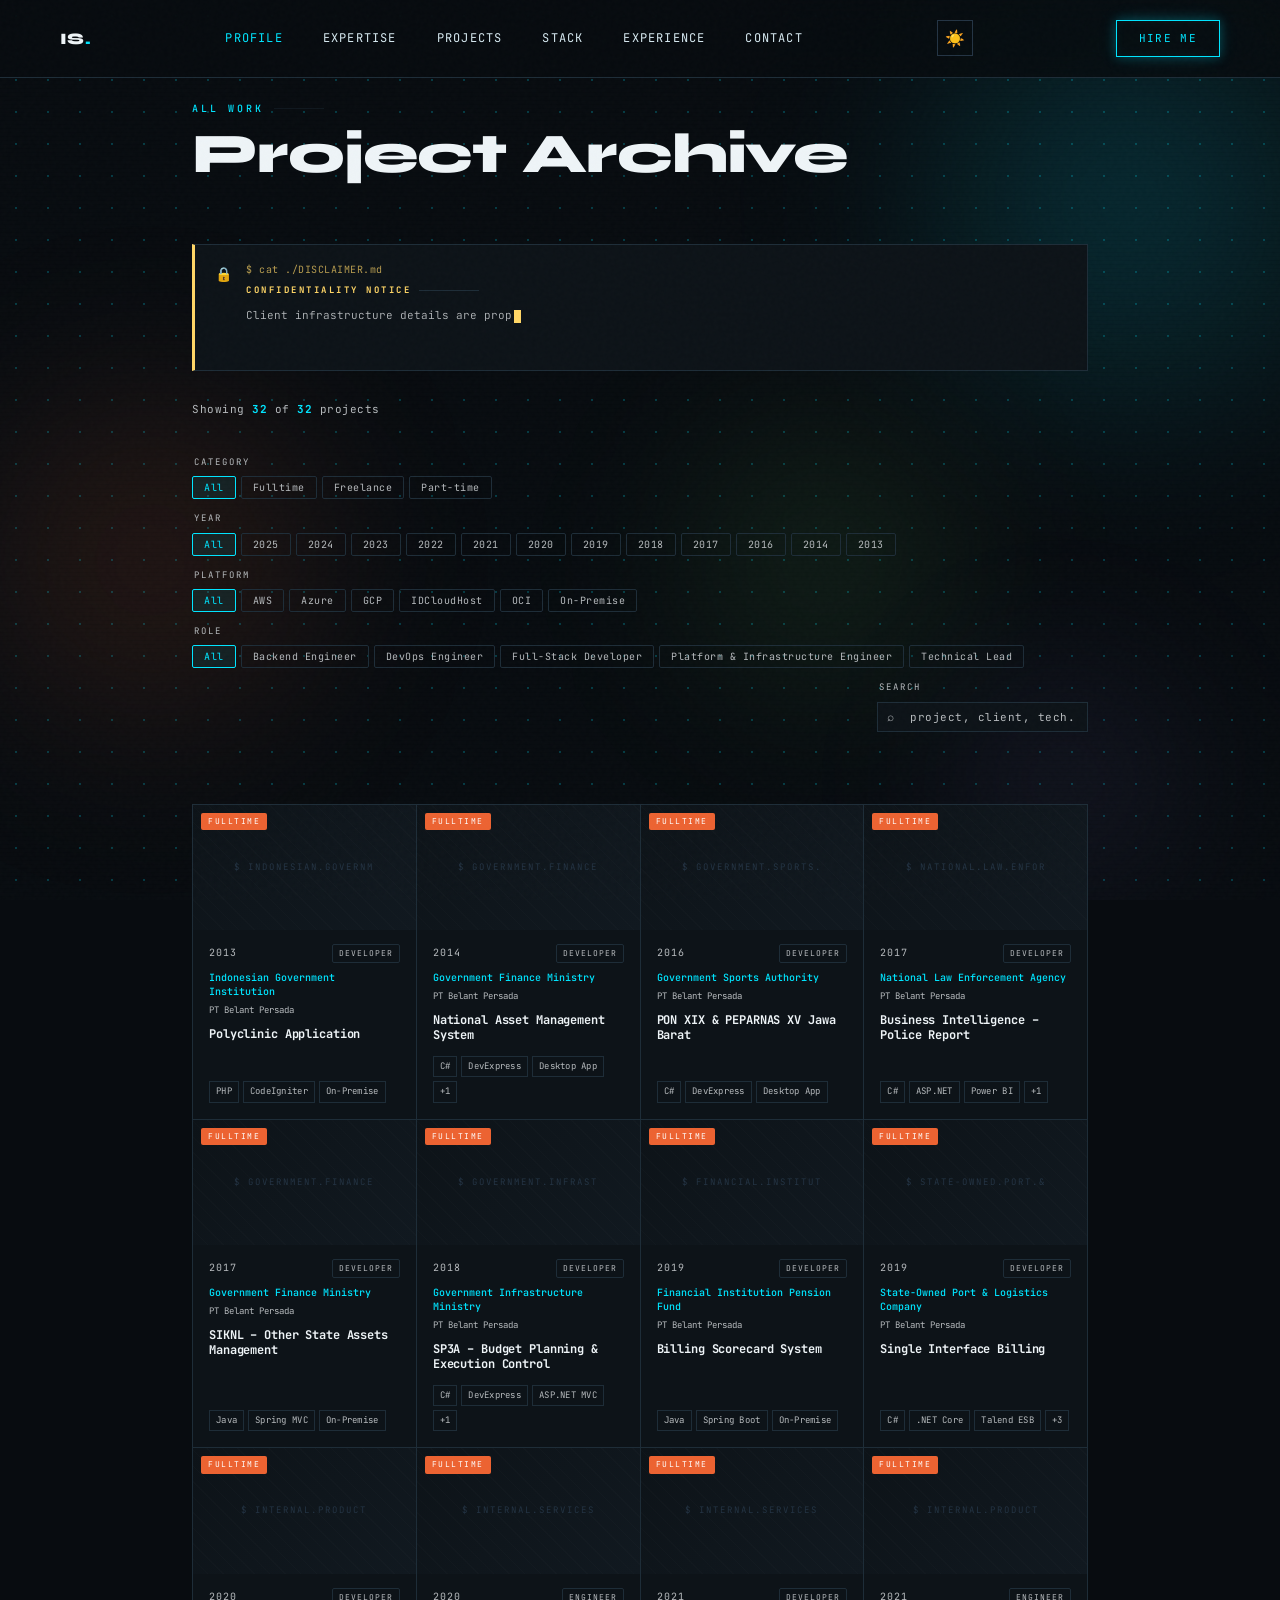
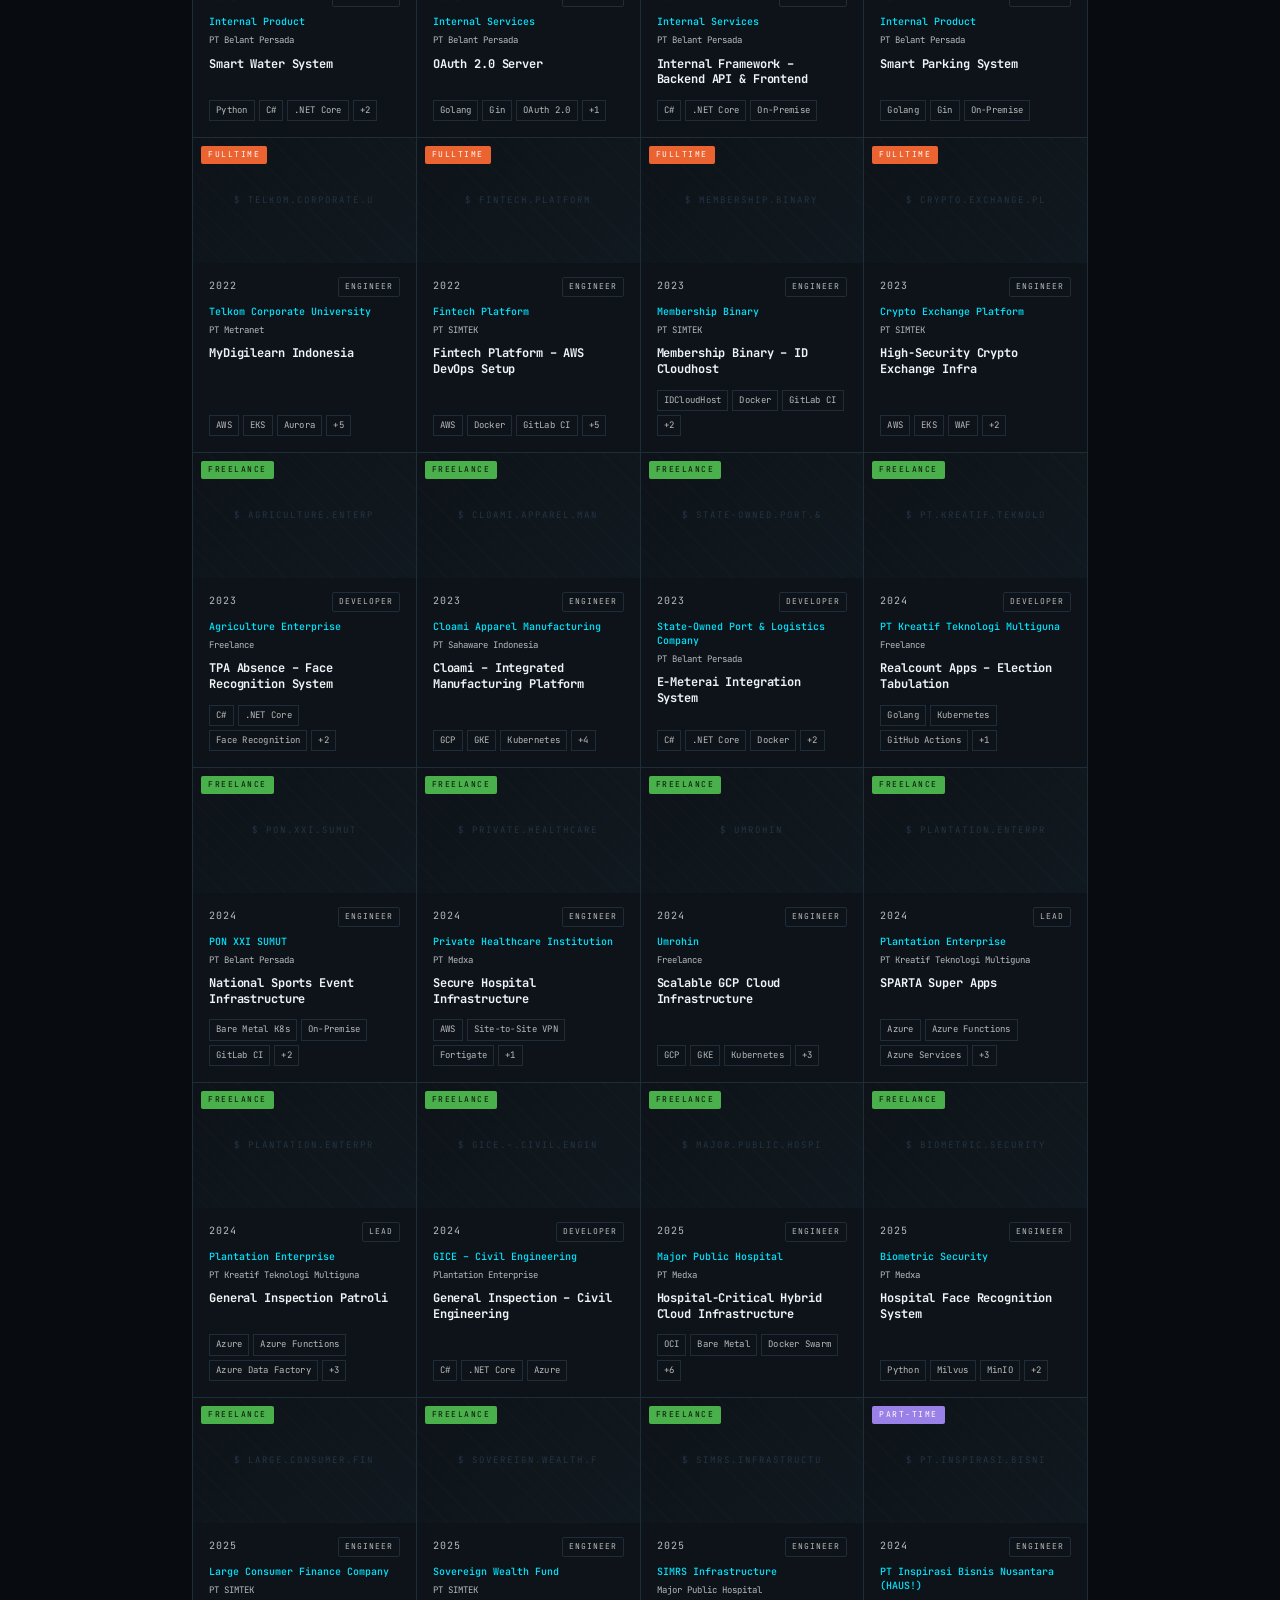
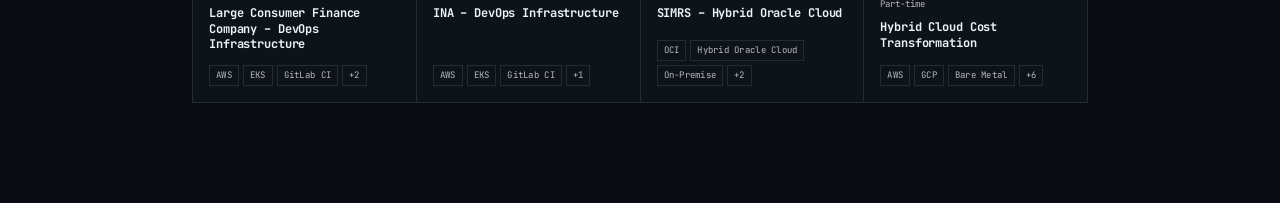
==== commit 9a11446a: "Update nda" ====
--- a/projects/index.html
+++ b/projects/index.html
@@ -243,40 +243,40 @@
 <script>
 const projects = [
   // ── FULLTIME – BELANT PERSADA ──
-  { year:2013, cat:"fulltime", client:"Sekretariat Negara", company:"PT Belant Persada", title:"Polyclinic Application", role:"Full-Stack Developer", platform:"On-Premise", tags:["PHP","CodeIgniter","On-Premise"], desc:"Developed polyclinic management application for Sekretariat Negara. Handled patient records, appointments, and medical data management.", imgs:[] },
-  { year:2014, cat:"fulltime", client:"Kementerian Keuangan", company:"PT Belant Persada", title:"SIMAN – State Asset Management", role:"Full-Stack Developer", platform:"On-Premise", tags:["C#","DevExpress","Desktop App","On-Premise"], desc:"Desktop application for state asset management across the Ministry of Finance. Handled asset registration, depreciation, and reporting.", imgs:[] },
-  { year:2016, cat:"fulltime", client:"Kementerian Pemuda & Olahraga", company:"PT Belant Persada", title:"PON XIX & PEPARNAS XV Jawa Barat", role:"Full-Stack Developer", platform:"On-Premise", tags:["C#","DevExpress","Desktop App"], desc:"Developed desktop application for PON XIX & PEPARNAS XV event management in Jawa Barat. Managed athlete data, scheduling, and results tabulation.", imgs:[] },
-  { year:2017, cat:"fulltime", client:"PUSIKNAS BARESKRIM POLRI", company:"PT Belant Persada", title:"Business Intelligence – Police Report", role:"Full-Stack Developer", platform:"On-Premise", tags:["C#","ASP.NET","Power BI","On-Premise"], desc:"Built business intelligence dashboard for PUSIKNAS BARESKRIM POLRI. Integrated Power BI for crime data visualization and reporting analytics.", imgs:[] },
-  { year:2017, cat:"fulltime", client:"Kementerian Keuangan", company:"PT Belant Persada", title:"SIKNL – Other State Assets Management", role:"Full-Stack Developer", platform:"On-Premise", tags:["Java","Spring MVC","On-Premise"], desc:"Developed state assets management system for Ministry of Finance. Handled non-land asset lifecycle from procurement to disposal.", imgs:[] },
-  { year:2018, cat:"fulltime", client:"Kementerian PUPR", company:"PT Belant Persada", title:"SP3A – Budget Planning & Execution Control", role:"Full-Stack Developer", platform:"On-Premise", tags:["C#","DevExpress","ASP.NET MVC","On-Premise"], desc:"Budget planning and execution control system for Ministry of Public Works. Managed project budgets, disbursement tracking, and financial reporting.", imgs:[] },
-  { year:2019, cat:"fulltime", client:"DAPEN BI", company:"PT Belant Persada", title:"Billing Scorecard System", role:"Full-Stack Developer", platform:"On-Premise", tags:["Java","Spring Boot","On-Premise"], desc:"Billing and scorecard system for DAPEN BI (Bank Indonesia Pension Fund). Managed billing cycles, payment tracking, and performance scorecards.", imgs:[] },
-  { year:2019, cat:"fulltime", client:"PT Multi Terminal Indonesia", company:"PT Belant Persada", title:"Single Interface Billing", role:"Full-Stack Developer", platform:"On-Premise", tags:["C#",".NET Core","Talend ESB","PHP","Phalcon","On-Premise"], desc:"Unified billing interface for PT Multi Terminal Indonesia (IPC Pelindo). Integrated multiple billing systems via ESB for streamlined logistics billing.", imgs:[] },
+  { year:2013, cat:"fulltime", client:"Indonesian Government Institution", company:"PT Belant Persada", title:"Polyclinic Application", role:"Full-Stack Developer", platform:"On-Premise", tags:["PHP","CodeIgniter","On-Premise"], desc:"Developed polyclinic management application for Indonesian Government Institution. Handled patient records, appointments, and medical data management.", imgs:[] },
+  { year:2014, cat:"fulltime", client:"Government Finance Ministry", company:"PT Belant Persada", title:"National Asset Management System", role:"Full-Stack Developer", platform:"On-Premise", tags:["C#","DevExpress","Desktop App","On-Premise"], desc:"Desktop application for state asset management across the Ministry of Finance. Handled asset registration, depreciation, and reporting.", imgs:[] },
+  { year:2016, cat:"fulltime", client:"Government Sports Authority", company:"PT Belant Persada", title:"PON XIX & PEPARNAS XV Jawa Barat", role:"Full-Stack Developer", platform:"On-Premise", tags:["C#","DevExpress","Desktop App"], desc:"Developed desktop application for PON XIX & PEPARNAS XV event management in Jawa Barat. Managed athlete data, scheduling, and results tabulation.", imgs:[] },
+  { year:2017, cat:"fulltime", client:"National Law Enforcement Agency", company:"PT Belant Persada", title:"Business Intelligence – Police Report", role:"Full-Stack Developer", platform:"On-Premise", tags:["C#","ASP.NET","Power BI","On-Premise"], desc:"Built business intelligence dashboard for National Law Enforcement Agency. Integrated Power BI for crime data visualization and reporting analytics.", imgs:[] },
+  { year:2017, cat:"fulltime", client:"Government Finance Ministry", company:"PT Belant Persada", title:"SIKNL – Other State Assets Management", role:"Full-Stack Developer", platform:"On-Premise", tags:["Java","Spring MVC","On-Premise"], desc:"Developed state assets management system for Ministry of Finance. Handled non-land asset lifecycle from procurement to disposal.", imgs:[] },
+  { year:2018, cat:"fulltime", client:"Government Infrastructure Ministry", company:"PT Belant Persada", title:"SP3A – Budget Planning & Execution Control", role:"Full-Stack Developer", platform:"On-Premise", tags:["C#","DevExpress","ASP.NET MVC","On-Premise"], desc:"Budget planning and execution control system for Ministry of Public Works. Managed project budgets, disbursement tracking, and financial reporting.", imgs:[] },
+  { year:2019, cat:"fulltime", client:"Financial Institution Pension Fund", company:"PT Belant Persada", title:"Billing Scorecard System", role:"Full-Stack Developer", platform:"On-Premise", tags:["Java","Spring Boot","On-Premise"], desc:"Billing and scorecard system for Financial Institution Pension Fund (Bank Indonesia Pension Fund). Managed billing cycles, payment tracking, and performance scorecards.", imgs:[] },
+  { year:2019, cat:"fulltime", client:"State-Owned Port & Logistics Company", company:"PT Belant Persada", title:"Single Interface Billing", role:"Full-Stack Developer", platform:"On-Premise", tags:["C#",".NET Core","Talend ESB","PHP","Phalcon","On-Premise"], desc:"Unified billing interface for State-Owned Port & Logistics Company. Integrated multiple billing systems via ESB for streamlined logistics billing.", imgs:[] },
   { year:2020, cat:"fulltime", client:"Internal Product", company:"PT Belant Persada", title:"Smart Water System", role:"Full-Stack Developer", platform:"GCP", tags:["Python","C#",".NET Core","Google Cloud IoT","GCP"], desc:"IoT-based smart water management system leveraging Google Cloud IoT Core. Monitored water quality and flow data with real-time event-driven alerts.", imgs:[] },
   { year:2020, cat:"fulltime", client:"Internal Services", company:"PT Belant Persada", title:"OAuth 2.0 Server", role:"Backend Engineer", platform:"On-Premise", tags:["Golang","Gin","OAuth 2.0","On-Premise"], desc:"Built internal OAuth 2.0 authorization server in Golang. Provided centralized identity and access management across internal services.", imgs:[] },
   { year:2021, cat:"fulltime", client:"Internal Services", company:"PT Belant Persada", title:"Internal Framework – Backend API & Frontend", role:"Full-Stack Developer", platform:"On-Premise", tags:["C#",".NET Core","On-Premise"], desc:"Developed internal framework for backend API and frontend standards. Established reusable components and development conventions across projects.", imgs:[] },
   { year:2021, cat:"fulltime", client:"Internal Product", company:"PT Belant Persada", title:"Smart Parking System", role:"Backend Engineer", platform:"On-Premise", tags:["Golang","Gin","On-Premise"], desc:"Backend API for smart parking management system. Handled real-time slot detection, booking, and payment processing.", imgs:[] },
-  { year:2022, cat:"fulltime", client:"Telkom Corporate University", company:"PT Metranet", title:"MyDigilearn Indonesia", role:"DevOps Engineer", platform:"AWS", tags:["AWS","EKS","EC2","ECS","EFS","EBS","RDS","Aurora","Jenkins","Prometheus","Grafana","Elastic Search","Ansible","AWS CLI"], desc:"Setup DevOps on AWS Cloud for Telkom CorpU product. Architected Kubernetes Cluster with comprehensive monitoring using Prometheus & Grafana and centralized logging via ELK stack.", imgs:[] },
-  { year:2022, cat:"fulltime", client:"Koinku", company:"PT SIMTEK", title:"Koinku – AWS DevOps Setup", role:"DevOps Engineer", platform:"AWS", tags:["AWS","Docker","GitLab CI","VPC","EC2","RDS","Load Balancer","Lambda"], desc:"Setup DevOps infrastructure on AWS Cloud for Koinku. Implemented Docker-based architecture with GitLab CI pipeline and managed AWS services including EC2, RDS, and Lambda.", imgs:[] },
+  { year:2022, cat:"fulltime", client:"Telkom Corporate University", company:"PT Metranet", title:"MyDigilearn Indonesia", role:"DevOps Engineer", platform:"AWS", tags:["AWS","EKS","Aurora","Jenkins","Prometheus","Grafana","Elasticsearch","Ansible"], desc:"Setup DevOps on AWS Cloud for Telkom CorpU product. Architected Kubernetes Cluster with comprehensive monitoring using Prometheus & Grafana and centralized logging via ELK stack.", imgs:[] },
+  { year:2022, cat:"fulltime", client:"Fintech Platform", company:"PT SIMTEK", title:"Fintech Platform – AWS DevOps Setup", role:"DevOps Engineer", platform:"AWS", tags:["AWS","Docker","GitLab CI","VPC","EC2","RDS","Load Balancer","Lambda"], desc:"Setup DevOps infrastructure on AWS Cloud for Fintech Platform. Implemented Docker-based architecture with GitLab CI pipeline and managed AWS services including EC2, RDS, and Lambda.", imgs:[] },
   { year:2023, cat:"fulltime", client:"Membership Binary", company:"PT SIMTEK", title:"Membership Binary – ID Cloudhost", role:"DevOps Engineer", platform:"IDCloudHost", tags:["IDCloudHost","Docker","GitLab CI","Ansible","VM Instance"], desc:"Setup DevOps infrastructure on ID Cloudhost for Membership Binary platform. Implemented Docker architecture with GitLab CI pipeline and Ansible automation.", imgs:[] },
-  { year:2023, cat:"fulltime", client:"Nagaexchange", company:"PT SIMTEK", title:"High-Security Crypto Exchange Infra", role:"DevOps Engineer", platform:"AWS", tags:["AWS","EKS","Terraform","Kustomize","Route 53","WAF","Shield","EFS","EBS","RDS","MongoDB","Redis","GitLab CI","Prometheus","Grafana Loki","Kong","Vault","Open VPN","AWS CLI"], desc:"Architected production EKS cluster for crypto trading platform. Security hardening with WAF & Shield. Complex microservices with Vault secrets management, Kong API Gateway, and zero public exposure.", imgs:[] },
+  { year:2023, cat:"fulltime", client:"Crypto Exchange Platform", company:"PT SIMTEK", title:"High-Security Crypto Exchange Infra", role:"DevOps Engineer", platform:"AWS", tags:["AWS","EKS","WAF","Terraform","Kustomize"], desc:"Architected production EKS cluster for crypto trading platform. Security hardening with WAF & Shield. Complex microservices with Vault secrets management, Kong API Gateway, and zero public exposure.", imgs:[] },
   // ── FREELANCE ──
-  { year:2023, cat:"freelance", client:"Teladan Prima Agri, PT", company:"Freelance", title:"TPA Absence – Face Recognition System", role:"Full-Stack Developer", platform:"On-Premise", tags:["C#",".NET Core","Face Recognition","NFC","On-Premise"], desc:"Full-stack development of an absence system with face recognition and NFC for Teladan Prima Agri. Integrated biometric identification for accurate employee attendance tracking.", imgs:[] },
+  { year:2023, cat:"freelance", client:"Agriculture Enterprise", company:"Freelance", title:"TPA Absence – Face Recognition System", role:"Full-Stack Developer", platform:"On-Premise", tags:["C#",".NET Core","Face Recognition","NFC","On-Premise"], desc:"Full-stack development of an absence system with face recognition and NFC for Teladan Prima Agri. Integrated biometric identification for accurate employee attendance tracking.", imgs:[] },
   { year:2023, cat:"freelance", client:"Cloami Apparel Manufacturing", company:"PT Sahaware Indonesia", title:"Cloami – Integrated Manufacturing Platform", role:"DevOps Engineer", platform:"GCP", tags:["GCP","GKE","Kubernetes","GitLab CI","Terraform","Ansible","Kustomize"], desc:"Architected scalable production environment on Google Cloud for apparel manufacturing. Implemented full IaC for consistent provisioning and automated deployment workflows.", imgs:[] },
-  { year:2023, cat:"freelance", client:"PT Multi Terminal Indonesia", company:"PT Belant Persada", title:"E-Meterai Integration System", role:"Full-Stack Developer", platform:"On-Premise", tags:["C#",".NET Core","Docker","Talend ESB","On-Premise"], desc:"Developed and integrated e-Meterai electronic stamp system into corporate logistics workflows. Managed secure document signing and data exchange via Enterprise Service Bus.", imgs:[] },
-  { year:2024, cat:"freelance", client:"Kreatif Teknologi Multiguna, PT", company:"Freelance", title:"Realcount Apps – Election Tabulation", role:"Full-Stack Developer", platform:"IDCloudHost", tags:["Golang","Kubernetes","GitHub Actions","Ansible"], desc:"High-concurrency backend in Golang for 2024 election result tabulation. Handled simultaneous submissions from thousands of polling stations with real-time aggregation at national scale.", imgs:[] },
+  { year:2023, cat:"freelance", client:"State-Owned Port & Logistics Company", company:"PT Belant Persada", title:"E-Meterai Integration System", role:"Full-Stack Developer", platform:"On-Premise", tags:["C#",".NET Core","Docker","Talend ESB","On-Premise"], desc:"Developed and integrated e-Meterai electronic stamp system into corporate logistics workflows. Managed secure document signing and data exchange via Enterprise Service Bus.", imgs:[] },
+  { year:2024, cat:"freelance", client:"PT Kreatif Teknologi Multiguna", company:"Freelance", title:"Realcount Apps – Election Tabulation", role:"Full-Stack Developer", platform:"IDCloudHost", tags:["Golang","Kubernetes","GitHub Actions","Ansible"], desc:"High-concurrency backend in Golang for 2024 election result tabulation. Handled simultaneous submissions from thousands of polling stations with real-time aggregation at national scale.", imgs:[] },
   { year:2024, cat:"freelance", client:"PON XXI SUMUT", company:"PT Belant Persada", title:"National Sports Event Infrastructure", role:"DevOps Engineer", platform:"On-Premise", tags:["Bare Metal K8s","On-Premise","GitLab CI","Ansible","Kubernetes"], desc:"Architected high-traffic on-premise Kubernetes infrastructure for national-scale sports data management. Automated deployment and ensured high availability under event-day peak load.", imgs:[] },
-  { year:2024, cat:"freelance", client:"RSOJ Pertamina Makassar", company:"PT Medxa", title:"Secure Hospital Infrastructure", role:"DevOps Engineer", platform:"AWS", tags:["AWS","Site-to-Site VPN","Fortigate","On-Premise"], desc:"Engineered secure networking bridge between AWS Cloud and On-Premise data centers for Pertamina hospital. Implemented Site-to-Site VPN with Fortigate for encrypted data transmission.", imgs:[] },
+  { year:2024, cat:"freelance", client:"Private Healthcare Institution", company:"PT Medxa", title:"Secure Hospital Infrastructure", role:"DevOps Engineer", platform:"AWS", tags:["AWS","Site-to-Site VPN","Fortigate","On-Premise"], desc:"Engineered secure networking bridge between AWS Cloud and On-Premise data centers for Private Healthcare Institution. Implemented Site-to-Site VPN with Fortigate for encrypted data transmission.", imgs:[] },
   { year:2024, cat:"freelance", client:"Umrohin", company:"Freelance", title:"Scalable GCP Cloud Infrastructure", role:"DevOps Engineer", platform:"GCP", tags:["GCP","GKE","Kubernetes","GitHub Actions","Terraform","Ansible"], desc:"Designed and implemented scalable cloud infrastructure on GCP for Umrah travel platform. Managed VPC configurations and automated provisioning of managed Kubernetes services.", imgs:[] },
-  { year:2024, cat:"freelance", client:"Bumitama Agri Ltd.", company:"PT Kreatif Technology Multiguna", title:"SPARTA Super Apps", role:"Technical Lead", platform:"Azure", tags:["Azure","Azure Functions","Azure Services","Azure DevOps","C#","Flutter"], desc:"Led technical architecture and development of enterprise super-app for the plantation industry. Managed complex data integration and serverless functions using the Azure ecosystem.", imgs:[] },
-  { year:2024, cat:"freelance", client:"Bumitama Agri Ltd.", company:"PT Kreatif Technology Multiguna", title:"General Inspection Patroli", role:"Technical Lead", platform:"Azure", tags:["Azure","Azure Functions","Azure Data Factory","Azure DevOps","C#","Flutter"], desc:"Offline-First mobile inspection system for remote plantation field operations. Automated background sync to Azure once connectivity is restored.", imgs:[] },
-  { year:2024, cat:"freelance", client:"GICE – Civil Engineering", company:"Bumitama Agri Ltd.", title:"General Inspection – Civil Engineering", role:"Full-Stack Developer", platform:"Azure", tags:["C#",".NET Core","Azure"], desc:"Full-stack development for civil engineering general inspection system at Bumitama Agri. Managed inspection workflows and reporting for plantation infrastructure.", imgs:[] },
-  { year:2025, cat:"freelance", client:"RSMH Palembang", company:"PT Medxa", title:"Hospital-Critical Hybrid Cloud Infrastructure", role:"Platform & Infrastructure Engineer", platform:"OCI", tags:["OCI","Bare Metal","Docker Swarm","Ansible","GitLab CI","Site-to-Site VPN","ZeroTier","MinIO","Disaster Recovery"], desc:"Comprehensive hybrid cloud architecture for SIMRS hospital management system. Dual Site-to-Site VPN with ZeroTier SD-WAN failover. Zero downtime disaster recovery for critical healthcare data.", imgs:[] },
+  { year:2024, cat:"freelance", client:"Plantation Enterprise", company:"PT Kreatif Teknologi Multiguna", title:"SPARTA Super Apps", role:"Technical Lead", platform:"Azure", tags:["Azure","Azure Functions","Azure Services","Azure DevOps","C#","Flutter"], desc:"Led technical architecture and development of enterprise super-app for the plantation industry. Managed complex data integration and serverless functions using the Azure ecosystem.", imgs:[] },
+  { year:2024, cat:"freelance", client:"Plantation Enterprise", company:"PT Kreatif Teknologi Multiguna", title:"General Inspection Patroli", role:"Technical Lead", platform:"Azure", tags:["Azure","Azure Functions","Azure Data Factory","Azure DevOps","C#","Flutter"], desc:"Offline-First mobile inspection system for remote plantation field operations. Automated background sync to Azure once connectivity is restored.", imgs:[] },
+  { year:2024, cat:"freelance", client:"GICE – Civil Engineering", company:"Plantation Enterprise", title:"General Inspection – Civil Engineering", role:"Full-Stack Developer", platform:"Azure", tags:["C#",".NET Core","Azure"], desc:"Full-stack development for civil engineering general inspection system at Bumitama Agri. Managed inspection workflows and reporting for plantation infrastructure.", imgs:[] },
+  { year:2025, cat:"freelance", client:"Major Public Hospital", company:"PT Medxa", title:"Hospital-Critical Hybrid Cloud Infrastructure", role:"Platform & Infrastructure Engineer", platform:"OCI", tags:["OCI","Bare Metal","Docker Swarm","Ansible","GitLab CI","Site-to-Site VPN","ZeroTier","MinIO","Disaster Recovery"], desc:"Comprehensive hybrid cloud architecture for SIMRS hospital management system. Dual Site-to-Site VPN with ZeroTier SD-WAN failover. Zero downtime disaster recovery for critical healthcare data.", imgs:[] },
   { year:2025, cat:"freelance", client:"Biometric Security", company:"PT Medxa", title:"Hospital Face Recognition System", role:"Backend Engineer", platform:"OCI", tags:["Python","Milvus","MinIO","OCI","Docker"], desc:"Biometric identification for hospital security using Milvus vector database for face similarity search integrated with Python recognition models on OCI.", imgs:[] },
-  { year:2025, cat:"freelance", client:"WOM Finance", company:"PT SIMTEK", title:"WOM Finance – DevOps Infrastructure", role:"DevOps Engineer", platform:"AWS", tags:["AWS","EKS","GitLab CI","Jenkins","SonarQube"], desc:"DevOps infrastructure management for WOM Finance. Implemented high availability and security compliance across production environments.", imgs:[] },
-  { year:2025, cat:"freelance", client:"Indonesia Investment Authority (INA)", company:"PT SIMTEK", title:"INA – DevOps Infrastructure", role:"DevOps Engineer", platform:"AWS", tags:["AWS","EKS","GitLab CI","Jenkins"], desc:"DevOps infrastructure for Indonesia Investment Authority. Managed secure and compliant cloud infrastructure for government investment management platform.", imgs:[] },
-  { year:2025, cat:"freelance", client:"SIMRS Infrastructure", company:"Central General Hospital Dr. Mohammad Hoesin", title:"SIMRS – Hybrid Oracle Cloud", role:"DevOps Engineer", platform:"OCI", tags:["OCI","Hybrid Oracle Cloud","On-Premise","Docker","Ansible"], desc:"Hybrid Oracle Cloud and On-Premise infrastructure for hospital information system (SIMRS) at the largest public hospital in South Sumatra.", imgs:[] },
+  { year:2025, cat:"freelance", client:"Large Consumer Finance Company", company:"PT SIMTEK", title:"Large Consumer Finance Company – DevOps Infrastructure", role:"DevOps Engineer", platform:"AWS", tags:["AWS","EKS","GitLab CI","Jenkins","SonarQube"], desc:"DevOps infrastructure management for Large Consumer Finance Company. Implemented high availability and security compliance across production environments.", imgs:[] },
+  { year:2025, cat:"freelance", client:"Sovereign Wealth Fund", company:"PT SIMTEK", title:"INA – DevOps Infrastructure", role:"DevOps Engineer", platform:"AWS", tags:["AWS","EKS","GitLab CI","Jenkins"], desc:"DevOps infrastructure for Sovereign Wealth Fund. Managed secure and compliant cloud infrastructure for government investment management platform.", imgs:[] },
+  { year:2025, cat:"freelance", client:"SIMRS Infrastructure", company:"Major Public Hospital", title:"SIMRS – Hybrid Oracle Cloud", role:"DevOps Engineer", platform:"OCI", tags:["OCI","Hybrid Oracle Cloud","On-Premise","Docker","Ansible"], desc:"Hybrid Oracle Cloud and On-Premise infrastructure for hospital information system (SIMRS) at the largest public hospital in South Sumatra.", imgs:[] },
   // ── PART TIME ──
-  { year:2024, cat:"parttime", client:"PT Inspirasi Bisnis Nusantara (HAUS!)", company:"Part-time", title:"Hybrid Cloud Cost Transformation", role:"DevOps Engineer", platform:"AWS", tags:["AWS","GCP","Bare Metal","Kubernetes","Terraform","Cloudflare Zero Trust","GitHub Actions","Prometheus","Grafana"], desc:"Led phased cloud optimization for Haus! Indonesia — first cutting AWS costs by 32%, then migrating to bare metal Kubernetes. Result: 85% OPEX savings.", imgs:[] },
+  { year:2024, cat:"parttime", client:"PT Inspirasi Bisnis Nusantara (HAUS!)", company:"Part-time", title:"Hybrid Cloud Cost Transformation", role:"DevOps Engineer", platform:"AWS", tags:["AWS","GCP","Bare Metal","Kubernetes","Terraform","Cloudflare Zero Trust","GitHub Actions","Prometheus","Grafana"], desc:"Led phased cloud optimization for Haus! Indonesia — first cutting AWS costs by 32%, then migrating to bare metal Kubernetes. Result: significant infrastructure cost reduction and improved operational efficiency.", imgs:[] },
 ];
 
 // ── FILTER STATE ──
@@ -453,12 +453,12 @@
   document.getElementById('mYear').textContent         = p.year;
   document.getElementById('mClient').textContent       = p.client;
   document.getElementById('mClient').style.color       = accentColor;
-  document.getElementById('mCompany').textContent      = p.company;
+  document.getElementById('mCompany').textContent      = "Employer: " + p.company;
   const catEl = document.getElementById('mCat');
   catEl.textContent = p.cat==='parttime' ? 'Part-time' : p.cat.charAt(0).toUpperCase()+p.cat.slice(1);
   catEl.className   = `m-cat ${p.cat}`;
   document.getElementById('mTitle').textContent = p.title;
-  document.getElementById('mRole').textContent  = p.role;
+  document.getElementById('mRole').textContent  = "Role: "+ p.role;
   document.getElementById('mDesc').textContent  = p.desc;
   document.getElementById('mTags').innerHTML    = p.tags.map(t=>`<span class="tag">${t}</span>`).join('');
   // Build carousel
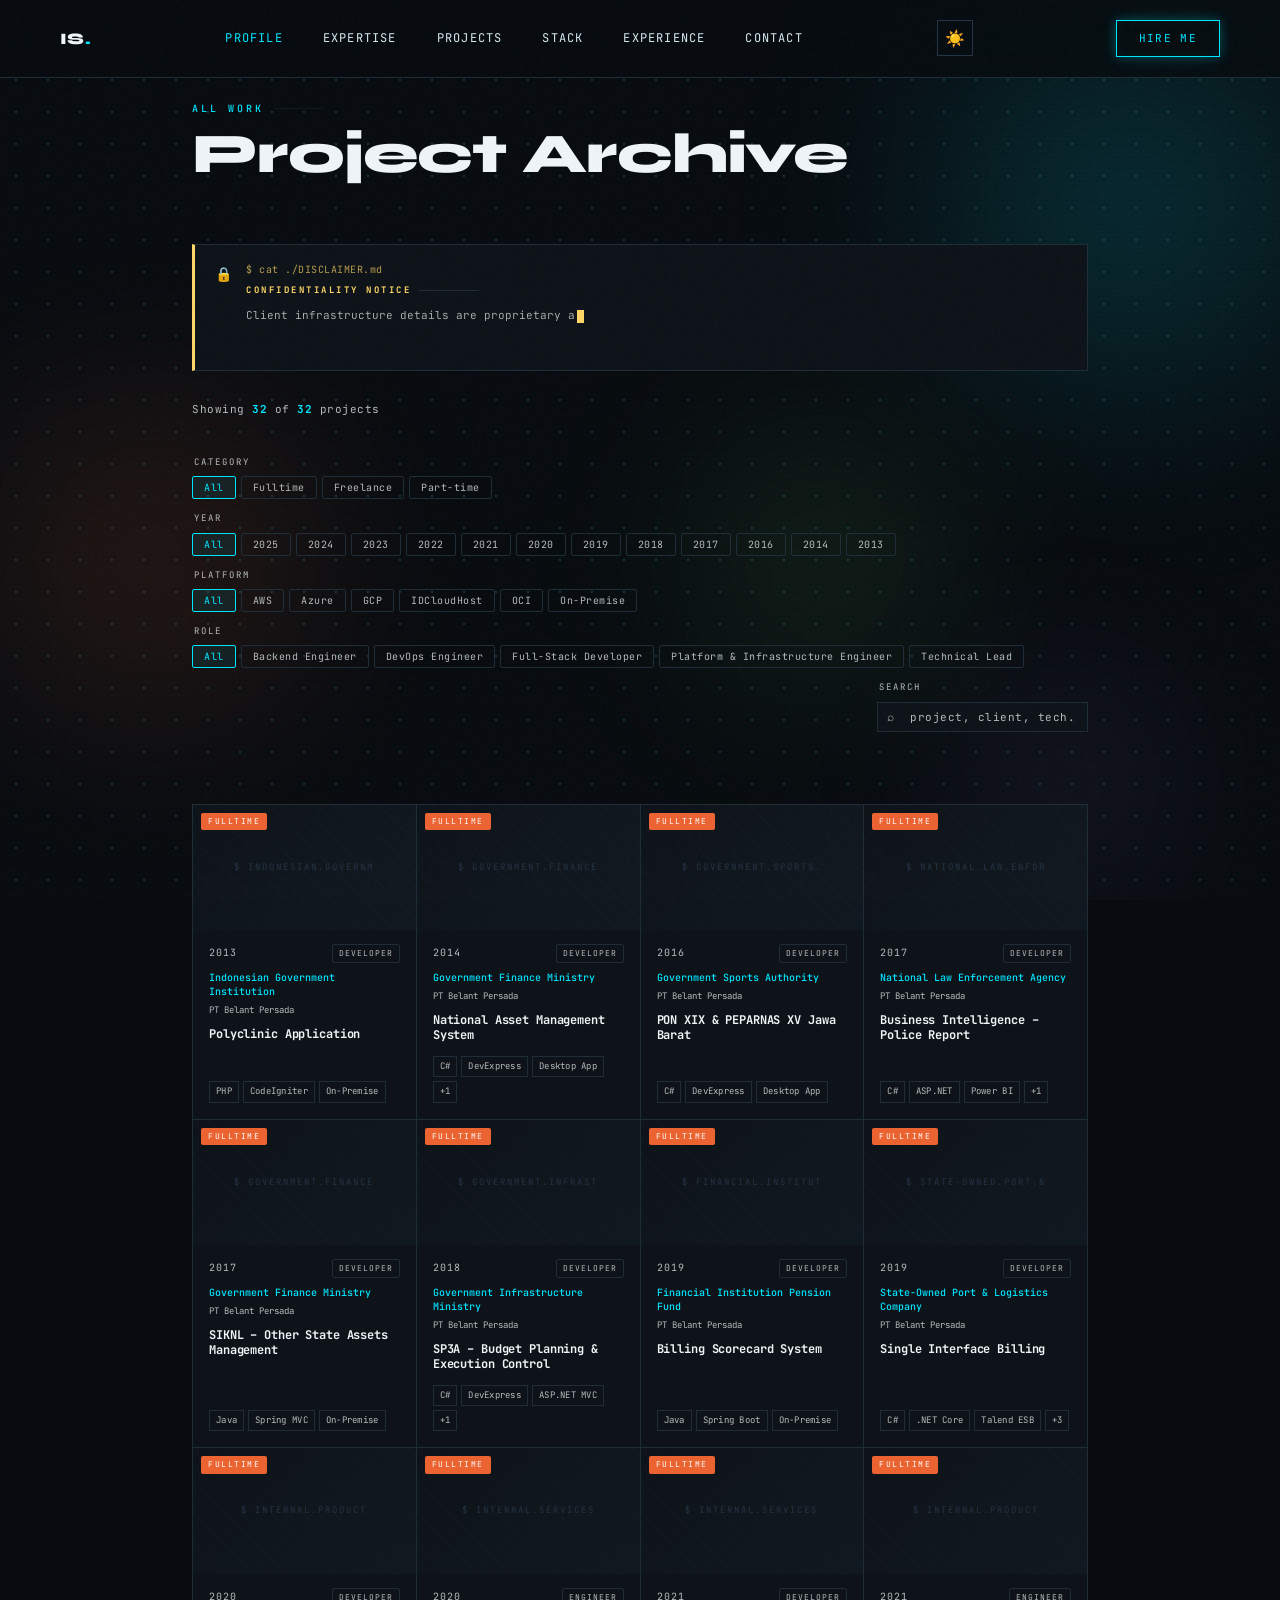
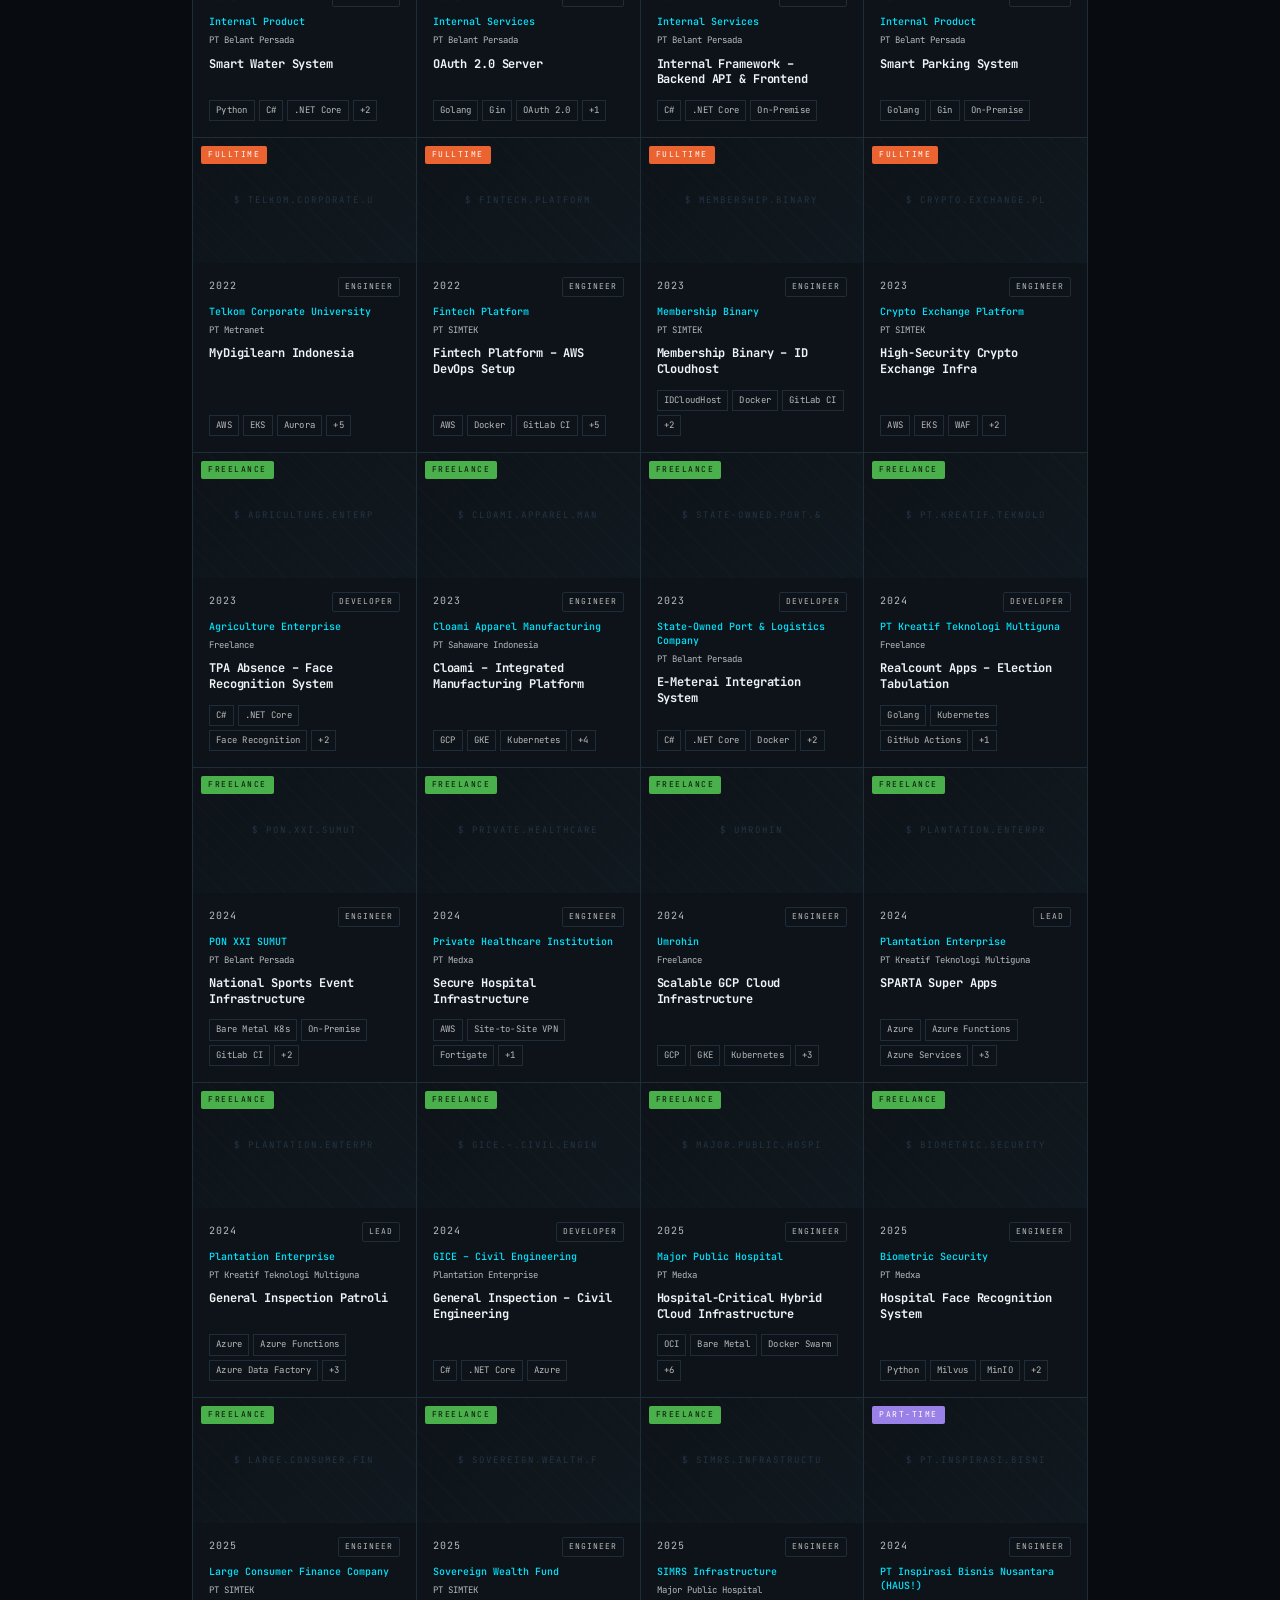
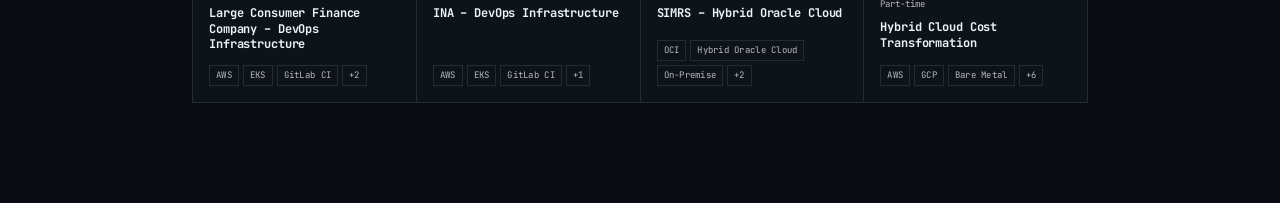
==== commit e2444bd2: "Update Link" ====
--- a/projects/index.html
+++ b/projects/index.html
@@ -39,10 +39,10 @@
     </div>
   </div>
   <ul class="nav-links">
-    <li><a href="../index.html#hero" style="color: var(--accent);">Profile</a></li>
-    <li><a href="../index.html#expertise">Expertise</a></li>
-    <li><a href="../index.html#projects">Projects</a></li>
-    <li><a href="../index.html#stack">Stack</a></li>
+    <li><a href="../#hero" style="color: var(--accent);">Profile</a></li>
+    <li><a href="../#expertise">Expertise</a></li>
+    <li><a href="../#projects">Projects</a></li>
+    <li><a href="../#stack">Stack</a></li>
     <li><a href="../#experience">Experience</a></li>
     <li><a href="../#contact">Contact</a></li>
   </ul>
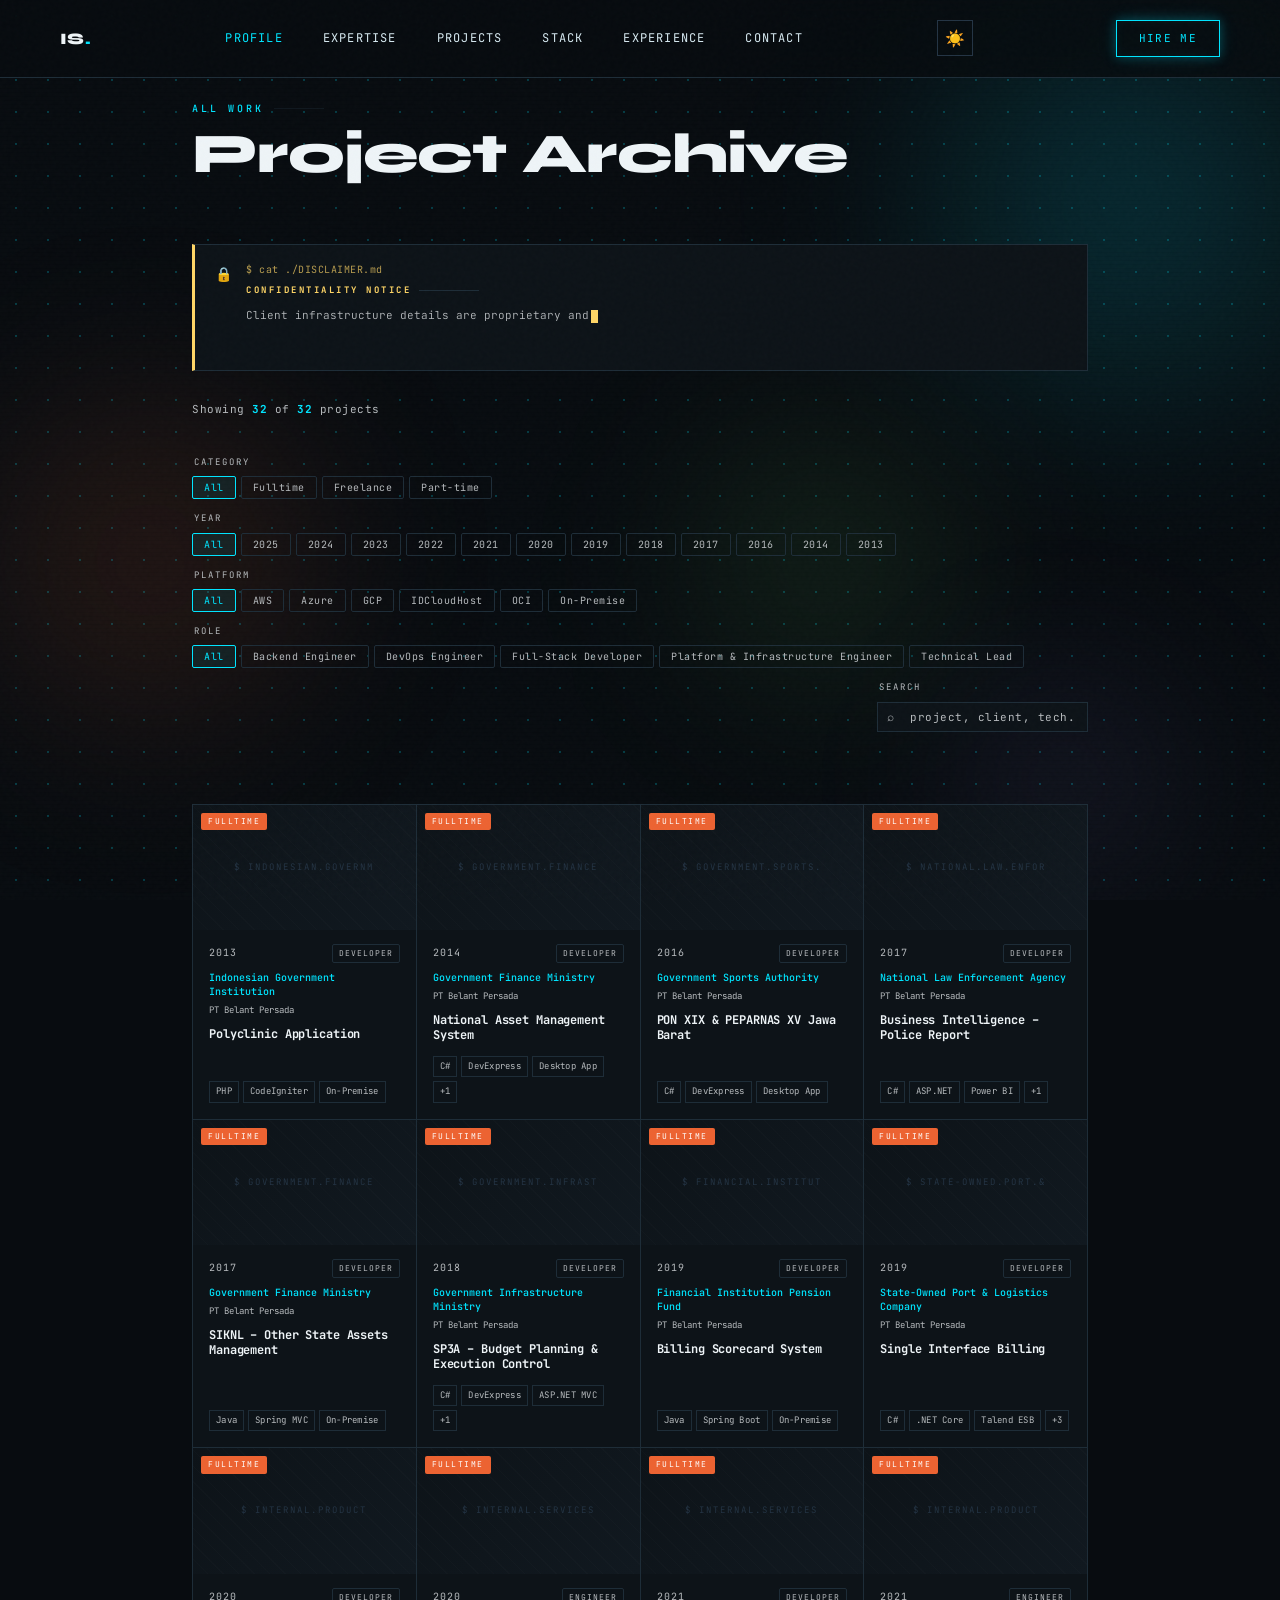
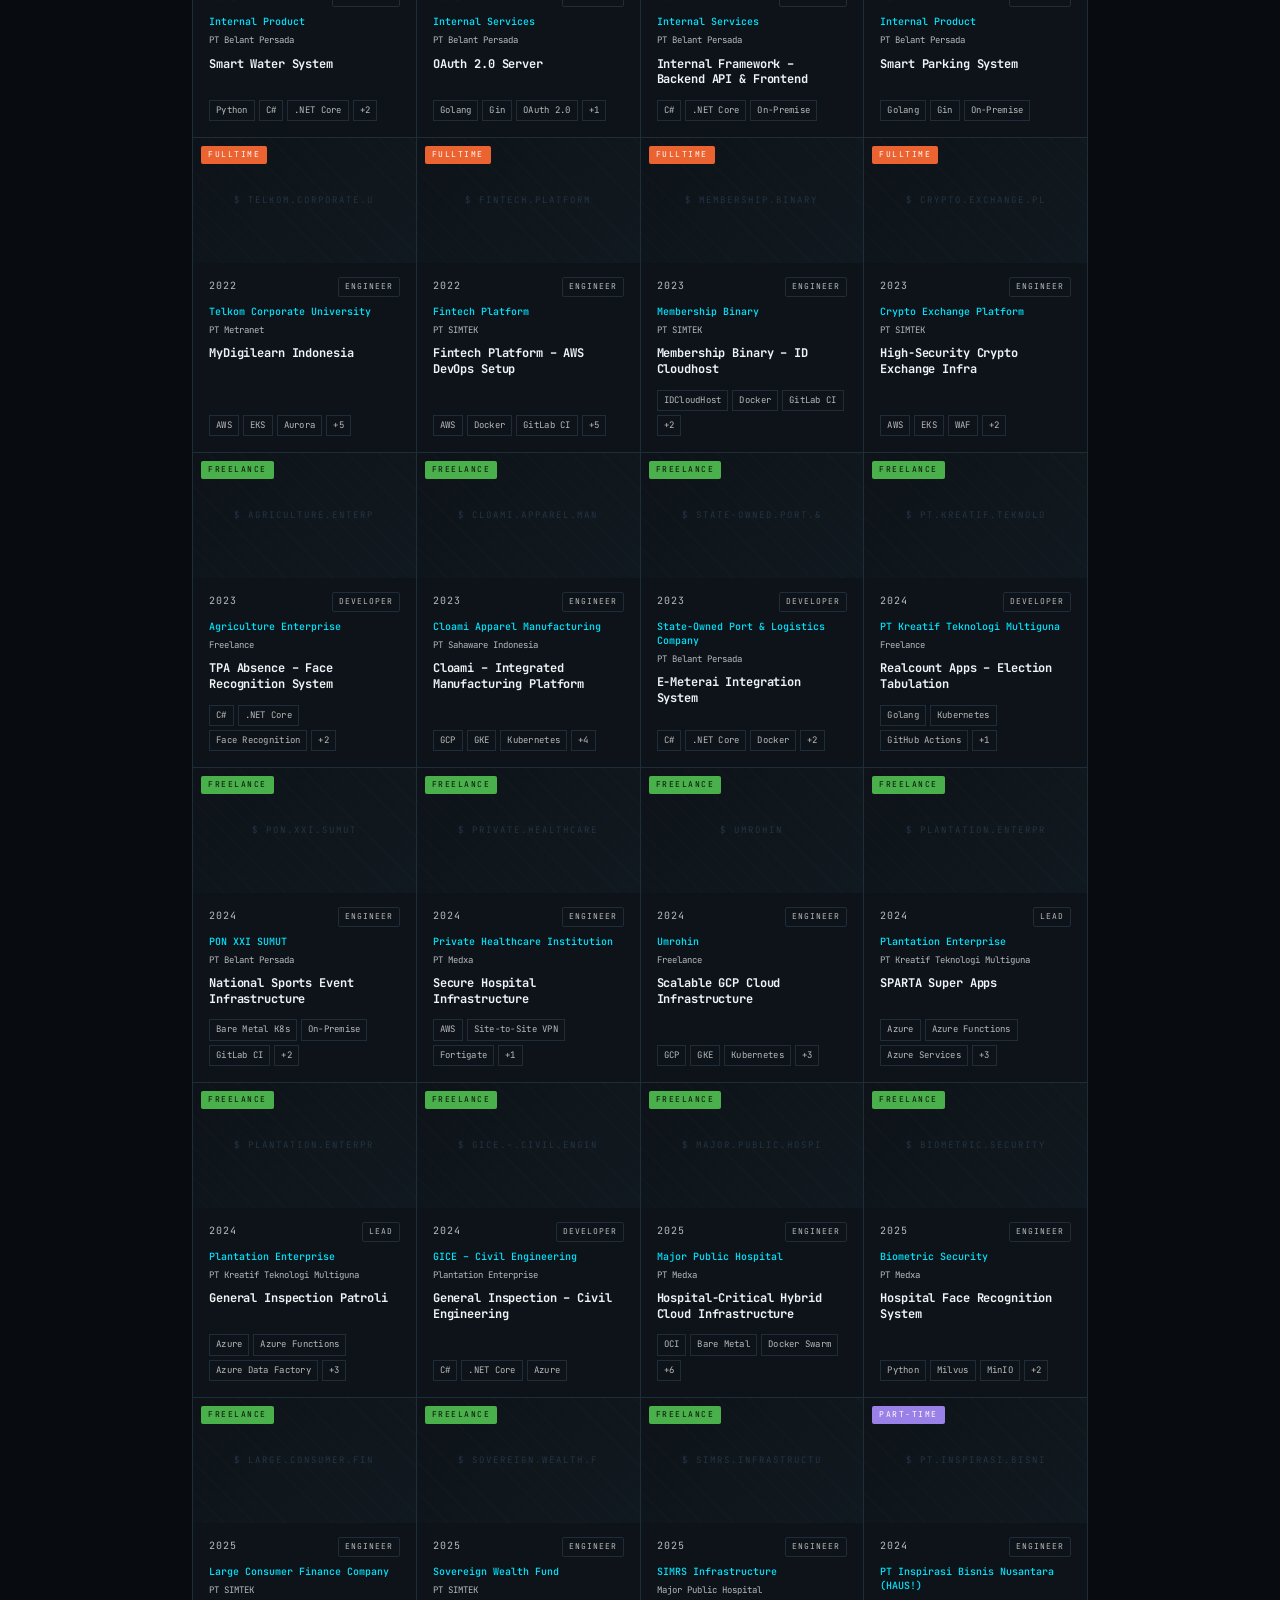
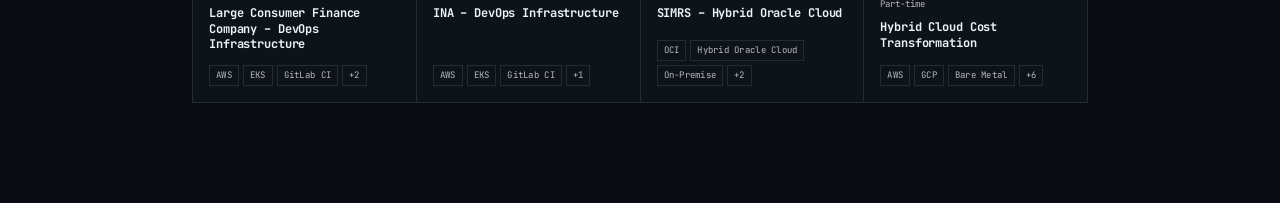
==== commit 884db148: "U[pdate Content" ====
--- a/projects/index.html
+++ b/projects/index.html
@@ -274,9 +274,9 @@
   { year:2025, cat:"freelance", client:"Biometric Security", company:"PT Medxa", title:"Hospital Face Recognition System", role:"Backend Engineer", platform:"OCI", tags:["Python","Milvus","MinIO","OCI","Docker"], desc:"Biometric identification for hospital security using Milvus vector database for face similarity search integrated with Python recognition models on OCI.", imgs:[] },
   { year:2025, cat:"freelance", client:"Large Consumer Finance Company", company:"PT SIMTEK", title:"Large Consumer Finance Company – DevOps Infrastructure", role:"DevOps Engineer", platform:"AWS", tags:["AWS","EKS","GitLab CI","Jenkins","SonarQube"], desc:"DevOps infrastructure management for Large Consumer Finance Company. Implemented high availability and security compliance across production environments.", imgs:[] },
   { year:2025, cat:"freelance", client:"Sovereign Wealth Fund", company:"PT SIMTEK", title:"INA – DevOps Infrastructure", role:"DevOps Engineer", platform:"AWS", tags:["AWS","EKS","GitLab CI","Jenkins"], desc:"DevOps infrastructure for Sovereign Wealth Fund. Managed secure and compliant cloud infrastructure for government investment management platform.", imgs:[] },
-  { year:2025, cat:"freelance", client:"SIMRS Infrastructure", company:"Major Public Hospital", title:"SIMRS – Hybrid Oracle Cloud", role:"DevOps Engineer", platform:"OCI", tags:["OCI","Hybrid Oracle Cloud","On-Premise","Docker","Ansible"], desc:"Hybrid Oracle Cloud and On-Premise infrastructure for hospital information system (SIMRS) at the largest public hospital in South Sumatra.", imgs:[] },
+  { year:2025, cat:"freelance", client:"SIMRS Infrastructure", company:"Major Public Hospital", title:"SIMRS – Hybrid Oracle Cloud", role:"DevOps Engineer", platform:"OCI", tags:["OCI","Hybrid Oracle Cloud","On-Premise","Docker","Ansible"], desc:"Architected and implemented comprehensive end-to-end hybrid cloud architecture (On-premise Bare Metal + OCI) for SIMRS Hospital Management System with site-to-site VPN for data plane connectivity and ZeroTier for secure management plane access (ZTNA), enabling both reliable data sync and zero-trust administrative access.", imgs:[] },
   // ── PART TIME ──
-  { year:2024, cat:"parttime", client:"PT Inspirasi Bisnis Nusantara (HAUS!)", company:"Part-time", title:"Hybrid Cloud Cost Transformation", role:"DevOps Engineer", platform:"AWS", tags:["AWS","GCP","Bare Metal","Kubernetes","Terraform","Cloudflare Zero Trust","GitHub Actions","Prometheus","Grafana"], desc:"Led phased cloud optimization for Haus! Indonesia — first cutting AWS costs by 32%, then migrating to bare metal Kubernetes. Result: significant infrastructure cost reduction and improved operational efficiency.", imgs:[] },
+  { year:2024, cat:"parttime", client:"PT Inspirasi Bisnis Nusantara (HAUS!)", company:"Part-time", title:"Hybrid Cloud Cost Transformation", role:"DevOps Engineer", platform:"AWS", tags:["AWS","GCP","Bare Metal","Kubernetes","Terraform","Cloudflare Zero Trust","GitHub Actions","Prometheus","Grafana"], desc:"Architected and implemented hybrid infrastructure for a fast-growing F&B chain was overspending on cloud by 3x. Led phased optimization — first cutting AWS costs by 32%, then engineering a full migration to bare metal Kubernetes. Implemented Cloudflare Zero Trust to eliminate public management exposure. Result: 85% OPEX savings.", imgs:[] },
 ];
 
 // ── FILTER STATE ──
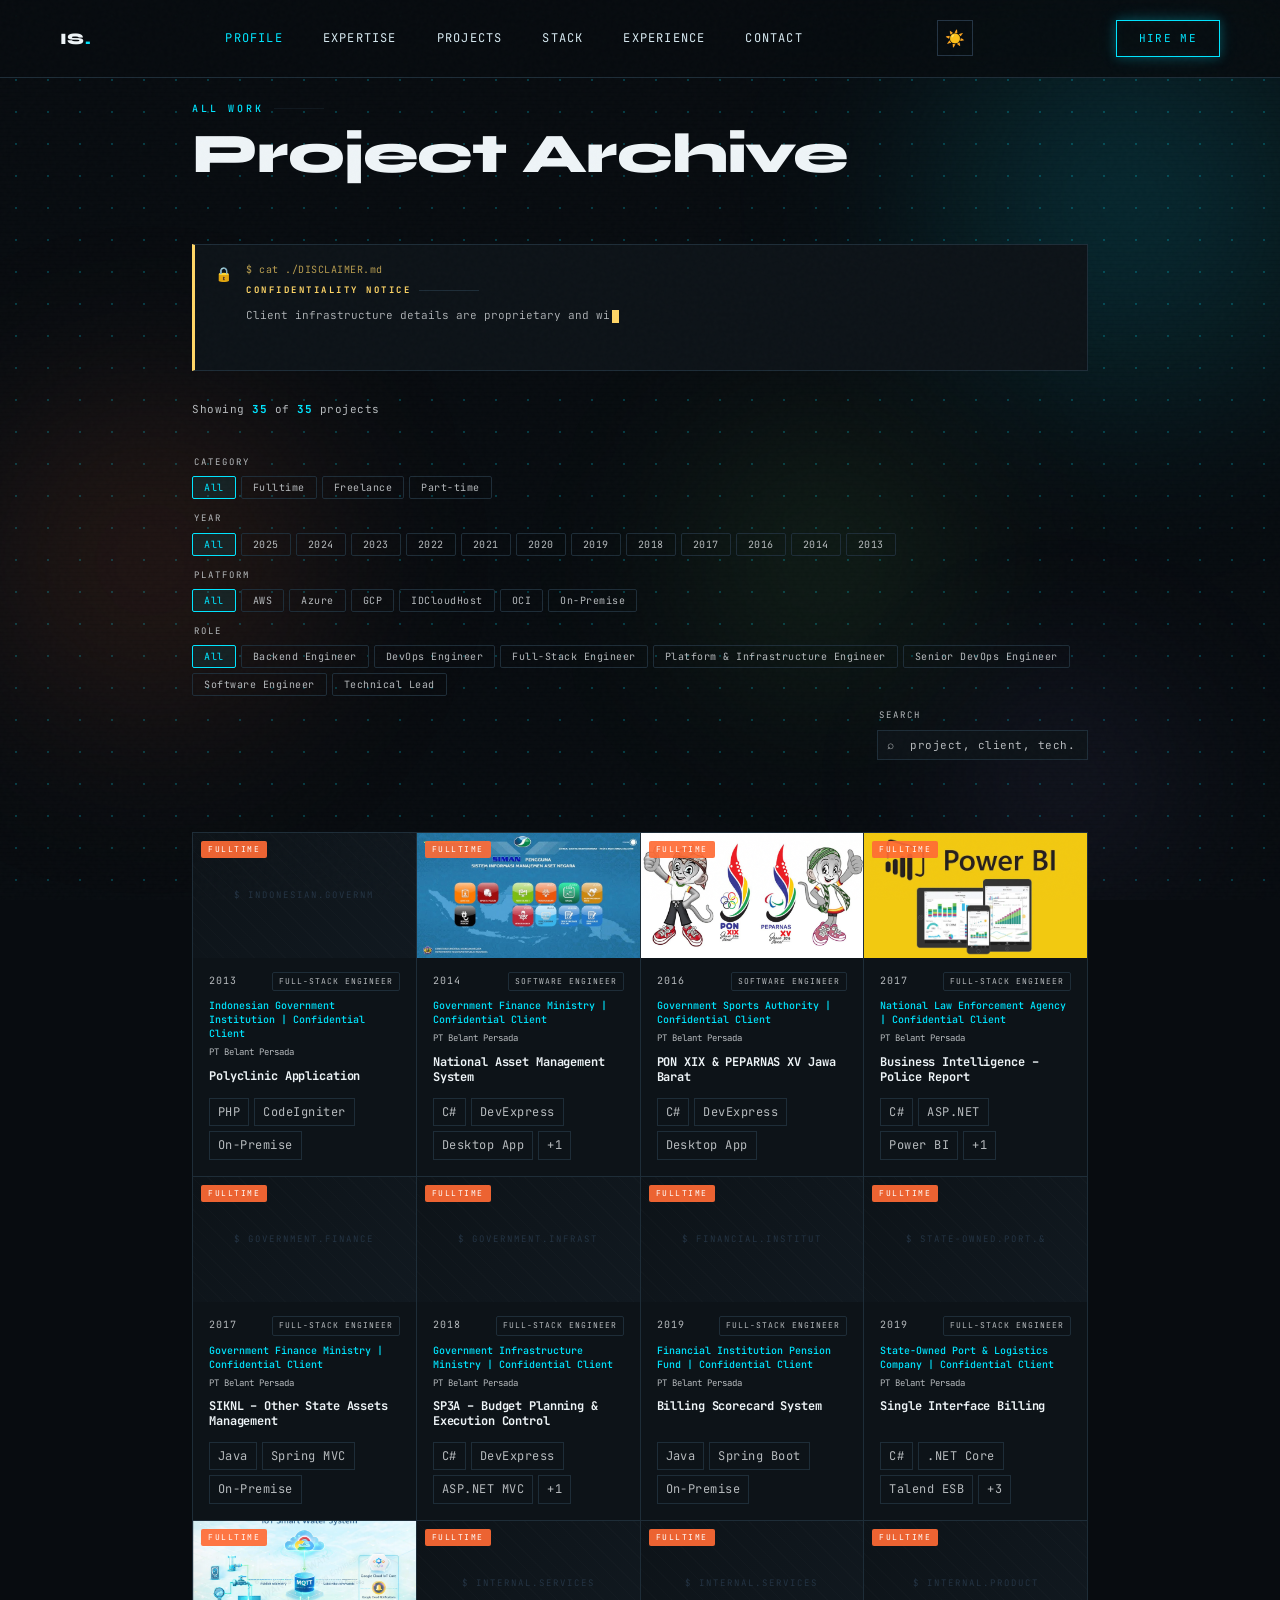
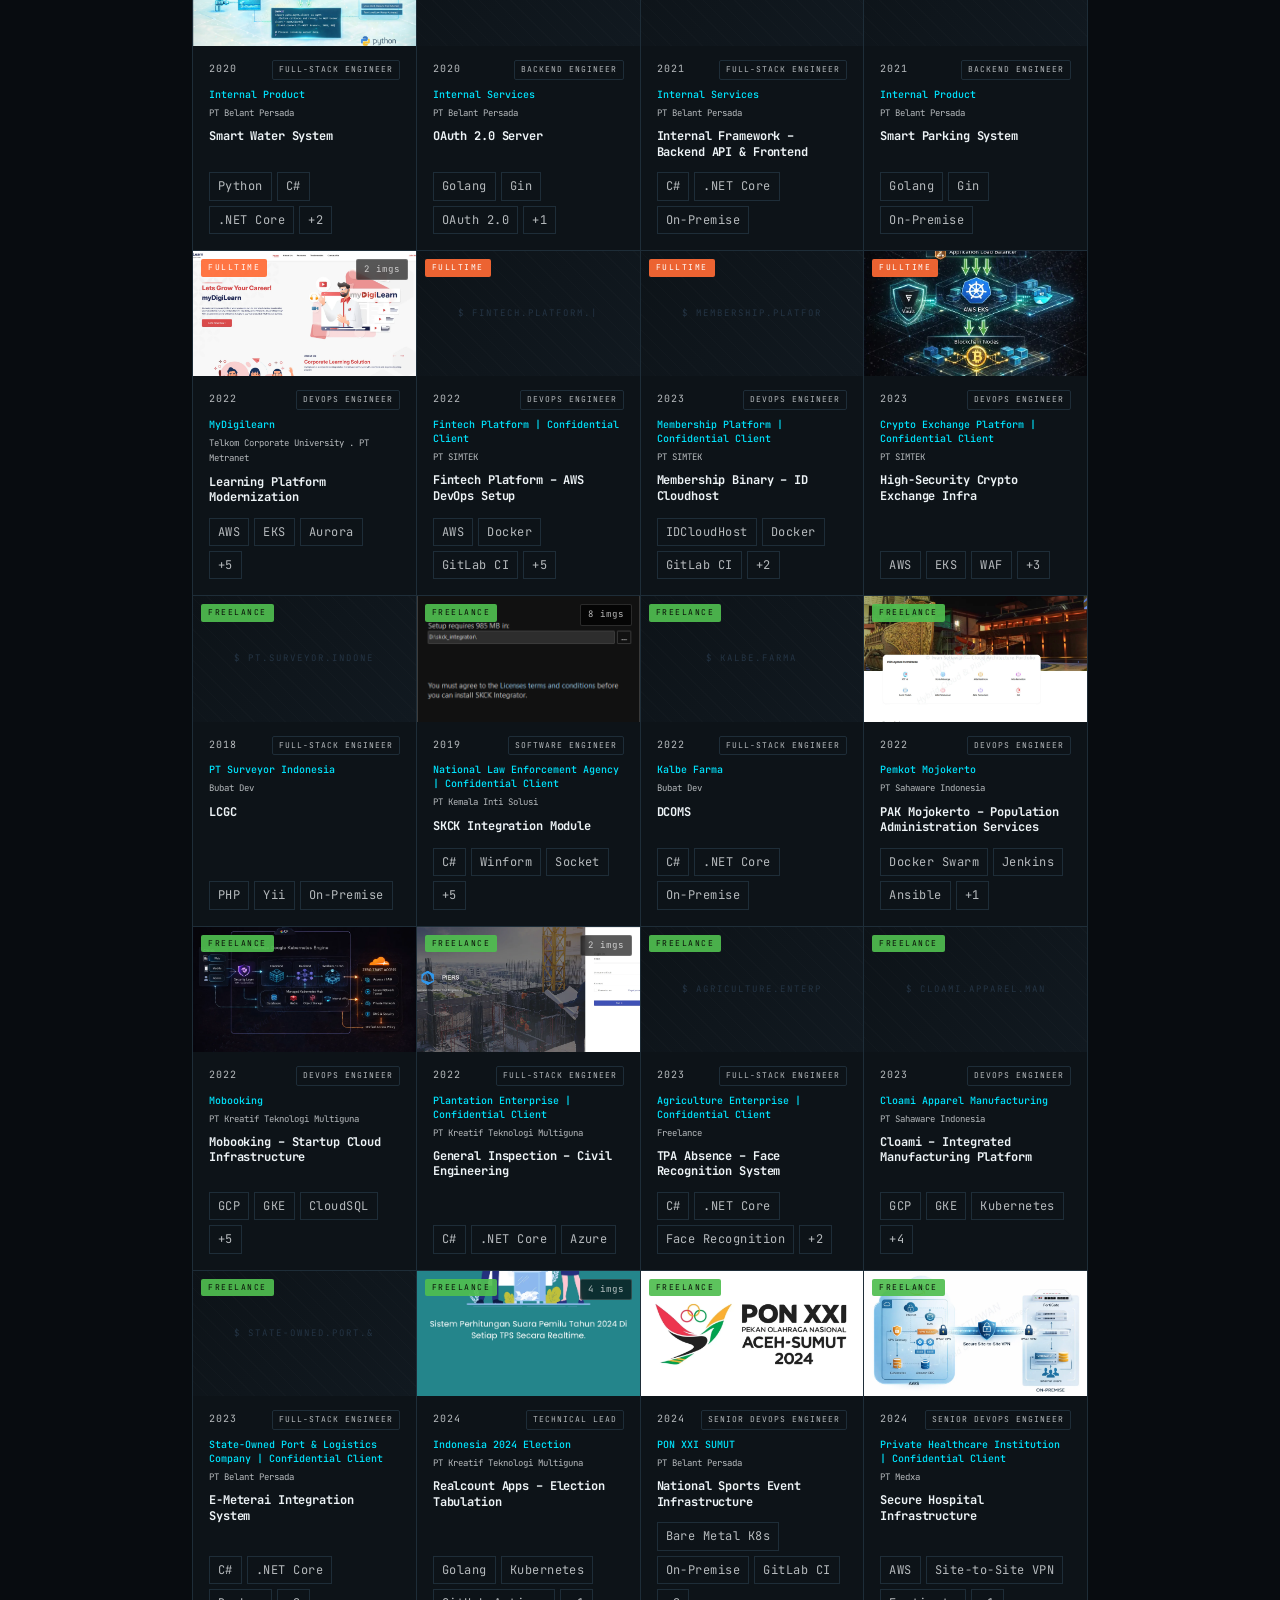
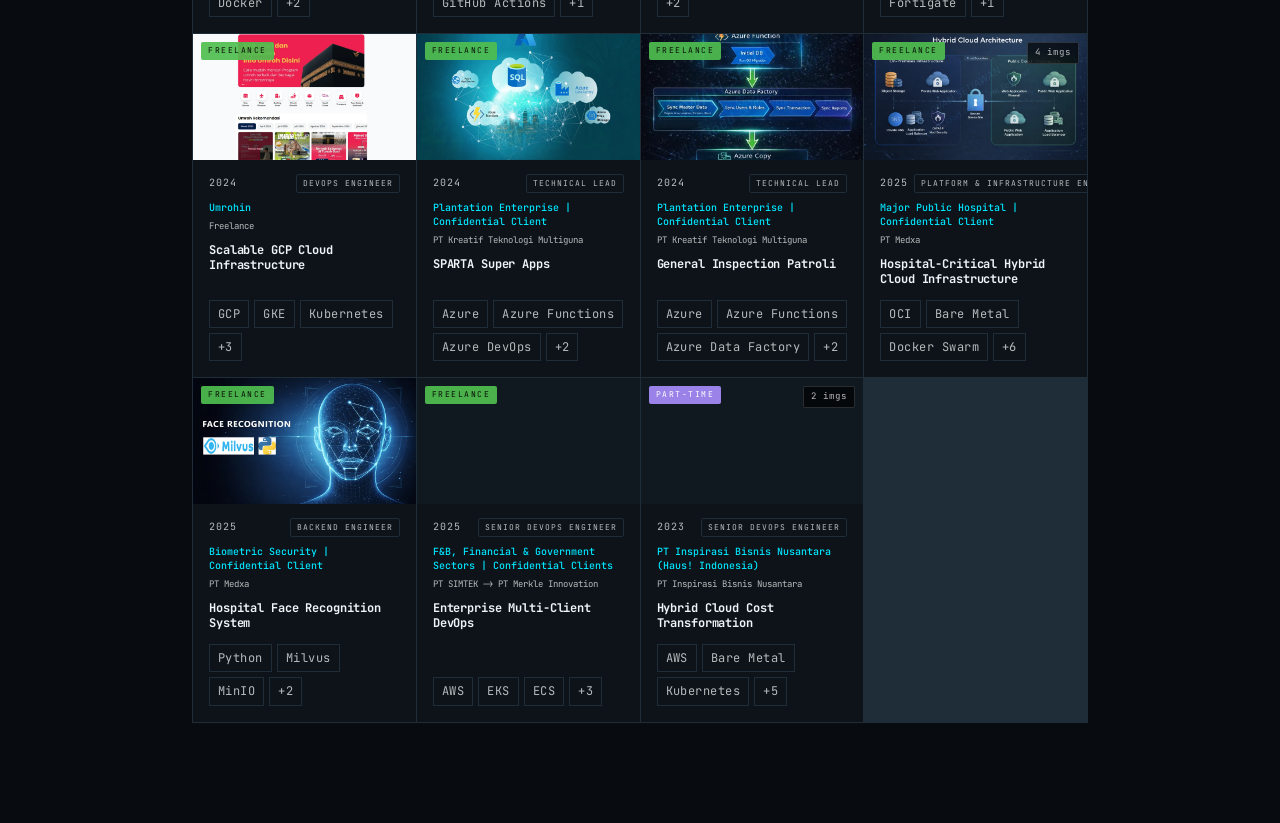
==== commit dc14b79c: "Update Project" ====
--- a/projects/index.html
+++ b/projects/index.html
@@ -243,40 +243,151 @@
 <script>
 const projects = [
   // ── FULLTIME – BELANT PERSADA ──
-  { year:2013, cat:"fulltime", client:"Indonesian Government Institution", company:"PT Belant Persada", title:"Polyclinic Application", role:"Full-Stack Developer", platform:"On-Premise", tags:["PHP","CodeIgniter","On-Premise"], desc:"Developed polyclinic management application for Indonesian Government Institution. Handled patient records, appointments, and medical data management.", imgs:[] },
-  { year:2014, cat:"fulltime", client:"Government Finance Ministry", company:"PT Belant Persada", title:"National Asset Management System", role:"Full-Stack Developer", platform:"On-Premise", tags:["C#","DevExpress","Desktop App","On-Premise"], desc:"Desktop application for state asset management across the Ministry of Finance. Handled asset registration, depreciation, and reporting.", imgs:[] },
-  { year:2016, cat:"fulltime", client:"Government Sports Authority", company:"PT Belant Persada", title:"PON XIX & PEPARNAS XV Jawa Barat", role:"Full-Stack Developer", platform:"On-Premise", tags:["C#","DevExpress","Desktop App"], desc:"Developed desktop application for PON XIX & PEPARNAS XV event management in Jawa Barat. Managed athlete data, scheduling, and results tabulation.", imgs:[] },
-  { year:2017, cat:"fulltime", client:"National Law Enforcement Agency", company:"PT Belant Persada", title:"Business Intelligence – Police Report", role:"Full-Stack Developer", platform:"On-Premise", tags:["C#","ASP.NET","Power BI","On-Premise"], desc:"Built business intelligence dashboard for National Law Enforcement Agency. Integrated Power BI for crime data visualization and reporting analytics.", imgs:[] },
-  { year:2017, cat:"fulltime", client:"Government Finance Ministry", company:"PT Belant Persada", title:"SIKNL – Other State Assets Management", role:"Full-Stack Developer", platform:"On-Premise", tags:["Java","Spring MVC","On-Premise"], desc:"Developed state assets management system for Ministry of Finance. Handled non-land asset lifecycle from procurement to disposal.", imgs:[] },
-  { year:2018, cat:"fulltime", client:"Government Infrastructure Ministry", company:"PT Belant Persada", title:"SP3A – Budget Planning & Execution Control", role:"Full-Stack Developer", platform:"On-Premise", tags:["C#","DevExpress","ASP.NET MVC","On-Premise"], desc:"Budget planning and execution control system for Ministry of Public Works. Managed project budgets, disbursement tracking, and financial reporting.", imgs:[] },
-  { year:2019, cat:"fulltime", client:"Financial Institution Pension Fund", company:"PT Belant Persada", title:"Billing Scorecard System", role:"Full-Stack Developer", platform:"On-Premise", tags:["Java","Spring Boot","On-Premise"], desc:"Billing and scorecard system for Financial Institution Pension Fund (Bank Indonesia Pension Fund). Managed billing cycles, payment tracking, and performance scorecards.", imgs:[] },
-  { year:2019, cat:"fulltime", client:"State-Owned Port & Logistics Company", company:"PT Belant Persada", title:"Single Interface Billing", role:"Full-Stack Developer", platform:"On-Premise", tags:["C#",".NET Core","Talend ESB","PHP","Phalcon","On-Premise"], desc:"Unified billing interface for State-Owned Port & Logistics Company. Integrated multiple billing systems via ESB for streamlined logistics billing.", imgs:[] },
-  { year:2020, cat:"fulltime", client:"Internal Product", company:"PT Belant Persada", title:"Smart Water System", role:"Full-Stack Developer", platform:"GCP", tags:["Python","C#",".NET Core","Google Cloud IoT","GCP"], desc:"IoT-based smart water management system leveraging Google Cloud IoT Core. Monitored water quality and flow data with real-time event-driven alerts.", imgs:[] },
-  { year:2020, cat:"fulltime", client:"Internal Services", company:"PT Belant Persada", title:"OAuth 2.0 Server", role:"Backend Engineer", platform:"On-Premise", tags:["Golang","Gin","OAuth 2.0","On-Premise"], desc:"Built internal OAuth 2.0 authorization server in Golang. Provided centralized identity and access management across internal services.", imgs:[] },
-  { year:2021, cat:"fulltime", client:"Internal Services", company:"PT Belant Persada", title:"Internal Framework – Backend API & Frontend", role:"Full-Stack Developer", platform:"On-Premise", tags:["C#",".NET Core","On-Premise"], desc:"Developed internal framework for backend API and frontend standards. Established reusable components and development conventions across projects.", imgs:[] },
-  { year:2021, cat:"fulltime", client:"Internal Product", company:"PT Belant Persada", title:"Smart Parking System", role:"Backend Engineer", platform:"On-Premise", tags:["Golang","Gin","On-Premise"], desc:"Backend API for smart parking management system. Handled real-time slot detection, booking, and payment processing.", imgs:[] },
-  { year:2022, cat:"fulltime", client:"Telkom Corporate University", company:"PT Metranet", title:"MyDigilearn Indonesia", role:"DevOps Engineer", platform:"AWS", tags:["AWS","EKS","Aurora","Jenkins","Prometheus","Grafana","Elasticsearch","Ansible"], desc:"Setup DevOps on AWS Cloud for Telkom CorpU product. Architected Kubernetes Cluster with comprehensive monitoring using Prometheus & Grafana and centralized logging via ELK stack.", imgs:[] },
-  { year:2022, cat:"fulltime", client:"Fintech Platform", company:"PT SIMTEK", title:"Fintech Platform – AWS DevOps Setup", role:"DevOps Engineer", platform:"AWS", tags:["AWS","Docker","GitLab CI","VPC","EC2","RDS","Load Balancer","Lambda"], desc:"Setup DevOps infrastructure on AWS Cloud for Fintech Platform. Implemented Docker-based architecture with GitLab CI pipeline and managed AWS services including EC2, RDS, and Lambda.", imgs:[] },
-  { year:2023, cat:"fulltime", client:"Membership Binary", company:"PT SIMTEK", title:"Membership Binary – ID Cloudhost", role:"DevOps Engineer", platform:"IDCloudHost", tags:["IDCloudHost","Docker","GitLab CI","Ansible","VM Instance"], desc:"Setup DevOps infrastructure on ID Cloudhost for Membership Binary platform. Implemented Docker architecture with GitLab CI pipeline and Ansible automation.", imgs:[] },
-  { year:2023, cat:"fulltime", client:"Crypto Exchange Platform", company:"PT SIMTEK", title:"High-Security Crypto Exchange Infra", role:"DevOps Engineer", platform:"AWS", tags:["AWS","EKS","WAF","Terraform","Kustomize"], desc:"Architected production EKS cluster for crypto trading platform. Security hardening with WAF & Shield. Complex microservices with Vault secrets management, Kong API Gateway, and zero public exposure.", imgs:[] },
+  { year:2013, cat:"fulltime", client:"Indonesian Government Institution | Confidential Client", company:"PT Belant Persada", title:"Polyclinic Application", role:"Full-Stack Engineer", platform:"On-Premise", tags:["PHP","CodeIgniter","On-Premise"],
+    desc:"Developed a polyclinic management application for an Indonesian Government Institution. Handled patient records, appointments, and medical data management on on-premise infrastructure.",
+    imgs:[] },
+
+  { year:2014, cat:"fulltime", client:"Government Finance Ministry | Confidential Client", company:"PT Belant Persada", title:"National Asset Management System", role:"Software Engineer", platform:"On-Premise", tags:["C#","DevExpress","Desktop App","On-Premise"],
+    desc:"Developed a desktop application for state asset management across the Ministry of Finance. Handled asset registration, depreciation tracking, and financial reporting at national scale.",
+    imgs:['../images/project/siman.jpg'] },
+
+  { year:2016, cat:"fulltime", client:"Government Sports Authority | Confidential Client", company:"PT Belant Persada", title:"PON XIX & PEPARNAS XV Jawa Barat", role:"Software Engineer", platform:"On-Premise", tags:["C#","DevExpress","Desktop App"],
+    desc:"Developed a desktop application for PON XIX & PEPARNAS XV national sports event management in Jawa Barat. Managed athlete data, event scheduling, and results tabulation across multiple sports disciplines.",
+    imgs:['../images/project/pon_xix.webp'] },
+
+  { year:2017, cat:"fulltime", client:"National Law Enforcement Agency | Confidential Client", company:"PT Belant Persada", title:"Business Intelligence – Police Report", role:"Full-Stack Engineer", platform:"On-Premise", tags:["C#","ASP.NET","Power BI","On-Premise"],
+    desc:"Developed a business intelligence dashboard for the National Law Enforcement Agency. Integrated Power BI for crime data visualization and reporting analytics across regional law enforcement units.",
+    imgs:['../images/project/bi.webp']  },
+
+  { year:2017, cat:"fulltime", client:"Government Finance Ministry | Confidential Client", company:"PT Belant Persada", title:"SIKNL – Other State Assets Management", role:"Full-Stack Engineer", platform:"On-Premise", tags:["Java","Spring MVC","On-Premise"],
+    desc:"Developed a state assets management system for the Ministry of Finance. Handled the full non-land asset lifecycle from procurement through to disposal.",
+    imgs:[] },
+
+  { year:2018, cat:"fulltime", client:"Government Infrastructure Ministry | Confidential Client", company:"PT Belant Persada", title:"SP3A – Budget Planning & Execution Control", role:"Full-Stack Engineer", platform:"On-Premise", tags:["C#","DevExpress","ASP.NET MVC","On-Premise"],
+    desc:"Developed a budget planning and execution control system for the Ministry of Public Works. Managed project budgets, disbursement tracking, and financial reporting across infrastructure projects.",
+    imgs:[] },
+
+  { year:2019, cat:"fulltime", client:"Financial Institution Pension Fund | Confidential Client", company:"PT Belant Persada", title:"Billing Scorecard System", role:"Full-Stack Engineer", platform:"On-Premise", tags:["Java","Spring Boot","On-Premise"],
+    desc:"Developed a billing and scorecard system for a Financial Institution Pension Fund. Managed billing cycles, payment tracking, and performance scorecards for fund operations.",
+    imgs:[] },
+
+  { year:2019, cat:"fulltime", client:"State-Owned Port & Logistics Company | Confidential Client", company:"PT Belant Persada", title:"Single Interface Billing", role:"Full-Stack Engineer", platform:"On-Premise", tags:["C#",".NET Core","Talend ESB","PHP","Phalcon","On-Premise"],
+    desc:"Developed a unified billing interface for a State-Owned Port & Logistics Company. Integrated multiple disparate billing systems via Talend ESB for streamlined, centralized logistics billing.",
+    imgs:[] },
+
+  { year:2020, cat:"fulltime", client:"Internal Product", company:"PT Belant Persada", title:"Smart Water System", role:"Full-Stack Engineer", platform:"GCP", tags:["Python","C#",".NET Core","Google Cloud IoT","GCP"],
+    desc:"Developed an IoT-based smart water management system leveraging Google Cloud IoT Core and event-driven architecture. Monitored water quality and flow data in real time with automated alerting.",
+    imgs:['../images/project/smartwater.webp'] },
+
+  { year:2020, cat:"fulltime", client:"Internal Services", company:"PT Belant Persada", title:"OAuth 2.0 Server", role:"Backend Engineer", platform:"On-Premise", tags:["Golang","Gin","OAuth 2.0","On-Premise"],
+    desc:"Built an internal OAuth 2.0 authorization server in Golang. Provided centralized identity and access management across internal services.",
+    imgs:[] },
+
+  { year:2021, cat:"fulltime", client:"Internal Services", company:"PT Belant Persada", title:"Internal Framework – Backend API & Frontend", role:"Full-Stack Engineer", platform:"On-Premise", tags:["C#",".NET Core","On-Premise"],
+    desc:"Developed an internal framework standardizing backend API and frontend conventions. Established reusable components and patterns adopted across all active projects.",
+    imgs:[] },
+
+  { year:2021, cat:"fulltime", client:"Internal Product", company:"PT Belant Persada", title:"Smart Parking System", role:"Backend Engineer", platform:"On-Premise", tags:["Golang","Gin","On-Premise"],
+    desc:"Built a backend API for a smart parking management system. Handled real-time slot detection, booking workflows, and payment processing.",
+    imgs:[] },
+
+  { year:2022, cat:"fulltime", client:"MyDigilearn", company:"Telkom Corporate University . PT Metranet", title:"Learning Platform Modernization", role:"DevOps Engineer", platform:"AWS", tags:["AWS","EKS","Aurora","Jenkins","Prometheus","Grafana","Elasticsearch","Ansible"],
+    desc: "Architected and implemented a comprehensive modernization of the learning platform. Migrated legacy PM2 services to EKS. Resolved critical DB bottlenecks with Aurora + connection pooling. Validated for 100k concurrent users under peak traffic with full CI/CD pipelines.",
+    imgs: ['../images/mdl-0.webp','../images/arch/perf_jenkins_k8s.webp'] },
+
+  { year:2022, cat:"fulltime", client:"Fintech Platform | Confidential Client", company:"PT SIMTEK", title:"Fintech Platform – AWS DevOps Setup", role:"DevOps Engineer", platform:"AWS", tags:["AWS","Docker","GitLab CI","VPC","EC2","RDS","Load Balancer","Lambda"],
+    desc:"Architected and implemented DevOps infrastructure on AWS for a Fintech platform. Designed Docker-based architecture with GitLab CI pipeline and managed AWS services including EC2, RDS, and Lambda.",
+    imgs:[] },
+
+  { year:2023, cat:"fulltime", client:"Membership Platform | Confidential Client", company:"PT SIMTEK", title:"Membership Binary – ID Cloudhost", role:"DevOps Engineer", platform:"IDCloudHost", tags:["IDCloudHost","Docker","GitLab CI","Ansible","VM Instance"],
+    desc:"Architected and implemented DevOps infrastructure on IDCloudHost for a membership platform. Designed Docker-based architecture with GitLab CI pipeline and Ansible automation for consistent provisioning.",
+    imgs:[] },
+
+  { year:2023, cat:"fulltime", client:"Crypto Exchange Platform | Confidential Client", company:"PT SIMTEK", title:"High-Security Crypto Exchange Infra", role:"DevOps Engineer", platform:"AWS", tags:["AWS","EKS","WAF","Terraform","Kustomize","Vault"],
+    desc:"Architected a production EKS cluster for a crypto trading platform with security layered at every level — WAF and Shield at the edge, HashiCorp Vault for secrets management, Kong API Gateway, and zero public exposure across all services.",
+    imgs: ['../images/arch/blockchain.webp'] },
+
   // ── FREELANCE ──
-  { year:2023, cat:"freelance", client:"Agriculture Enterprise", company:"Freelance", title:"TPA Absence – Face Recognition System", role:"Full-Stack Developer", platform:"On-Premise", tags:["C#",".NET Core","Face Recognition","NFC","On-Premise"], desc:"Full-stack development of an absence system with face recognition and NFC for Teladan Prima Agri. Integrated biometric identification for accurate employee attendance tracking.", imgs:[] },
-  { year:2023, cat:"freelance", client:"Cloami Apparel Manufacturing", company:"PT Sahaware Indonesia", title:"Cloami – Integrated Manufacturing Platform", role:"DevOps Engineer", platform:"GCP", tags:["GCP","GKE","Kubernetes","GitLab CI","Terraform","Ansible","Kustomize"], desc:"Architected scalable production environment on Google Cloud for apparel manufacturing. Implemented full IaC for consistent provisioning and automated deployment workflows.", imgs:[] },
-  { year:2023, cat:"freelance", client:"State-Owned Port & Logistics Company", company:"PT Belant Persada", title:"E-Meterai Integration System", role:"Full-Stack Developer", platform:"On-Premise", tags:["C#",".NET Core","Docker","Talend ESB","On-Premise"], desc:"Developed and integrated e-Meterai electronic stamp system into corporate logistics workflows. Managed secure document signing and data exchange via Enterprise Service Bus.", imgs:[] },
-  { year:2024, cat:"freelance", client:"PT Kreatif Teknologi Multiguna", company:"Freelance", title:"Realcount Apps – Election Tabulation", role:"Full-Stack Developer", platform:"IDCloudHost", tags:["Golang","Kubernetes","GitHub Actions","Ansible"], desc:"High-concurrency backend in Golang for 2024 election result tabulation. Handled simultaneous submissions from thousands of polling stations with real-time aggregation at national scale.", imgs:[] },
-  { year:2024, cat:"freelance", client:"PON XXI SUMUT", company:"PT Belant Persada", title:"National Sports Event Infrastructure", role:"DevOps Engineer", platform:"On-Premise", tags:["Bare Metal K8s","On-Premise","GitLab CI","Ansible","Kubernetes"], desc:"Architected high-traffic on-premise Kubernetes infrastructure for national-scale sports data management. Automated deployment and ensured high availability under event-day peak load.", imgs:[] },
-  { year:2024, cat:"freelance", client:"Private Healthcare Institution", company:"PT Medxa", title:"Secure Hospital Infrastructure", role:"DevOps Engineer", platform:"AWS", tags:["AWS","Site-to-Site VPN","Fortigate","On-Premise"], desc:"Engineered secure networking bridge between AWS Cloud and On-Premise data centers for Private Healthcare Institution. Implemented Site-to-Site VPN with Fortigate for encrypted data transmission.", imgs:[] },
-  { year:2024, cat:"freelance", client:"Umrohin", company:"Freelance", title:"Scalable GCP Cloud Infrastructure", role:"DevOps Engineer", platform:"GCP", tags:["GCP","GKE","Kubernetes","GitHub Actions","Terraform","Ansible"], desc:"Designed and implemented scalable cloud infrastructure on GCP for Umrah travel platform. Managed VPC configurations and automated provisioning of managed Kubernetes services.", imgs:[] },
-  { year:2024, cat:"freelance", client:"Plantation Enterprise", company:"PT Kreatif Teknologi Multiguna", title:"SPARTA Super Apps", role:"Technical Lead", platform:"Azure", tags:["Azure","Azure Functions","Azure Services","Azure DevOps","C#","Flutter"], desc:"Led technical architecture and development of enterprise super-app for the plantation industry. Managed complex data integration and serverless functions using the Azure ecosystem.", imgs:[] },
-  { year:2024, cat:"freelance", client:"Plantation Enterprise", company:"PT Kreatif Teknologi Multiguna", title:"General Inspection Patroli", role:"Technical Lead", platform:"Azure", tags:["Azure","Azure Functions","Azure Data Factory","Azure DevOps","C#","Flutter"], desc:"Offline-First mobile inspection system for remote plantation field operations. Automated background sync to Azure once connectivity is restored.", imgs:[] },
-  { year:2024, cat:"freelance", client:"GICE – Civil Engineering", company:"Plantation Enterprise", title:"General Inspection – Civil Engineering", role:"Full-Stack Developer", platform:"Azure", tags:["C#",".NET Core","Azure"], desc:"Full-stack development for civil engineering general inspection system at Bumitama Agri. Managed inspection workflows and reporting for plantation infrastructure.", imgs:[] },
-  { year:2025, cat:"freelance", client:"Major Public Hospital", company:"PT Medxa", title:"Hospital-Critical Hybrid Cloud Infrastructure", role:"Platform & Infrastructure Engineer", platform:"OCI", tags:["OCI","Bare Metal","Docker Swarm","Ansible","GitLab CI","Site-to-Site VPN","ZeroTier","MinIO","Disaster Recovery"], desc:"Comprehensive hybrid cloud architecture for SIMRS hospital management system. Dual Site-to-Site VPN with ZeroTier SD-WAN failover. Zero downtime disaster recovery for critical healthcare data.", imgs:[] },
-  { year:2025, cat:"freelance", client:"Biometric Security", company:"PT Medxa", title:"Hospital Face Recognition System", role:"Backend Engineer", platform:"OCI", tags:["Python","Milvus","MinIO","OCI","Docker"], desc:"Biometric identification for hospital security using Milvus vector database for face similarity search integrated with Python recognition models on OCI.", imgs:[] },
-  { year:2025, cat:"freelance", client:"Large Consumer Finance Company", company:"PT SIMTEK", title:"Large Consumer Finance Company – DevOps Infrastructure", role:"DevOps Engineer", platform:"AWS", tags:["AWS","EKS","GitLab CI","Jenkins","SonarQube"], desc:"DevOps infrastructure management for Large Consumer Finance Company. Implemented high availability and security compliance across production environments.", imgs:[] },
-  { year:2025, cat:"freelance", client:"Sovereign Wealth Fund", company:"PT SIMTEK", title:"INA – DevOps Infrastructure", role:"DevOps Engineer", platform:"AWS", tags:["AWS","EKS","GitLab CI","Jenkins"], desc:"DevOps infrastructure for Sovereign Wealth Fund. Managed secure and compliant cloud infrastructure for government investment management platform.", imgs:[] },
-  { year:2025, cat:"freelance", client:"SIMRS Infrastructure", company:"Major Public Hospital", title:"SIMRS – Hybrid Oracle Cloud", role:"DevOps Engineer", platform:"OCI", tags:["OCI","Hybrid Oracle Cloud","On-Premise","Docker","Ansible"], desc:"Architected and implemented comprehensive end-to-end hybrid cloud architecture (On-premise Bare Metal + OCI) for SIMRS Hospital Management System with site-to-site VPN for data plane connectivity and ZeroTier for secure management plane access (ZTNA), enabling both reliable data sync and zero-trust administrative access.", imgs:[] },
+  { year:2018, cat:"freelance", client:"PT Surveyor Indonesia", company:"Bubat Dev", title:"LCGC", role:"Full-Stack Engineer", platform:"On-Premise", tags:["PHP","Yii","On-Premise"],
+    desc:"Developed a web application for PT Surveyor Indonesia. Built data management and reporting workflows on on-premise infrastructure.",
+    imgs:[] },
+
+  { year:2019, cat:"freelance", client:"National Law Enforcement Agency | Confidential Client", company:"PT Kemala Inti Solusi", title:"SKCK Integration Module", role:"Software Engineer", platform:"On-Premise", tags:["C#","Winform","Socket","Camera","e-KTP","Digital Signature","Fingerprint","On-Premise"],
+    desc:"Developed a desktop integration module for SKCK processing. Integrated biometric devices including fingerprint scanner, camera, and e-KTP reader with digital signature capabilities.",
+    imgs:[
+      '../images/project/skck_1.png','../images/project/skck_2.png','../images/project/skck_3.png','../images/project/skck_4.png',
+      '../images/project/skck_5.png','../images/project/skck_6.png','../images/project/skck_7.png','../images/project/skck_8.png'
+    ]
+  },
+
+  { year:2022, cat:"freelance", client:"Kalbe Farma", company:"Bubat Dev", title:"DCOMS", role:"Full-Stack Engineer", platform:"On-Premise", tags:["C#",".NET Core","On-Premise"],
+    desc:"Developed DCOMS application for Kalbe Farma. Built data management and operational workflows on on-premise infrastructure.",
+    imgs:[] },
+
+  { year:2022, cat:"freelance", client:"Pemkot Mojokerto", company:"PT Sahaware Indonesia", title:"PAK Mojokerto – Population Administration Services", role:"DevOps Engineer", platform:"On-Premise", tags:["Docker Swarm","Jenkins","Ansible","On-Premise"],
+    desc:"Architected and implemented on-premise DevOps infrastructure for Pemkot Mojokerto's population administration services. Deployed Docker Swarm orchestration with Jenkins CI pipeline and Ansible automation.",
+    imgs:['../images/project/pakmo.webp'] },
+
+  { year:2022, cat:"freelance", client:"Mobooking", company:"PT Kreatif Teknologi Multiguna", title:"Mobooking – Startup Cloud Infrastructure", role:"DevOps Engineer", platform:"GCP", tags:["GCP","GKE","CloudSQL","GitLab CI","Prometheus","Grafana","Terraform","Ansible"],
+    desc:"Architected and implemented scalable cloud infrastructure on GCP for a startup booking platform. Designed Kubernetes cluster on GKE with CloudSQL, full observability stack, and automated CI/CD via GitLab CI.",
+    imgs:['../images/arch/k8s_gke.webp'] },
+
+  { year:2022, cat:"freelance", client:"Plantation Enterprise | Confidential Client", company:"PT Kreatif Teknologi Multiguna", title:"General Inspection – Civil Engineering", role:"Full-Stack Engineer", platform:"Azure", tags:["C#",".NET Core","Azure"],
+    desc:"Developed a civil engineering inspection system on the SPARTA framework. Managed inspection workflows and reporting for plantation infrastructure within the unified SPARTA ecosystem.",
+    imgs:['../images/project/piers_1.webp','../images/project/piers_2.webp'] },
+
+  { year:2023, cat:"freelance", client:"Agriculture Enterprise | Confidential Client", company:"Freelance", title:"TPA Absence – Face Recognition System", role:"Full-Stack Engineer", platform:"On-Premise", tags:["C#",".NET Core","Face Recognition","NFC","On-Premise"],
+    desc:"Developed a full-stack employee absence system with face recognition and NFC integration. Delivered accurate biometric identification for employee attendance tracking on on-premise infrastructure.",
+    imgs:[] },
+
+  { year:2023, cat:"freelance", client:"Cloami Apparel Manufacturing", company:"PT Sahaware Indonesia", title:"Cloami – Integrated Manufacturing Platform", role:"DevOps Engineer", platform:"GCP", tags:["GCP","GKE","Kubernetes","GitLab CI","Terraform","Ansible","Kustomize"],
+    desc:"Architected a fully IaC-driven production environment on GKE for apparel manufacturing operations. Every deployment reproducible, version-controlled, and automated end-to-end — no manual provisioning, no environment drift.",
+    imgs:[] },
+
+  { year:2023, cat:"freelance", client:"State-Owned Port & Logistics Company | Confidential Client", company:"PT Belant Persada", title:"E-Meterai Integration System", role:"Full-Stack Engineer", platform:"On-Premise", tags:["C#",".NET Core","Docker","Talend ESB","On-Premise"],
+    desc:"Developed and integrated e-Meterai electronic stamp into corporate logistics workflows. Managed secure document signing processes and orchestrated data exchange via Talend Enterprise Service Bus.",
+    imgs:[] },
+
+  { year:2024, cat:"freelance", client:"Indonesia 2024 Election", company:"PT Kreatif Teknologi Multiguna", title:"Realcount Apps – Election Tabulation", role:"Technical Lead", platform:"IDCloudHost", tags:["Golang","Kubernetes","GitHub Actions","Ansible"],
+    desc: "Architected and led technical architecture and directed development a robust data entry and tabulation platform for 2024 election results. Engineered a high-concurrency Golang backend handling simultaneous submissions from thousands of polling stations.",
+    imgs: ['../images/rc-1.webp','../images/rc-2.webp','../images/rc-3.webp','../images/rc-4.webp'] },
+
+  { year:2024, cat:"freelance", client:"PON XXI SUMUT", company:"PT Belant Persada", title:"National Sports Event Infrastructure", role:"Senior DevOps Engineer", platform:"On-Premise", tags:["Bare Metal K8s","On-Premise","GitLab CI","Ansible","Kubernetes"],
+    desc:"Architected high-availability on-premise Kubernetes infrastructure for national-scale sports data management. Designed for peak-load absorption on event day — automated deployments, redundancy built in from day one. When the event went live, the infrastructure didn't flinch.",
+    imgs: ['../images/ponaceh-1.webp'] },
+
+  { year:2024, cat:"freelance", client:"Private Healthcare Institution | Confidential Client", company:"PT Medxa", title:"Secure Hospital Infrastructure", role:"Senior DevOps Engineer", platform:"AWS", tags:["AWS","Site-to-Site VPN","Fortigate","On-Premise"],
+    desc:"Architected a secure networking bridge between AWS and on-premise data centers for a private healthcare institution. Implemented Site-to-Site VPN with Fortigate — encrypted, zero-public-exposure data transmission across environments.",
+    imgs: ['../images/arch/s2s_aws_onpremise.webp'] },
+
+  { year:2024, cat:"freelance", client:"Umrohin", company:"Freelance", title:"Scalable GCP Cloud Infrastructure", role:"DevOps Engineer", platform:"GCP", tags:["GCP","GKE","Kubernetes","GitHub Actions","Terraform","Ansible"],
+    desc:"Architected and implemented scalable cloud infrastructure on GCP for an Umrah travel platform. Designed VPC configurations and automated provisioning of managed Kubernetes services via Terraform and Ansible.",
+    imgs:['../images/project/umrohin.webp'] },
+
+  { year:2024, cat:"freelance", client:"Plantation Enterprise | Confidential Client", company:"PT Kreatif Teknologi Multiguna", title:"SPARTA Super Apps", role:"Technical Lead", platform:"Azure", tags:["Azure","Azure Functions","Azure DevOps","C#","Flutter"],
+    desc:"Architected SPARTA from the ground up as an enterprise application framework on Azure — designing the full backend and frontend stack. Built as a reusable platform foundation that became the standard migration target for modernizing legacy applications across the organization.",
+    imgs: ['../images/arch/azure_stack.webp'] },
+
+  { year:2024, cat:"freelance", client:"Plantation Enterprise | Confidential Client", company:"PT Kreatif Teknologi Multiguna", title:"General Inspection Patroli", role:"Technical Lead", platform:"Azure", tags:["Azure","Azure Functions","Azure Data Factory","Azure DevOps","Flutter"],
+    desc:"Architected and migrated a legacy PHP inspection system onto the SPARTA framework. Redesigned as an offline-first mobile application — all data stored locally during field operations, submitted by the user once connectivity is available. First production workload successfully migrated onto SPARTA.",
+    imgs: ['../images/arch/azure_data_factory.webp'] },
+
+  { year:2025, cat:"freelance", client:"Major Public Hospital | Confidential Client", company:"PT Medxa", title:"Hospital-Critical Hybrid Cloud Infrastructure", role:"Platform & Infrastructure Engineer", platform:"OCI", tags:["OCI","Bare Metal","Docker Swarm","Ansible","GitLab CI","Site-to-Site VPN","ZeroTier","MinIO","Disaster Recovery"],
+    desc:"Architected a comprehensive hybrid cloud platform for a major hospital's SIMRS — connecting on-premise bare metal and OCI through Site-to-Site VPN for data plane integrity, with ZeroTier for zero-trust management plane access. Designed disaster recovery strategy ensuring zero downtime for critical healthcare operations.",
+    imgs: ['../images/arch/hybrid.webp','../images/rsmh-2.webp','../images/rsmh-3.webp','../images/rsmh-4.webp'] },
+
+  { year:2025, cat:"freelance", client:"Biometric Security | Confidential Client", company:"PT Medxa", title:"Hospital Face Recognition System", role:"Backend Engineer", platform:"OCI", tags:["Python","Milvus","MinIO","OCI","Docker"],
+    desc:"Built a biometric face recognition system for hospital security. Milvus as the vector database for fast face similarity search, integrated with Python recognition models on OCI. Eliminated manual identity verification bottlenecks at hospital entry points.",
+    imgs: ['../images/fr-1.webp'] },
+
+  { year:2025, cat:"freelance", client:"F&B, Financial & Government Sectors | Confidential Clients", company:"PT SIMTEK -> PT Merkle Innovation", title:"Enterprise Multi-Client DevOps", role:"Senior DevOps Engineer", platform:"AWS", tags:["AWS","EKS","ECS","GitLab CI","Jenkins","SonarQube"],
+    desc: "Managed and optimized cloud infrastructure for multiple enterprise clients across F&B, financial services, and government sectors. Implemented CI/CD pipelines, container orchestration, and infrastructure automation while ensuring high availability and security compliance across production environments.",
+    imgs: ['../images/arch/backup_aws.webp'] },
+
   // ── PART TIME ──
-  { year:2024, cat:"parttime", client:"PT Inspirasi Bisnis Nusantara (HAUS!)", company:"Part-time", title:"Hybrid Cloud Cost Transformation", role:"DevOps Engineer", platform:"AWS", tags:["AWS","GCP","Bare Metal","Kubernetes","Terraform","Cloudflare Zero Trust","GitHub Actions","Prometheus","Grafana"], desc:"Architected and implemented hybrid infrastructure for a fast-growing F&B chain was overspending on cloud by 3x. Led phased optimization — first cutting AWS costs by 32%, then engineering a full migration to bare metal Kubernetes. Implemented Cloudflare Zero Trust to eliminate public management exposure. Result: 85% OPEX savings.", imgs:[] },
+  { year:2023, cat:"parttime", client:"PT Inspirasi Bisnis Nusantara (Haus! Indonesia)", company:"PT Inspirasi Bisnis Nusantara", title:"Hybrid Cloud Cost Transformation", role:"Senior DevOps Engineer", platform:"AWS", tags:["AWS","Bare Metal","Kubernetes","Terraform","Cloudflare Zero Trust","GitHub Actions","Prometheus","Grafana"],
+    desc: "Architected and implemented hybrid infrastructure for a fast-growing F&B chain was overspending on cloud by 3x. Led phased optimization — first cutting AWS costs by 32%, then engineering a full migration to bare metal Kubernetes. Implemented Cloudflare Zero Trust to eliminate public management exposure. Result: 85% OPEX savings.",
+    imgs:['../images/haus-1.webp','../images/arch/k8s_baremetal.webp'] },
 ];
 
 // ── FILTER STATE ──
@@ -351,7 +462,7 @@
     <div class="card-body">
       <div class="card-top">
         <span class="card-year">${p.year}</span>
-        <span class="card-role-badge">${p.role.split(' ').slice(-1)[0]}</span>
+        <span class="card-role-badge">${p.role}</span>
       </div>
       <div class="card-client">${p.client}</div>
       <div class="card-company">${p.company}</div>
--- a/styles/main.css
+++ b/styles/main.css
@@ -1070,7 +1070,7 @@
 .proj-card:hover .card-img-overlay { opacity: 1; }
 .overlay-btn {
   font-size: 10px; letter-spacing: 2px; text-transform: uppercase;
-  color: var(--white); border: 1px solid rgba(255,255,255,0.3);
+  color: #ffffff; border: 1px solid rgba(255,255,255,0.3);
   padding: 7px 16px; border-radius: 2px;
   background: rgba(255,255,255,0.05); backdrop-filter: blur(4px);
   pointer-events: none;
@@ -1185,6 +1185,10 @@
 .card-tags .tag:nth-child(4) { transition-delay: 90ms; }
 .card-tags .tag:nth-child(5) { transition-delay: 120ms; }
 
+.detail-problem  { color: var(--red);    font-weight: 700; }
+.detail-solution { color: var(--blue);   font-weight: 700; }
+.detail-impact   { color: var(--accent3); font-weight: 700; }
+
 /* ── MODAL ── */
 .modal-overlay {
   position: fixed; inset: 0;
@@ -1200,7 +1204,7 @@
 
 .modal {
   background: var(--surface2); border: 1px solid var(--border2);
-  border-radius: 4px; max-width: 720px; width: 100%;
+  border-radius: 4px; max-width: 900px; width: 100%;
   max-height: 90vh;
   overflow: hidden;          
   transform: translateY(12px) scale(0.98);
@@ -1271,7 +1275,7 @@
 .modal-close {
   position: absolute; top: 10px; right: 10px;
   background: rgba(0,0,0,0.55); border: 1px solid var(--border2);
-  color: var(--red); width: 28px; height: 28px;
+  color: #ffffff; width: 28px; height: 28px;
   border-radius: 2px; cursor: pointer; font-size: 13px;
   display: flex; align-items: center; justify-content: center;
   transition: all 0.15s; font-family: var(--mono); z-index: 5;
@@ -1283,7 +1287,7 @@
     0 0 82px #0fa,
     0 0 92px #0fa;
 }
-.modal-close:hover { border-color: var(--accent); color: var(--white); }
+.modal-close:hover { border-color: var(--accent); color: var(--red); }
 
 .modal-head {
   display: flex; justify-content: space-between;
@@ -1299,7 +1303,7 @@
 }
 .modal-title {
   font-family: var(--display); font-size: 20px; font-weight: 800;
-  color: var(--white); letter-spacing: -0.3px; margin-bottom: 8px; line-height: 1.2;
+  color: var(--title); letter-spacing: -0.3px; margin-bottom: 8px; line-height: 1.2;
 }
 .modal-role {
   display: inline-flex; padding: 3px 10px;
--- a/styles/project.css
+++ b/styles/project.css
@@ -148,12 +148,7 @@
   font-size: 9px; color: rgba(255,255,255,0.7);
   padding: 2px 7px; border-radius: 2px; letter-spacing: 1px; z-index: 4;
 }
-.overlay-btn {
-  font-size: 9px; letter-spacing: 2px; text-transform: uppercase;
-  color: var(--white); border: 1px solid rgba(255,255,255,0.3);
-  padding: 6px 14px; background: rgba(255,255,255,0.06);
-  /* PERF: no backdrop-filter */
-}
+
 
 /* category badge — PERF: no backdrop-filter */
 .cat-badge {
@@ -195,19 +190,13 @@
 .proj-card[data-cat="freelance"]:hover .card-title { color: var(--accent3); }
 .proj-card[data-cat="parttime"]:hover  .card-title { color: var(--purple); }
 
-.card-tags { display: flex; flex-wrap: wrap; gap: 4px; margin-top: auto; padding-top: 4px; }
-.tag {
-  font-family: var(--mono); font-size: 9px; color: var(--text-dim);
-  border: 1px solid var(--border); padding: 2px 6px; letter-spacing: 0.03em;
-  transition: border-color 0.2s, color 0.2s, transform 0.2s; display: inline-block;
-}
+
 .proj-card[data-cat="fulltime"]:hover  .tag { border-color: var(--accent2); color: var(--accent2); transform: translateY(-1px); }
 .proj-card[data-cat="freelance"]:hover .tag { border-color: var(--accent3); color: var(--accent3); transform: translateY(-1px); }
 .proj-card[data-cat="parttime"]:hover  .tag { border-color: var(--purple);  color: var(--purple);  transform: translateY(-1px); }
-.card-tags .tag:nth-child(1) { transition-delay: 0ms; }
-.card-tags .tag:nth-child(2) { transition-delay: 20ms; }
-.card-tags .tag:nth-child(3) { transition-delay: 40ms; }
-.card-tags .tag:nth-child(4) { transition-delay: 60ms; }
+
+.modal-tags:hover  .tag { border-color: var(--accent2); color: var(--accent3); transform: translateY(-1px); }
+
 
 /* ── MODAL ── */
 .modal-overlay {
@@ -264,24 +253,9 @@
   transition: background 0.2s, transform 0.2s;
 }
 .modal-carousel-dots .dot.active { background: #fff; transform: scale(1.3); }
-.modal-img-counter {
-  position: absolute; top: 10px; right: 10px;
-  background: rgba(0,0,0,0.7); border: 1px solid rgba(255,255,255,0.2);
-  font-size: 10px; color: rgba(255,255,255,0.8);
-  padding: 3px 9px; border-radius: 2px; z-index: 4;
-  font-family: var(--mono); letter-spacing: 1px;
-}
 
 .modal-inner { padding: 24px 28px 28px; }
-.modal-close {
-  position: absolute; top: 10px; right: 10px;
-  background: rgba(0,0,0,0.6); border: 1px solid var(--border2);
-  color: var(--text-dim); width: 28px; height: 28px;
-  border-radius: 2px; cursor: pointer; font-size: 13px;
-  display: flex; align-items: center; justify-content: center;
-  transition: border-color 0.15s, color 0.15s; z-index: 5;
-}
-.modal-close:hover { border-color: var(--accent); color: var(--white); }
+
 
 .modal-head { display: flex; justify-content: space-between; align-items: flex-start; gap: 12px; margin-bottom: 14px; }
 .m-year { font-size: 11px; color: var(--text-dim); letter-spacing: 0.1em; margin-bottom: 3px; }
@@ -292,13 +266,7 @@
 .m-cat.freelance { background: rgba(127,255,107,0.10); color: var(--accent3); border: 1px solid rgba(127,255,107,0.25); }
 .m-cat.parttime  { background: rgba(167,139,250,0.10); color: var(--purple);  border: 1px solid rgba(167,139,250,0.25); }
 
-.modal-title { font-family: var(--display); font-size: 19px; font-weight: 800; color: var(--white); letter-spacing: -0.3px; margin-bottom: 6px; line-height: 1.2; }
-.modal-role { display: inline-flex; padding: 3px 10px; border: 1px solid rgba(0,229,255,0.2); background: rgba(0,229,255,0.06); border-radius: 2px; font-size: 10px; letter-spacing: 1px; text-transform: uppercase; color: var(--accent); margin-bottom: 14px; }
-.modal-divider { height: 1px; background: var(--border); margin-bottom: 14px; }
-.modal-desc { font-size: 12px; line-height: 1.85; color: var(--text-muted); font-weight: 300; margin-bottom: 16px; }
-.modal-stack-label { font-size: 9px; letter-spacing: 2px; text-transform: uppercase; color: var(--text-dim); margin-bottom: 8px; }
-.modal-tags { display: flex; flex-wrap: wrap; gap: 5px; }
-.modal-tags .tag { font-size: 10px; padding: 3px 9px; }
+
 
 .modal::-webkit-scrollbar { width: 3px; }
 .modal::-webkit-scrollbar-thumb { background: var(--border2); border-radius: 2px; }
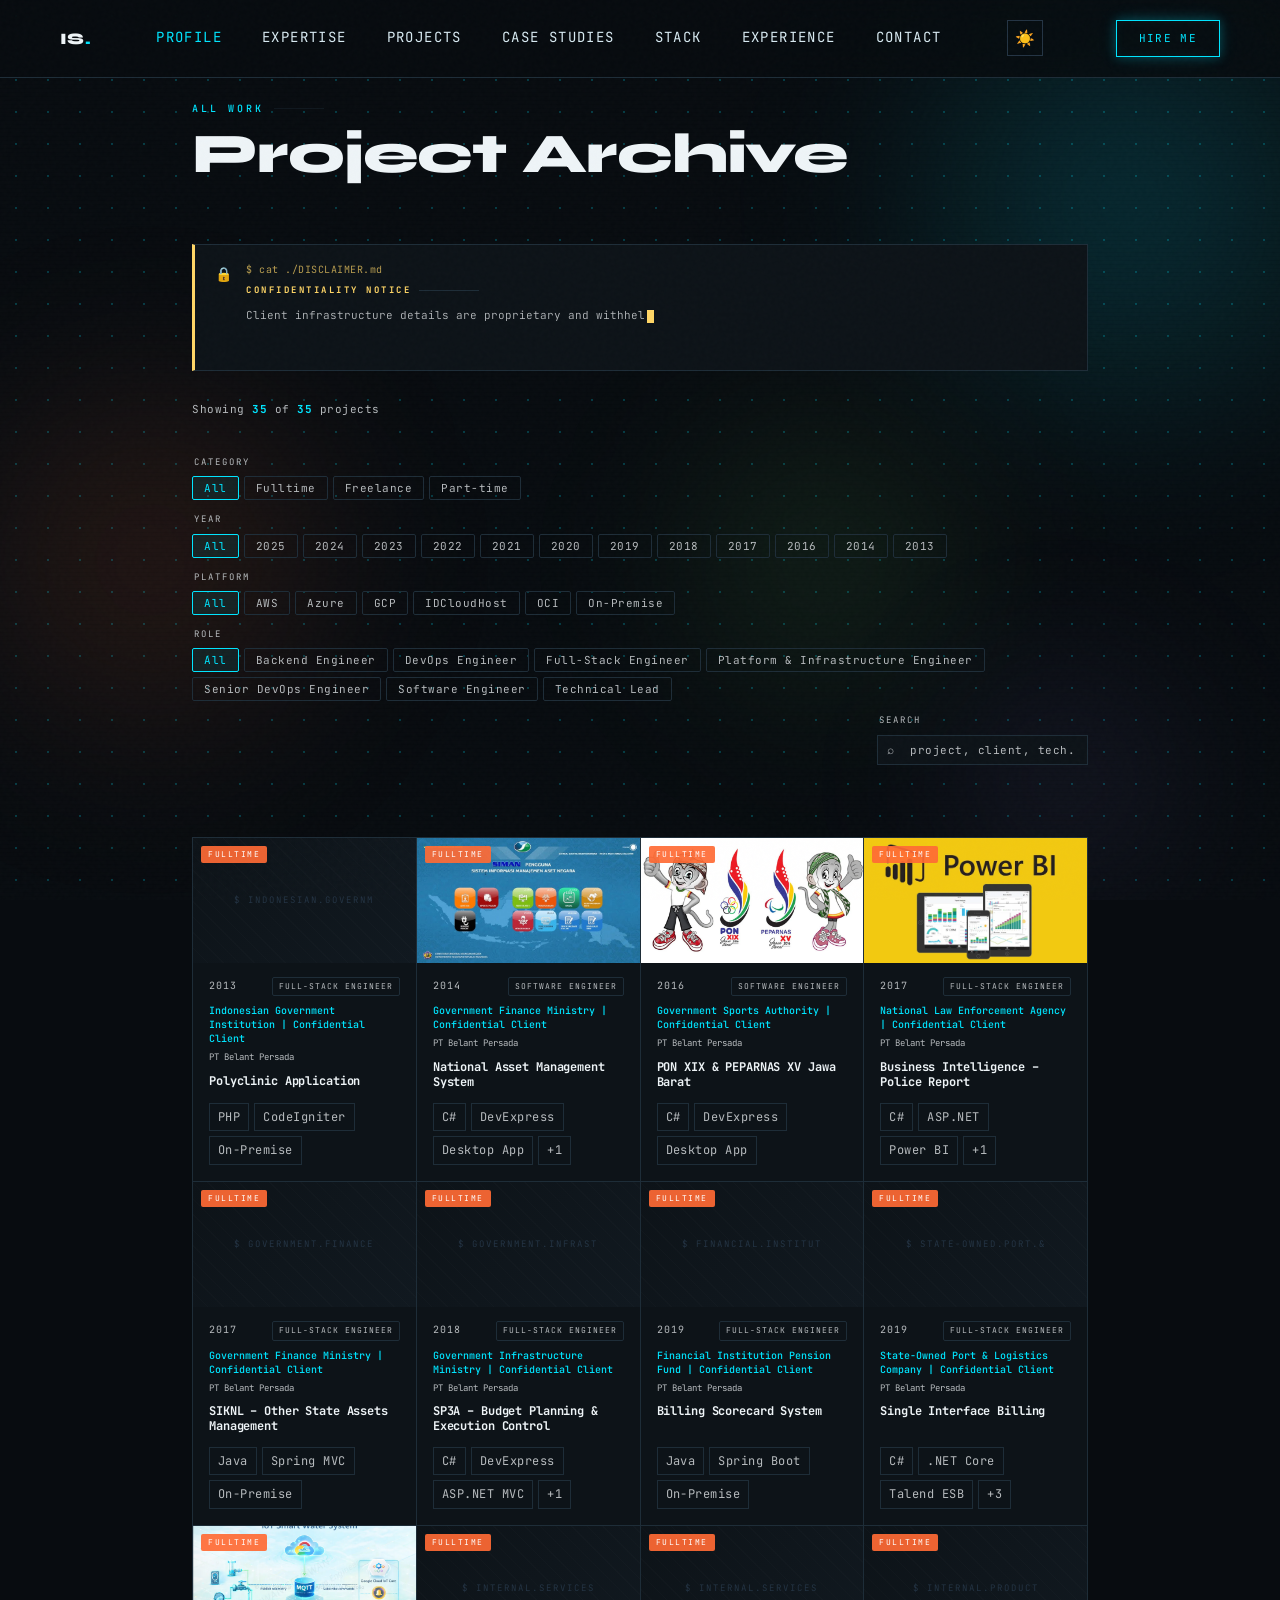
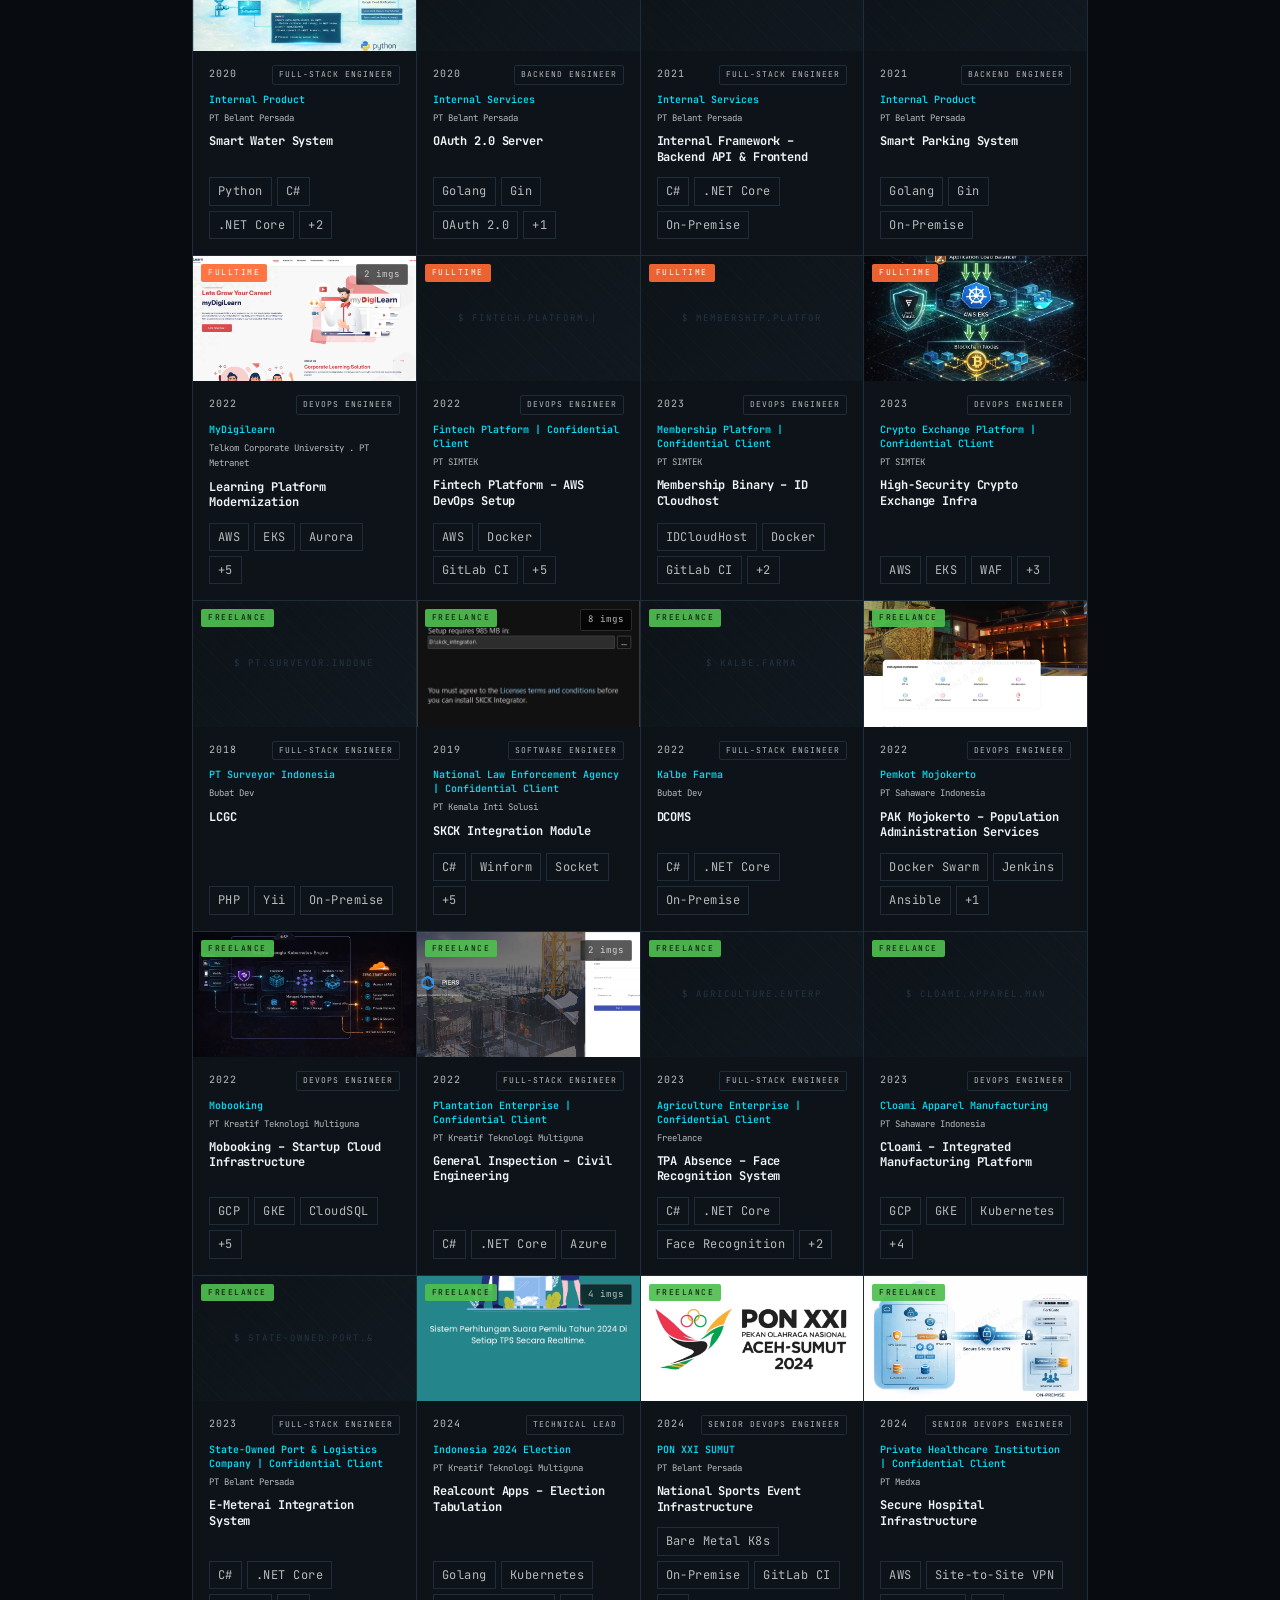
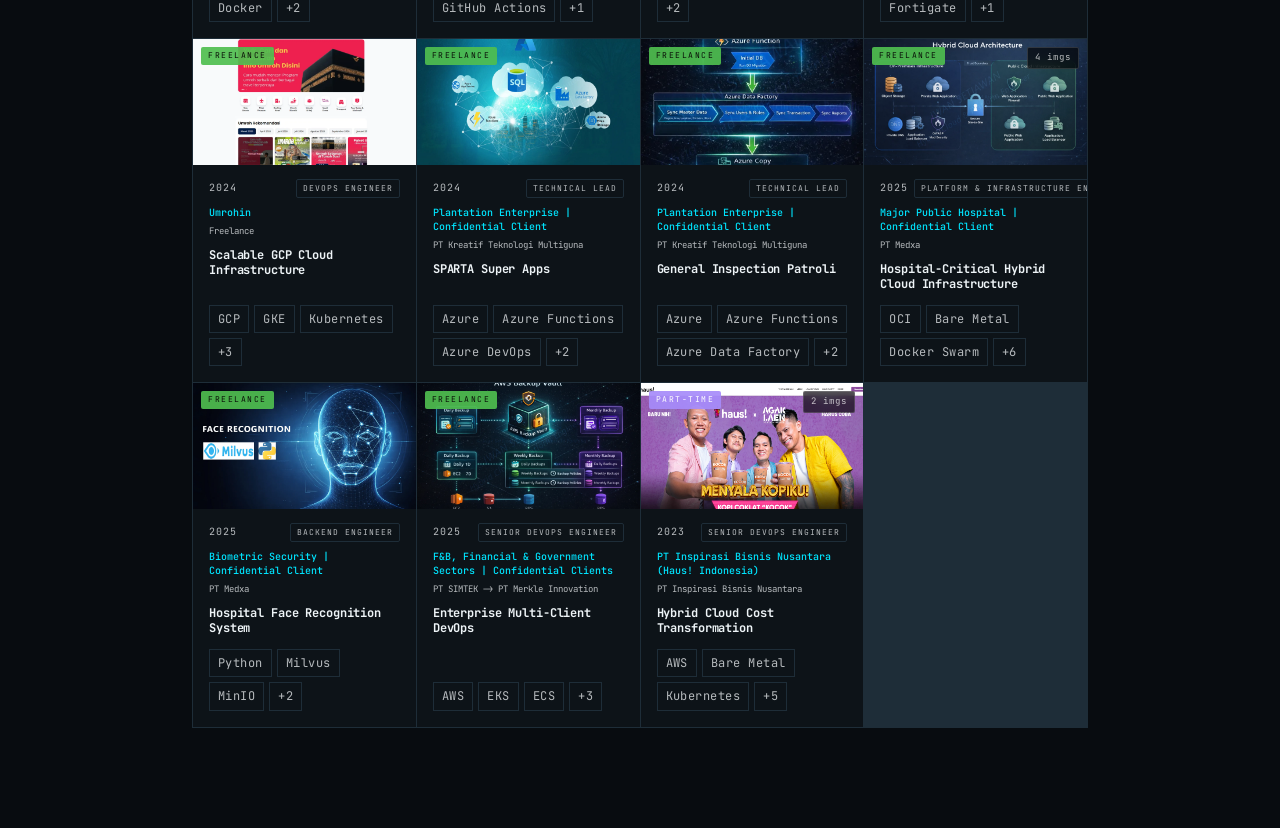
==== commit de6c271a: "feat: case studies" ====
--- a/projects/index.html
+++ b/projects/index.html
@@ -42,6 +42,7 @@
     <li><a href="../#hero" style="color: var(--accent);">Profile</a></li>
     <li><a href="../#expertise">Expertise</a></li>
     <li><a href="../#projects">Projects</a></li>
+    <li><a href="../#studies">Case Studies</a></li>
     <li><a href="../#stack">Stack</a></li>
     <li><a href="../#experience">Experience</a></li>
     <li><a href="../#contact">Contact</a></li>
@@ -52,7 +53,7 @@
   <button class="theme-toggle" id="themeToggle" aria-label="Toggle theme" onclick="(function(){var d=document.documentElement,t=d.getAttribute('data-theme')==='light'?'dark':'light';d.setAttribute('data-theme',t);document.getElementById('toggleIcon').textContent=t==='light'?'🌙':'☀️';try{localStorage.setItem('theme',t);}catch(e){}})()">
     <span id="toggleIcon">☀️</span>
   </button>
-  <a href="mailto:ione.houten@gmail.com" class="nav-cta">Hire Me</a>
+  <a href="mailto:ione.houten@gmail.com" class="nav-cta"><span>Hire Me</span></a>
 </nav>
 
 <!-- MOBILE MENU -->
@@ -60,6 +61,7 @@
   <a href="#hero" onclick="closeMob()">Profile</a>
   <a href="#expertise" onclick="closeMob()">Expertise</a>
   <a href="#projects" onclick="closeMob()">Projects</a>
+  <a href="#studies" onclick="closeMob()">Case Studies</a>
   <a href="#stack" onclick="closeMob()">Stack</a>
   <a href="#experience" onclick="closeMob()">Experience</a>
   <a href="#contact" onclick="closeMob()">Contact</a>
--- a/styles/main.css
+++ b/styles/main.css
@@ -245,7 +245,7 @@
   .nav-links a {
     color: #d8eaf2;
     text-decoration: none;
-    font-size: 12px;
+    font-size: 14px;
     letter-spacing: 0.1em;
     text-transform: uppercase;
     position: relative;
@@ -312,7 +312,7 @@
   }
 
   .nav-cta:hover {
-    color: var(--bg) !important;
+    color: var(--bg);
     border-color: var(--accent);
     box-shadow:
       0 0 20px rgba(0,229,255,0.5),
@@ -895,7 +895,7 @@
 .expertise-card:nth-child(8):hover .ec-title { color: var(--accent); }
 
 .ec-desc {
-  font-size: 14px; font-weight: 500; color: var(--text-muted); line-height: 1.6;
+  font-size: 14px; font-weight: 300; color: var(--text-muted); line-height: 1.6;
   transition: color 0.3s;
 }
 .expertise-card:hover .ec-desc { color: var(--text); }
@@ -1759,7 +1759,6 @@
 }
 
 /* EXPERIENCE  */
-#experience { background: var(--bg); }
 .career-list { display: block; }
 .timeline, .timeline-item, .timeline-dot,
 .tl-period,  .tl-clients,
@@ -2088,7 +2087,7 @@
 
 
 /* CONTACT */
-#contact { background: var(--bg); text-align: center; padding: 120px 60px; }
+#contact {  text-align: center; padding: 120px 60px; }
 
 .contact-inner { max-width: 600px; margin: 0 auto; }
 
--- a/styles/project.css
+++ b/styles/project.css
@@ -31,7 +31,7 @@
 .filter-label { font-size: 9px; letter-spacing: 2px; text-transform: uppercase; color: var(--text-dim); padding-left: 2px; }
 .filter-pills { display: flex; flex-wrap: wrap; gap: 5px; }
 .pill {
-  font-family: var(--mono); font-size: 10px; padding: 4px 11px;
+  font-family: var(--mono); font-size: 11px; padding: 4px 11px;
   border: 1px solid var(--border); color: var(--text-dim);
   background: transparent; cursor: pointer;
   /* PERF: only transition the properties we actually change */
